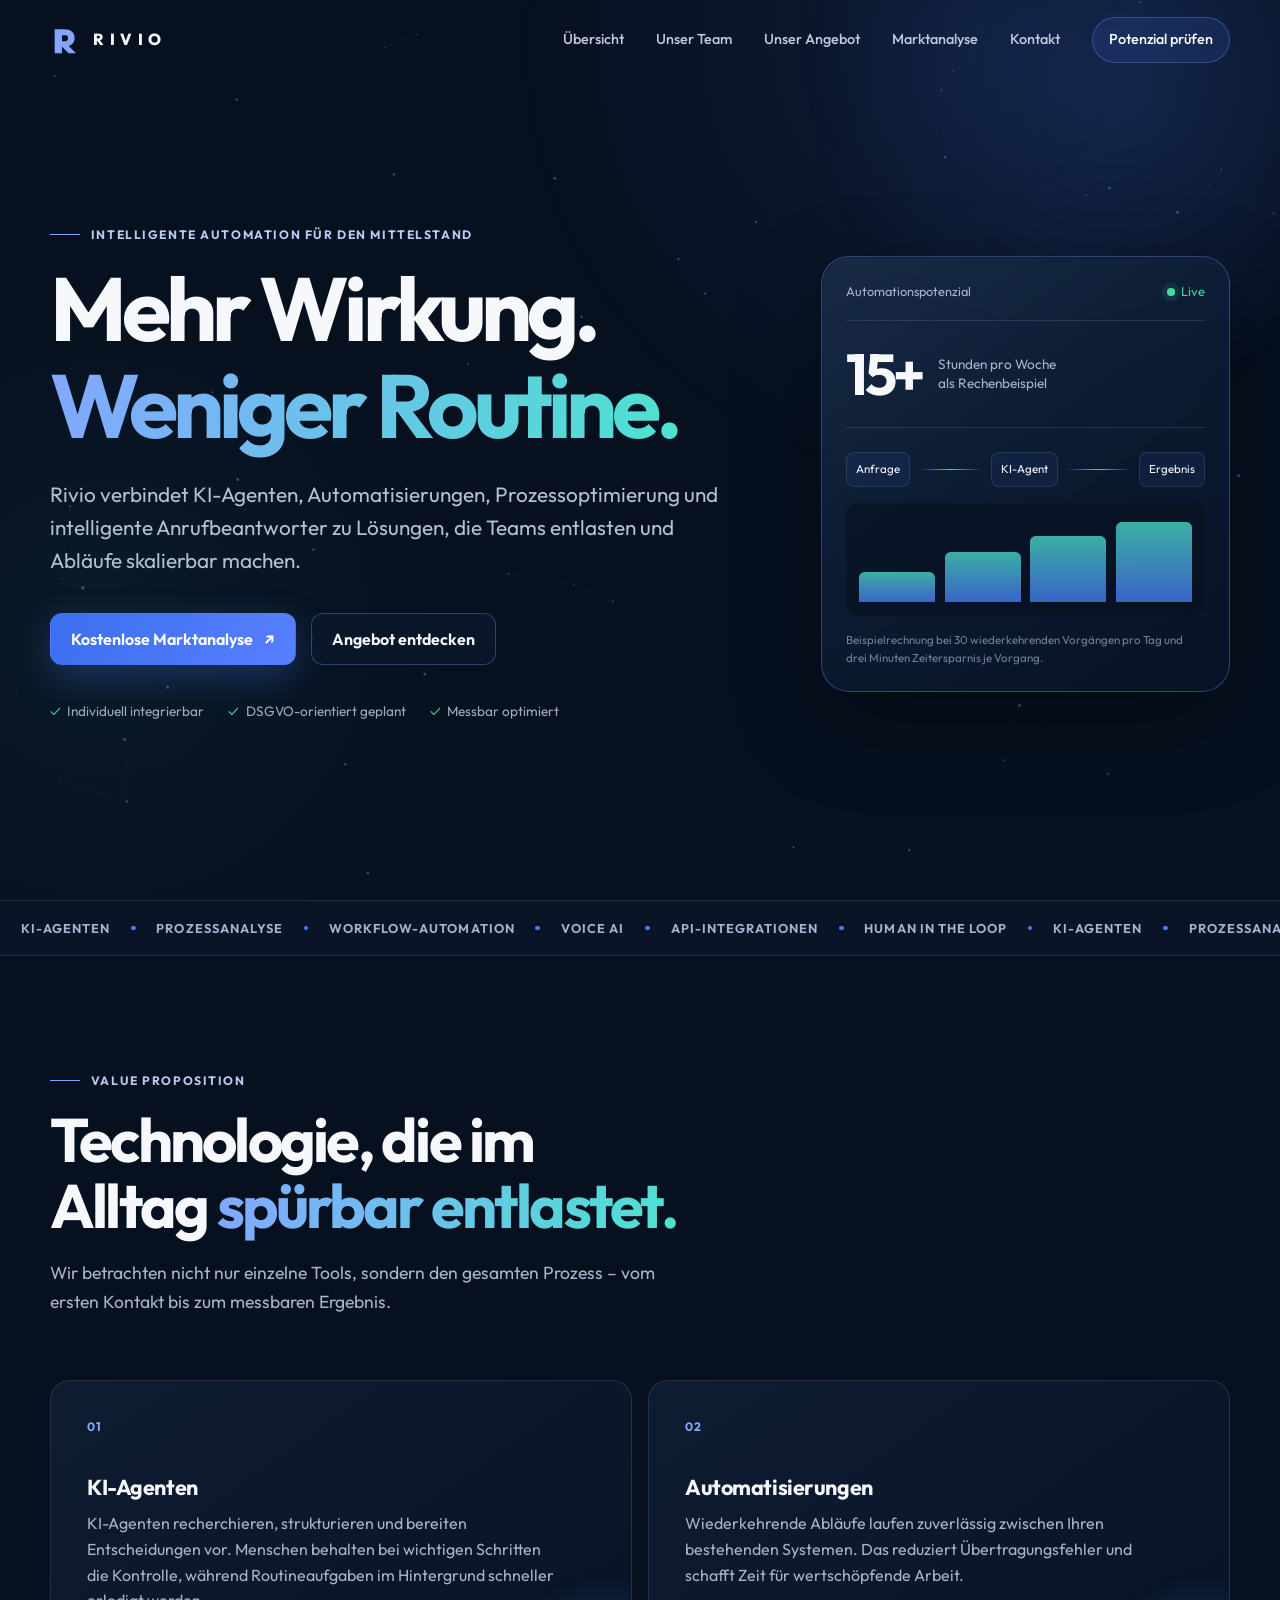
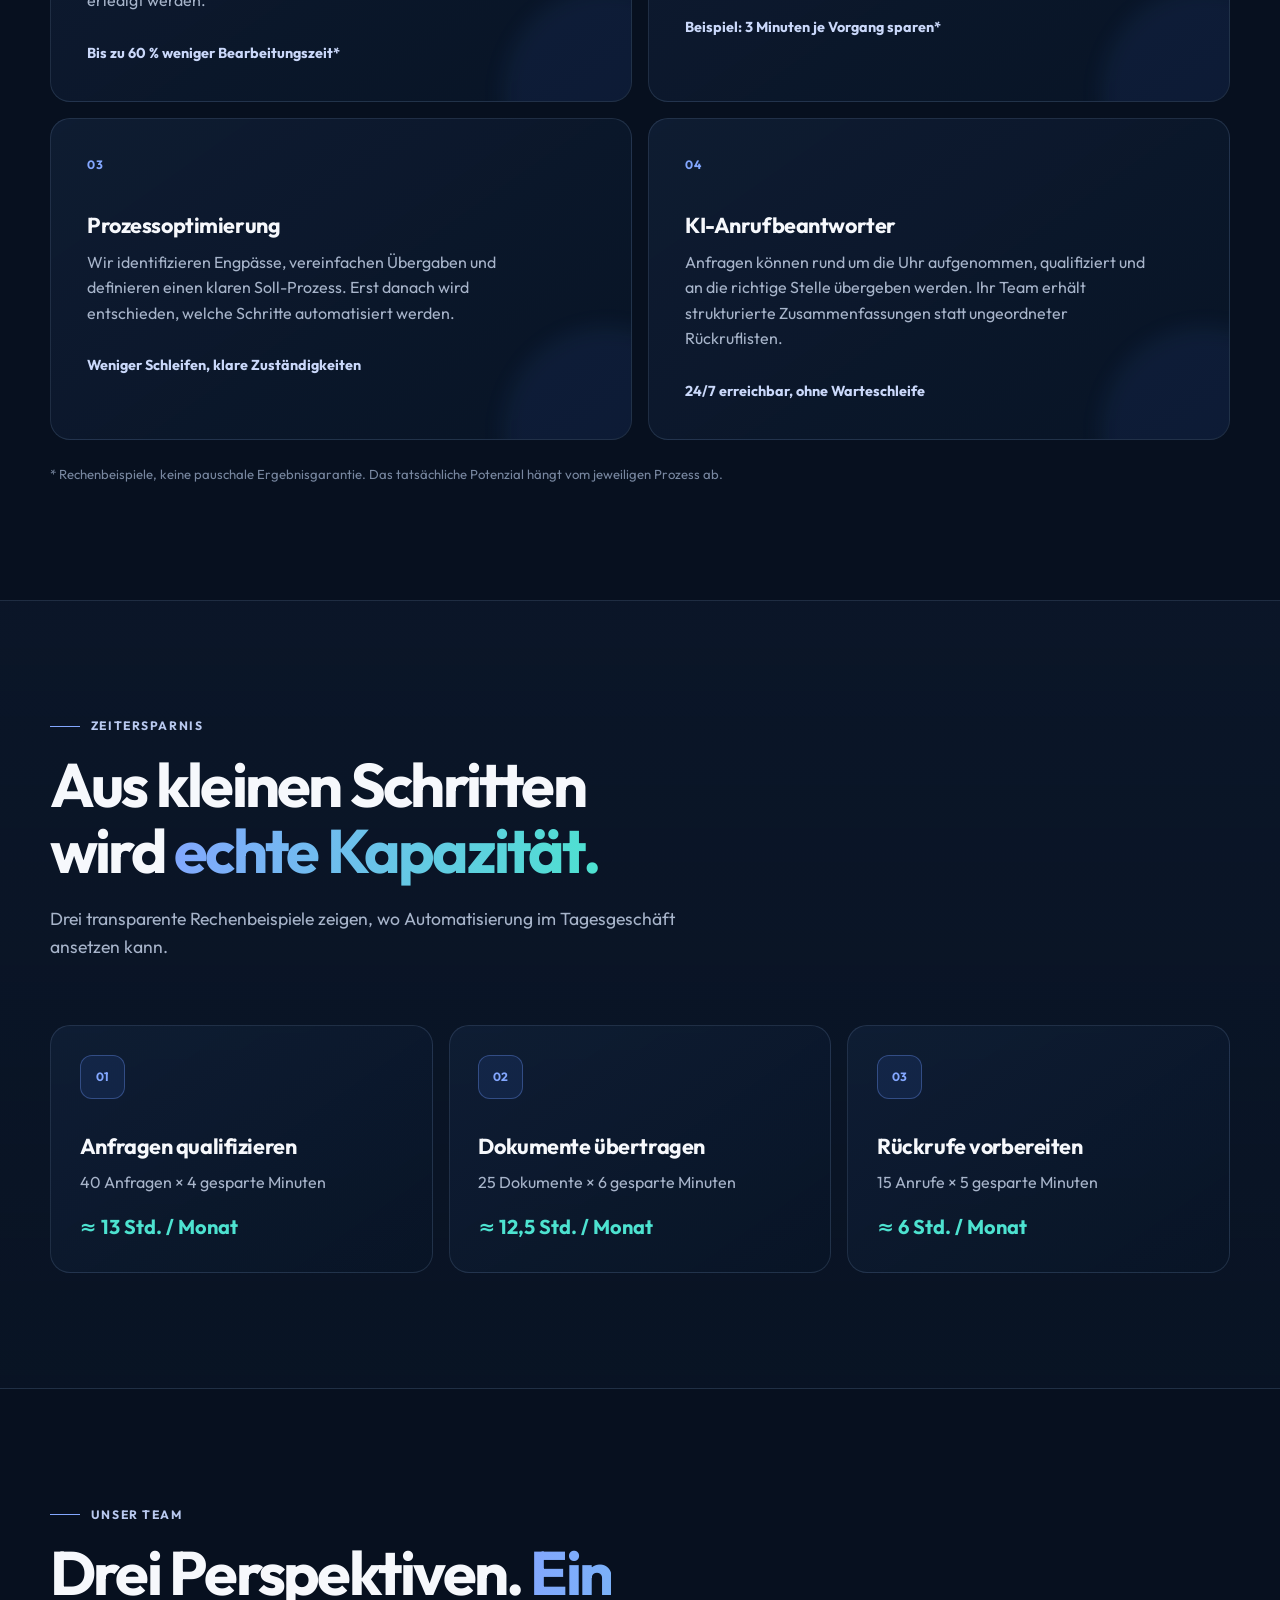
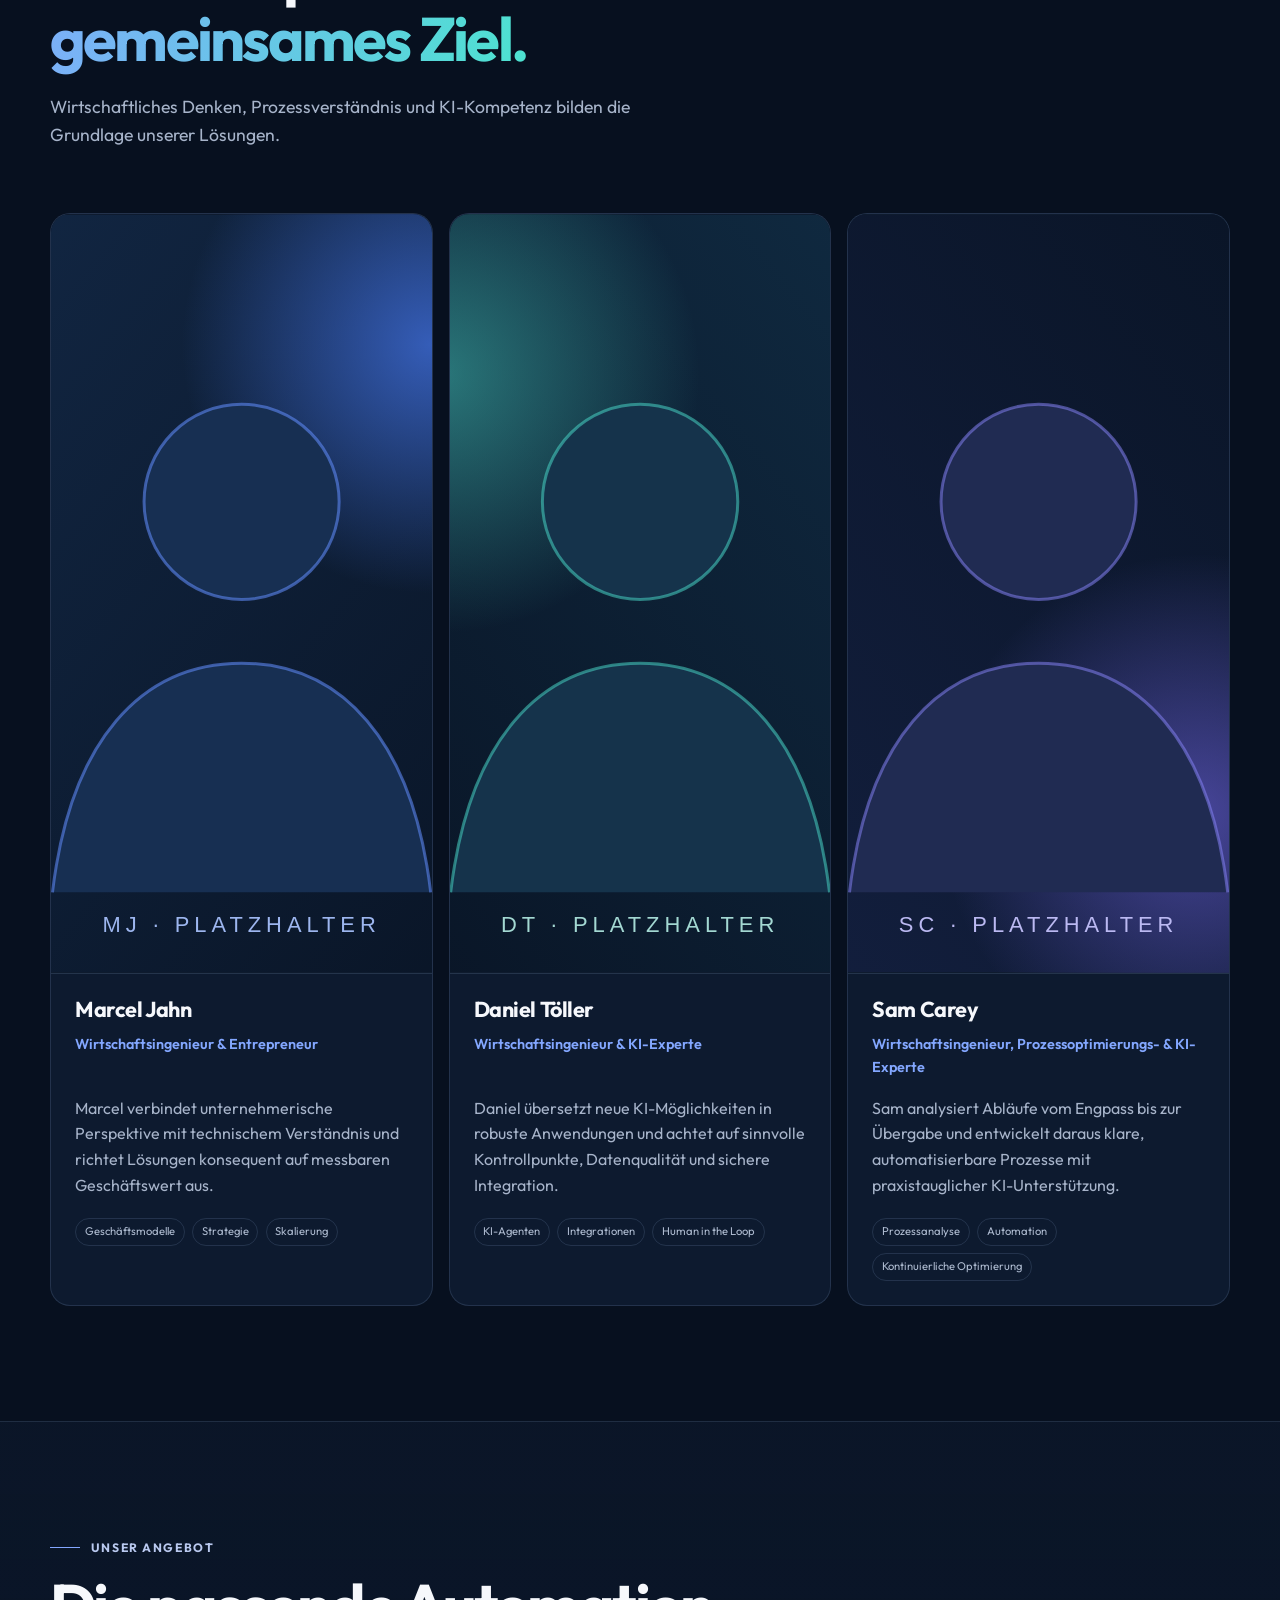
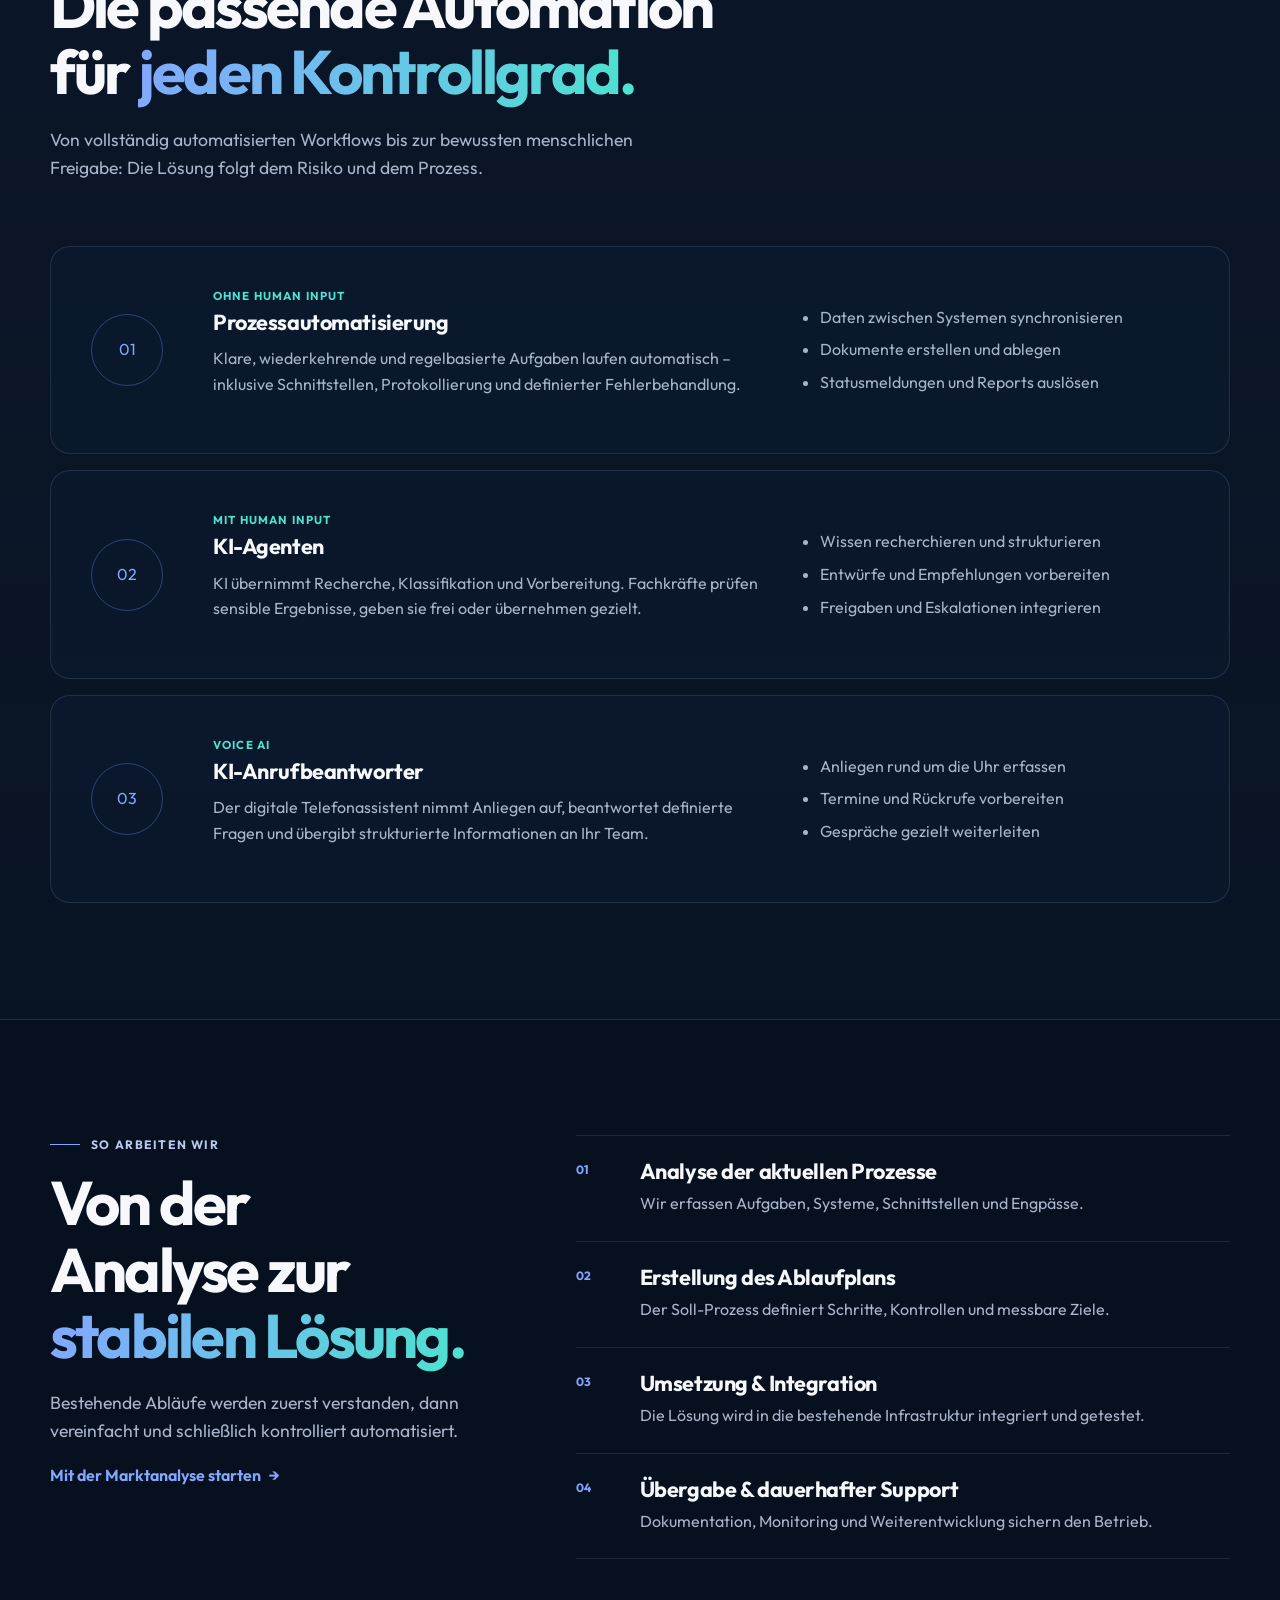
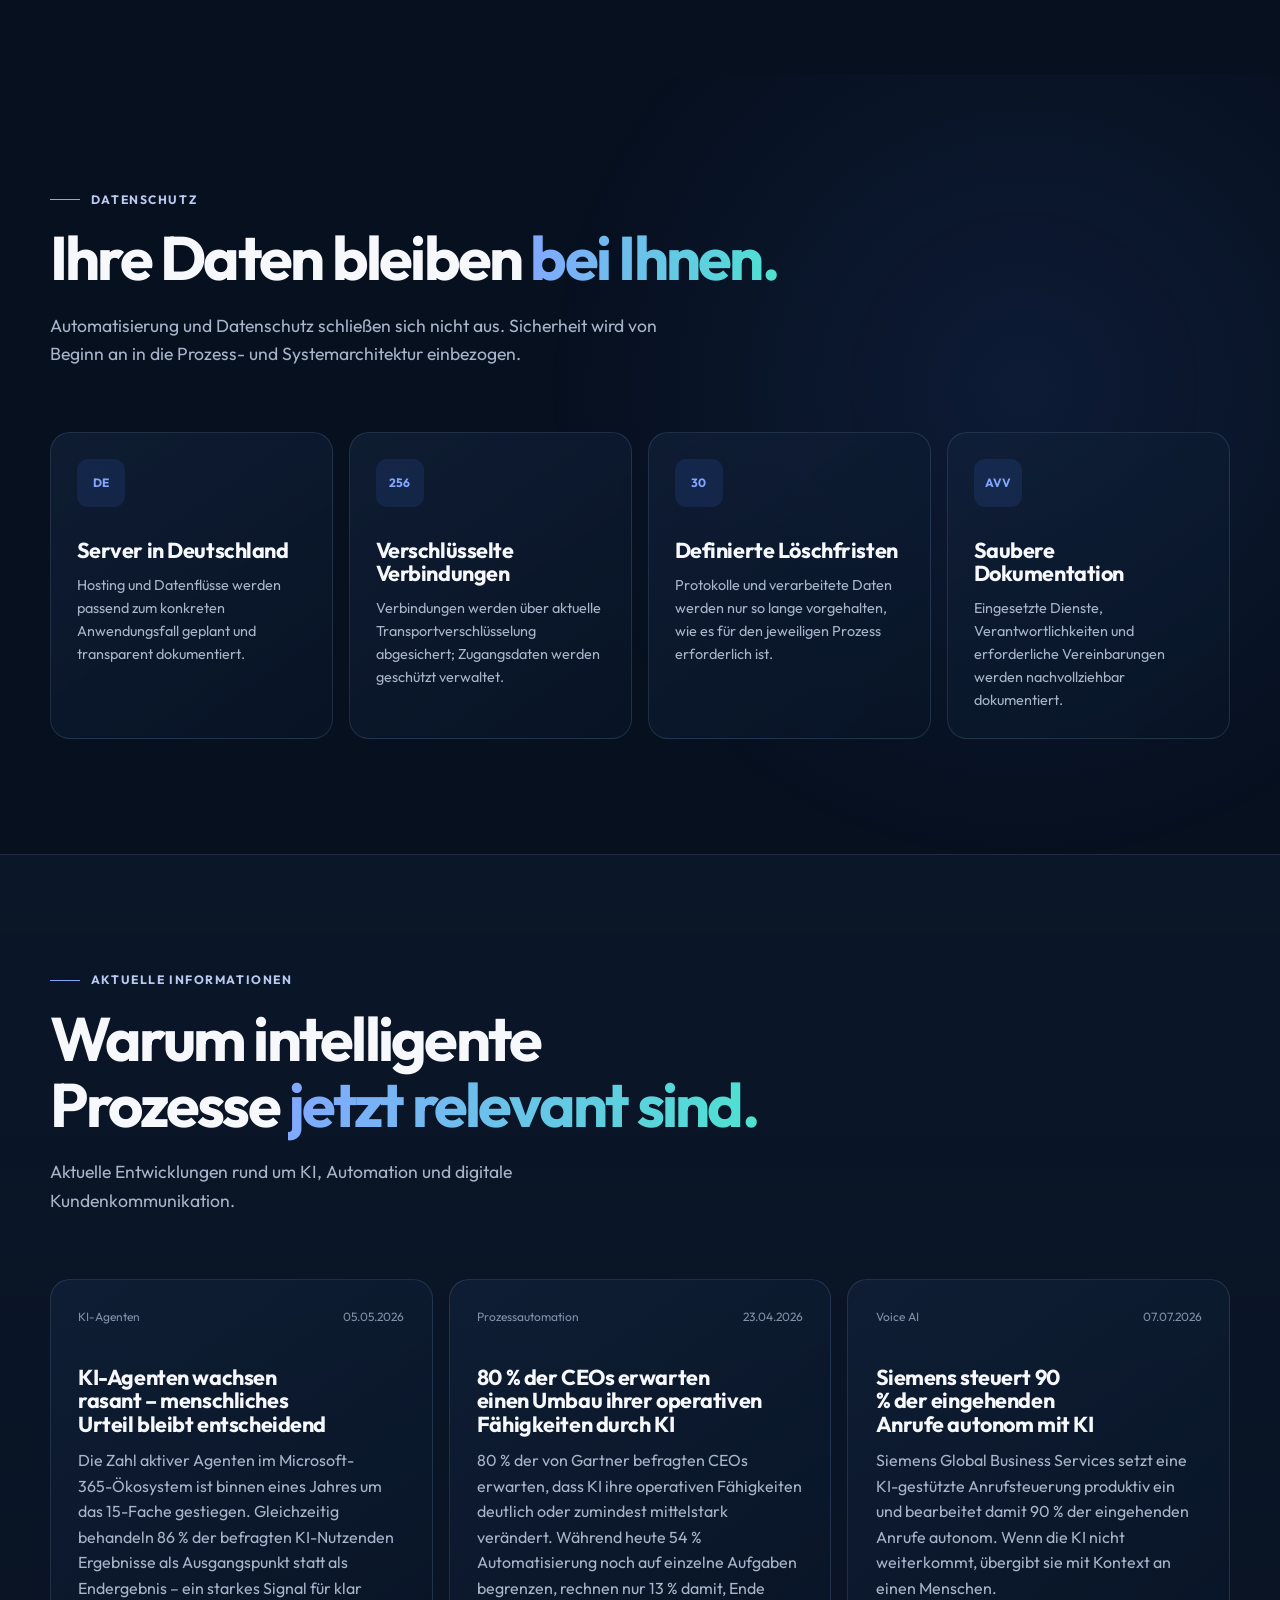
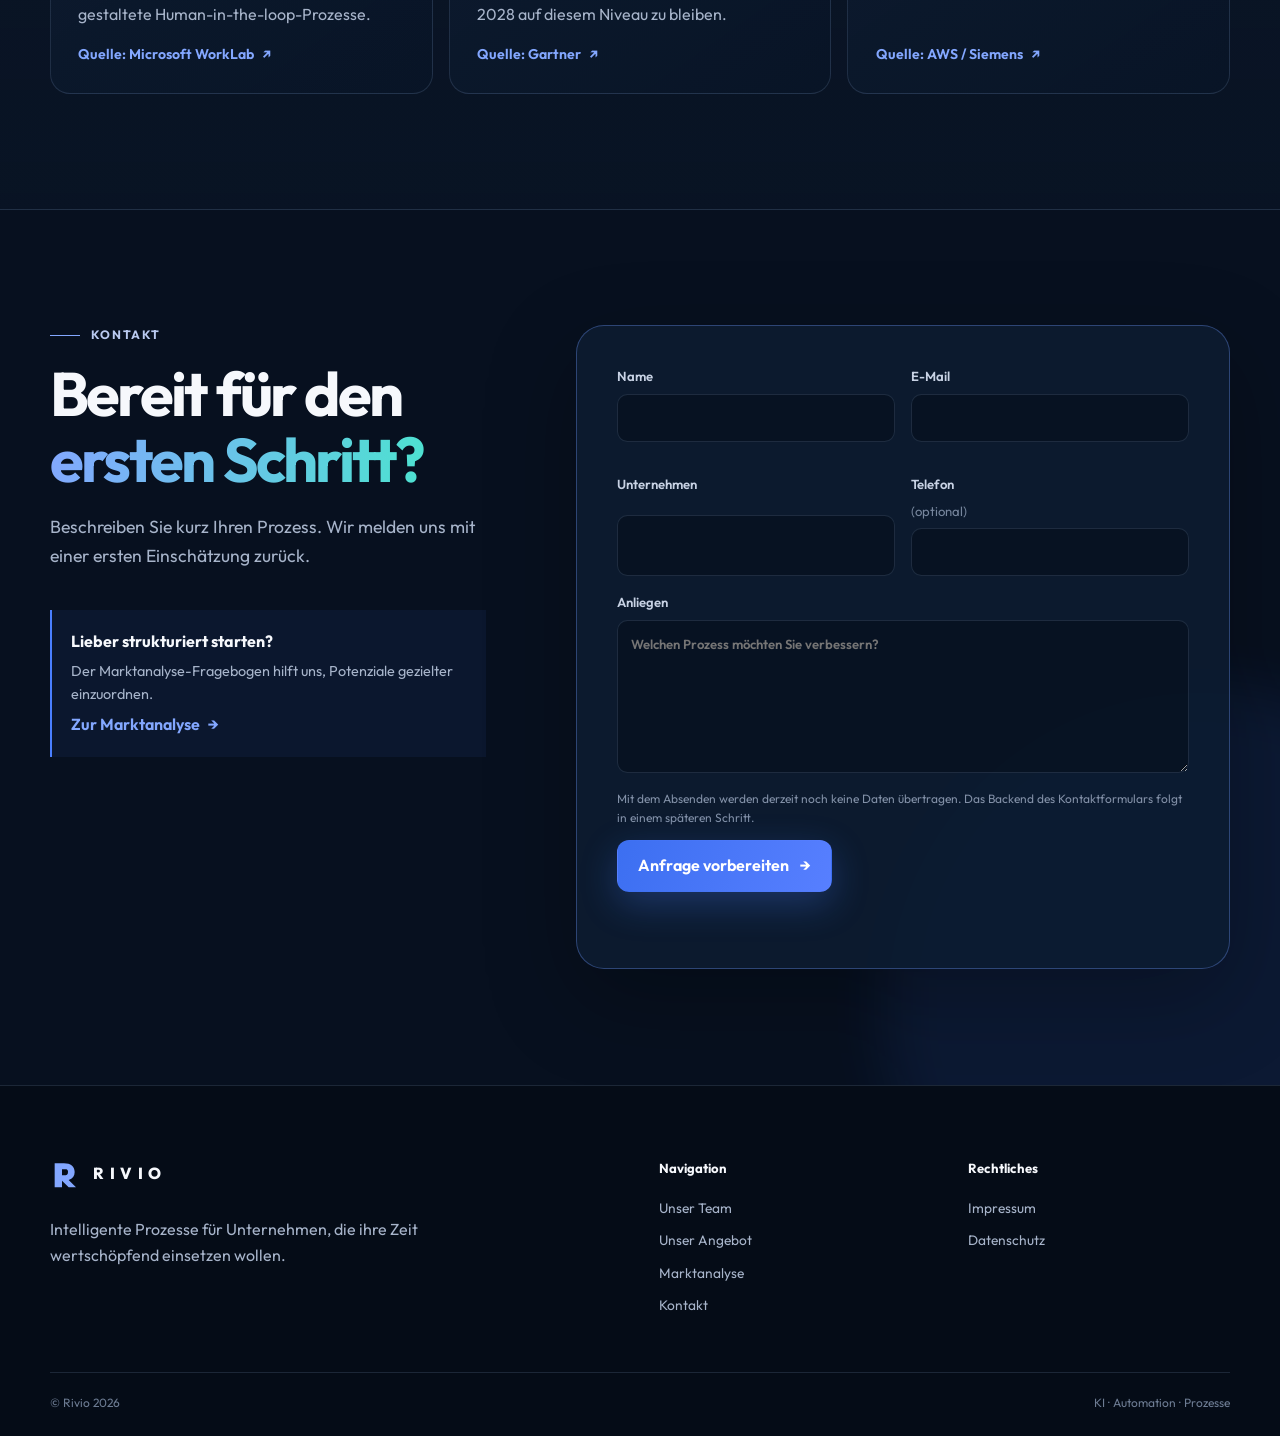
==== index.html @ e7bac832 "Rebuild Rivio company website" ====
<!DOCTYPE html>
<html lang="de">
<head>
  <meta charset="UTF-8" />
  <meta name="viewport" content="width=device-width, initial-scale=1.0" />
  <meta name="description" content="Rivio entwickelt KI-Agenten, Automatisierungen und intelligente Anrufbeantworter für messbar bessere Geschäftsprozesse." />
  <meta name="theme-color" content="#07101f" />
  <meta property="og:title" content="Rivio – Intelligente Automation" />
  <meta property="og:description" content="KI-Agenten, Automatisierungen und Prozessoptimierung für Unternehmen." />
  <meta property="og:image" content="https://rivio-solutions.de/rivio-Logo-neu-1.png" />
  <meta property="og:url" content="https://rivio-solutions.de/" />
  <meta property="og:type" content="website" />
  <title>Rivio – KI-Agenten, Automatisierung und Prozessoptimierung</title>
  <link rel="preconnect" href="https://fonts.googleapis.com" />
  <link rel="preconnect" href="https://fonts.gstatic.com" crossorigin />
  <link href="https://fonts.googleapis.com/css2?family=Outfit:wght@300;400;500;600;700;800&display=swap" rel="stylesheet" />
  <link rel="stylesheet" href="assets/css/main.css" />
  <script src="assets/js/main.js" defer></script>
</head>
<body>
  <a class="skip-link" href="#main-content">Zum Inhalt springen</a>

  <header class="site-header" data-header>
    <div class="nav-shell">
      <a class="brand" href="#overview" aria-label="Rivio Startseite">
        <svg class="brand-mark" viewBox="0 0 48 48" aria-hidden="true">
          <path d="M7 8h14c10 0 16 5 16 13 0 6-3 10-9 12l11 11H28L18 34v10H7V8Zm11 9v9h3c4 0 6-1 6-5s-2-4-6-4h-3Z" />
        </svg>
        <span>RIVIO</span>
      </a>

      <button class="nav-toggle" type="button" aria-expanded="false" aria-controls="primary-navigation" data-nav-toggle>
        <span class="sr-only">Navigation öffnen</span>
        <span></span><span></span><span></span>
      </button>

      <nav class="primary-nav" id="primary-navigation" aria-label="Hauptnavigation" data-nav>
        <a href="#overview">Übersicht</a>
        <a href="#team">Unser Team</a>
        <a href="#angebot">Unser Angebot</a>
        <a href="marktanalyse.html">Marktanalyse</a>
        <a href="#kontakt">Kontakt</a>
        <a class="nav-cta" href="marktanalyse.html">Potenzial prüfen</a>
      </nav>
    </div>
  </header>

  <main id="main-content">
    <section class="hero" id="overview" aria-labelledby="hero-title">
      <canvas class="hero-canvas" data-network-canvas aria-hidden="true"></canvas>
      <div class="hero-glow" aria-hidden="true"></div>
      <div class="container hero-grid">
        <div class="hero-copy">
          <p class="eyebrow"><span></span>Intelligente Automation für den Mittelstand</p>
          <h1 id="hero-title">Mehr Wirkung.<br /><span class="gradient-text">Weniger Routine.</span></h1>
          <p class="hero-lead">Rivio verbindet KI-Agenten, Automatisierungen, Prozessoptimierung und intelligente Anrufbeantworter zu Lösungen, die Teams entlasten und Abläufe skalierbar machen.</p>
          <div class="hero-actions">
            <a class="button button-primary" href="marktanalyse.html">Kostenlose Marktanalyse <span aria-hidden="true">↗</span></a>
            <a class="button button-secondary" href="#angebot">Angebot entdecken</a>
          </div>
          <ul class="trust-list" aria-label="Rivio Vorteile">
            <li>Individuell integrierbar</li>
            <li>DSGVO-orientiert geplant</li>
            <li>Messbar optimiert</li>
          </ul>
        </div>

        <div class="hero-panel" aria-label="Beispiel für Prozessentlastung">
          <div class="panel-topline"><span>Automationspotenzial</span><span class="live-dot">Live</span></div>
          <div class="metric-main"><strong>15+</strong><span>Stunden pro Woche<br />als Rechenbeispiel</span></div>
          <div class="flow-line"><span>Anfrage</span><i></i><span>KI-Agent</span><i></i><span>Ergebnis</span></div>
          <div class="panel-bars" aria-hidden="true">
            <span style="--value: 34%"></span>
            <span style="--value: 58%"></span>
            <span style="--value: 76%"></span>
            <span style="--value: 92%"></span>
          </div>
          <p>Beispielrechnung bei 30 wiederkehrenden Vorgängen pro Tag und drei Minuten Zeitersparnis je Vorgang.</p>
        </div>
      </div>
    </section>

    <div class="marquee" aria-hidden="true">
      <div class="marquee-track">
        <span>KI-Agenten</span><i></i><span>Prozessanalyse</span><i></i><span>Workflow-Automation</span><i></i><span>Voice AI</span><i></i><span>API-Integrationen</span><i></i><span>Human in the Loop</span><i></i>
        <span>KI-Agenten</span><i></i><span>Prozessanalyse</span><i></i><span>Workflow-Automation</span><i></i><span>Voice AI</span><i></i><span>API-Integrationen</span><i></i><span>Human in the Loop</span><i></i>
      </div>
    </div>

    <section class="section" aria-labelledby="value-title">
      <div class="container">
        <div class="section-heading reveal">
          <p class="eyebrow"><span></span>Value Proposition</p>
          <h2 id="value-title">Technologie, die im Alltag <span class="gradient-text">spürbar entlastet.</span></h2>
          <p>Wir betrachten nicht nur einzelne Tools, sondern den gesamten Prozess – vom ersten Kontakt bis zum messbaren Ergebnis.</p>
        </div>

        <div class="value-grid">
          <article class="value-card reveal">
            <span class="card-number">01</span>
            <h3>KI-Agenten</h3>
            <p>KI-Agenten recherchieren, strukturieren und bereiten Entscheidungen vor. Menschen behalten bei wichtigen Schritten die Kontrolle, während Routineaufgaben im Hintergrund schneller erledigt werden.</p>
            <strong>Bis zu 60 % weniger Bearbeitungszeit*</strong>
          </article>
          <article class="value-card reveal">
            <span class="card-number">02</span>
            <h3>Automatisierungen</h3>
            <p>Wiederkehrende Abläufe laufen zuverlässig zwischen Ihren bestehenden Systemen. Das reduziert Übertragungsfehler und schafft Zeit für wertschöpfende Arbeit.</p>
            <strong>Beispiel: 3 Minuten je Vorgang sparen*</strong>
          </article>
          <article class="value-card reveal">
            <span class="card-number">03</span>
            <h3>Prozessoptimierung</h3>
            <p>Wir identifizieren Engpässe, vereinfachen Übergaben und definieren einen klaren Soll-Prozess. Erst danach wird entschieden, welche Schritte automatisiert werden.</p>
            <strong>Weniger Schleifen, klare Zuständigkeiten</strong>
          </article>
          <article class="value-card reveal">
            <span class="card-number">04</span>
            <h3>KI-Anrufbeantworter</h3>
            <p>Anfragen können rund um die Uhr aufgenommen, qualifiziert und an die richtige Stelle übergeben werden. Ihr Team erhält strukturierte Zusammenfassungen statt ungeordneter Rückruflisten.</p>
            <strong>24/7 erreichbar, ohne Warteschleife</strong>
          </article>
        </div>
        <p class="fine-print">* Rechenbeispiele, keine pauschale Ergebnisgarantie. Das tatsächliche Potenzial hängt vom jeweiligen Prozess ab.</p>
      </div>
    </section>

    <section class="section section-muted" aria-labelledby="examples-title">
      <div class="container">
        <div class="section-heading reveal">
          <p class="eyebrow"><span></span>Zeitersparnis</p>
          <h2 id="examples-title">Aus kleinen Schritten wird <span class="gradient-text">echte Kapazität.</span></h2>
          <p>Drei transparente Rechenbeispiele zeigen, wo Automatisierung im Tagesgeschäft ansetzen kann.</p>
        </div>
        <div class="example-grid">
          <article class="example-card reveal">
            <span class="example-icon">01</span>
            <h3>Anfragen qualifizieren</h3>
            <p>40 Anfragen × 4 gesparte Minuten</p>
            <strong>≈ 13 Std. / Monat</strong>
          </article>
          <article class="example-card reveal">
            <span class="example-icon">02</span>
            <h3>Dokumente übertragen</h3>
            <p>25 Dokumente × 6 gesparte Minuten</p>
            <strong>≈ 12,5 Std. / Monat</strong>
          </article>
          <article class="example-card reveal">
            <span class="example-icon">03</span>
            <h3>Rückrufe vorbereiten</h3>
            <p>15 Anrufe × 5 gesparte Minuten</p>
            <strong>≈ 6 Std. / Monat</strong>
          </article>
        </div>
      </div>
    </section>

    <section class="section" id="team" aria-labelledby="team-title">
      <div class="container">
        <div class="section-heading reveal">
          <p class="eyebrow"><span></span>Unser Team</p>
          <h2 id="team-title">Drei Perspektiven. <span class="gradient-text">Ein gemeinsames Ziel.</span></h2>
          <p>Wirtschaftliches Denken, Prozessverständnis und KI-Kompetenz bilden die Grundlage unserer Lösungen.</p>
        </div>
        <div class="team-grid">
          <article class="team-card reveal">
            <img src="assets/images/team/marcel-jahn-placeholder.svg" alt="Platzhalter für das Profilbild von Marcel Jahn" width="640" height="760" />
            <div class="team-content">
              <h3>Marcel Jahn</h3>
              <p class="team-role">Wirtschaftsingenieur &amp; Entrepreneur</p>
              <p>Marcel verbindet unternehmerische Perspektive mit technischem Verständnis und richtet Lösungen konsequent auf messbaren Geschäftswert aus.</p>
              <ul><li>Geschäftsmodelle</li><li>Strategie</li><li>Skalierung</li></ul>
            </div>
          </article>
          <article class="team-card reveal">
            <img src="assets/images/team/daniel-toeller-placeholder.svg" alt="Platzhalter für das Profilbild von Daniel Töller" width="640" height="760" />
            <div class="team-content">
              <h3>Daniel Töller</h3>
              <p class="team-role">Wirtschaftsingenieur &amp; KI-Experte</p>
              <p>Daniel übersetzt neue KI-Möglichkeiten in robuste Anwendungen und achtet auf sinnvolle Kontrollpunkte, Datenqualität und sichere Integration.</p>
              <ul><li>KI-Agenten</li><li>Integrationen</li><li>Human in the Loop</li></ul>
            </div>
          </article>
          <article class="team-card reveal">
            <img src="assets/images/team/sam-carey-placeholder.svg" alt="Platzhalter für das Profilbild von Sam Carey" width="640" height="760" />
            <div class="team-content">
              <h3>Sam Carey</h3>
              <p class="team-role">Wirtschaftsingenieur, Prozessoptimierungs- &amp; KI-Experte</p>
              <p>Sam analysiert Abläufe vom Engpass bis zur Übergabe und entwickelt daraus klare, automatisierbare Prozesse mit praxistauglicher KI-Unterstützung.</p>
              <ul><li>Prozessanalyse</li><li>Automation</li><li>Kontinuierliche Optimierung</li></ul>
            </div>
          </article>
        </div>
      </div>
    </section>

    <section class="section section-muted" id="angebot" aria-labelledby="offer-title">
      <div class="container">
        <div class="section-heading reveal">
          <p class="eyebrow"><span></span>Unser Angebot</p>
          <h2 id="offer-title">Die passende Automation für <span class="gradient-text">jeden Kontrollgrad.</span></h2>
          <p>Von vollständig automatisierten Workflows bis zur bewussten menschlichen Freigabe: Die Lösung folgt dem Risiko und dem Prozess.</p>
        </div>

        <div class="offer-stack">
          <article class="offer-card reveal">
            <div class="offer-index">01</div>
            <div>
              <p class="offer-label">Ohne Human Input</p>
              <h3>Prozessautomatisierung</h3>
              <p>Klare, wiederkehrende und regelbasierte Aufgaben laufen automatisch – inklusive Schnittstellen, Protokollierung und definierter Fehlerbehandlung.</p>
            </div>
            <ul>
              <li>Daten zwischen Systemen synchronisieren</li>
              <li>Dokumente erstellen und ablegen</li>
              <li>Statusmeldungen und Reports auslösen</li>
            </ul>
          </article>
          <article class="offer-card reveal">
            <div class="offer-index">02</div>
            <div>
              <p class="offer-label">Mit Human Input</p>
              <h3>KI-Agenten</h3>
              <p>KI übernimmt Recherche, Klassifikation und Vorbereitung. Fachkräfte prüfen sensible Ergebnisse, geben sie frei oder übernehmen gezielt.</p>
            </div>
            <ul>
              <li>Wissen recherchieren und strukturieren</li>
              <li>Entwürfe und Empfehlungen vorbereiten</li>
              <li>Freigaben und Eskalationen integrieren</li>
            </ul>
          </article>
          <article class="offer-card reveal">
            <div class="offer-index">03</div>
            <div>
              <p class="offer-label">Voice AI</p>
              <h3>KI-Anrufbeantworter</h3>
              <p>Der digitale Telefonassistent nimmt Anliegen auf, beantwortet definierte Fragen und übergibt strukturierte Informationen an Ihr Team.</p>
            </div>
            <ul>
              <li>Anliegen rund um die Uhr erfassen</li>
              <li>Termine und Rückrufe vorbereiten</li>
              <li>Gespräche gezielt weiterleiten</li>
            </ul>
          </article>
        </div>
      </div>
    </section>

    <section class="section" id="prozess" aria-labelledby="process-title">
      <div class="container process-layout">
        <div class="section-heading reveal">
          <p class="eyebrow"><span></span>So arbeiten wir</p>
          <h2 id="process-title">Von der Analyse zur <span class="gradient-text">stabilen Lösung.</span></h2>
          <p>Bestehende Abläufe werden zuerst verstanden, dann vereinfacht und schließlich kontrolliert automatisiert.</p>
          <a class="text-link" href="marktanalyse.html">Mit der Marktanalyse starten <span aria-hidden="true">→</span></a>
        </div>
        <ol class="process-list">
          <li class="reveal"><span>01</span><div><h3>Analyse der aktuellen Prozesse</h3><p>Wir erfassen Aufgaben, Systeme, Schnittstellen und Engpässe.</p></div></li>
          <li class="reveal"><span>02</span><div><h3>Erstellung des Ablaufplans</h3><p>Der Soll-Prozess definiert Schritte, Kontrollen und messbare Ziele.</p></div></li>
          <li class="reveal"><span>03</span><div><h3>Umsetzung &amp; Integration</h3><p>Die Lösung wird in die bestehende Infrastruktur integriert und getestet.</p></div></li>
          <li class="reveal"><span>04</span><div><h3>Übergabe &amp; dauerhafter Support</h3><p>Dokumentation, Monitoring und Weiterentwicklung sichern den Betrieb.</p></div></li>
        </ol>
      </div>
    </section>

    <section class="section section-security" aria-labelledby="security-title">
      <div class="container">
        <div class="section-heading reveal">
          <p class="eyebrow"><span></span>Datenschutz</p>
          <h2 id="security-title">Ihre Daten bleiben <span class="gradient-text">bei Ihnen.</span></h2>
          <p>Automatisierung und Datenschutz schließen sich nicht aus. Sicherheit wird von Beginn an in die Prozess- und Systemarchitektur einbezogen.</p>
        </div>
        <div class="security-grid">
          <article class="security-card reveal"><span>DE</span><h3>Server in Deutschland</h3><p>Hosting und Datenflüsse werden passend zum konkreten Anwendungsfall geplant und transparent dokumentiert.</p></article>
          <article class="security-card reveal"><span>256</span><h3>Verschlüsselte Verbindungen</h3><p>Verbindungen werden über aktuelle Transportverschlüsselung abgesichert; Zugangsdaten werden geschützt verwaltet.</p></article>
          <article class="security-card reveal"><span>30</span><h3>Definierte Löschfristen</h3><p>Protokolle und verarbeitete Daten werden nur so lange vorgehalten, wie es für den jeweiligen Prozess erforderlich ist.</p></article>
          <article class="security-card reveal"><span>AVV</span><h3>Saubere Dokumentation</h3><p>Eingesetzte Dienste, Verantwortlichkeiten und erforderliche Vereinbarungen werden nachvollziehbar dokumentiert.</p></article>
        </div>
      </div>
    </section>

    <section class="section section-muted" id="news" aria-labelledby="news-title">
      <div class="container">
        <div class="section-heading reveal">
          <p class="eyebrow"><span></span>Aktuelle Informationen</p>
          <h2 id="news-title">Warum intelligente Prozesse <span class="gradient-text">jetzt relevant sind.</span></h2>
          <p>Aktuelle Entwicklungen rund um KI, Automation und digitale Kundenkommunikation.</p>
        </div>
        <div class="news-grid" data-news-grid>
          <article class="news-card reveal">
            <div class="news-meta"><span>KI-Agenten</span><time datetime="2026-05-05">05.05.2026</time></div>
            <h3>KI-Agenten wachsen rasant – menschliches Urteil bleibt entscheidend</h3>
            <p>Die Zahl aktiver Agenten im Microsoft-365-Ökosystem ist binnen eines Jahres um das 15-Fache gestiegen. Gleichzeitig behandeln 86 % der befragten KI-Nutzenden Ergebnisse als Ausgangspunkt statt als Endergebnis – ein starkes Signal für klar gestaltete Human-in-the-loop-Prozesse.</p>
            <a class="text-link" href="https://www.microsoft.com/en-us/worklab/work-trend-index/agents-human-agency-and-the-opportunity-for-every-organization" target="_blank" rel="noopener noreferrer">Quelle: Microsoft WorkLab <span aria-hidden="true">↗</span></a>
          </article>
          <article class="news-card reveal">
            <div class="news-meta"><span>Prozessautomation</span><time datetime="2026-04-23">23.04.2026</time></div>
            <h3>80 % der CEOs erwarten einen Umbau ihrer operativen Fähigkeiten durch KI</h3>
            <p>80 % der von Gartner befragten CEOs erwarten, dass KI ihre operativen Fähigkeiten deutlich oder zumindest mittelstark verändert. Während heute 54 % Automatisierung noch auf einzelne Aufgaben begrenzen, rechnen nur 13 % damit, Ende 2028 auf diesem Niveau zu bleiben.</p>
            <a class="text-link" href="https://www.gartner.com/en/newsroom/press-releases/2026-04-23-gartner-survey-reveals-80-percent-of-ceos-say-artificial-intelligence-will-force-operational-capability-overhauls" target="_blank" rel="noopener noreferrer">Quelle: Gartner <span aria-hidden="true">↗</span></a>
          </article>
          <article class="news-card reveal">
            <div class="news-meta"><span>Voice AI</span><time datetime="2026-07-07">07.07.2026</time></div>
            <h3>Siemens steuert 90 % der eingehenden Anrufe autonom mit KI</h3>
            <p>Siemens Global Business Services setzt eine KI-gestützte Anrufsteuerung produktiv ein und bearbeitet damit 90 % der eingehenden Anrufe autonom. Wenn die KI nicht weiterkommt, übergibt sie mit Kontext an einen Menschen.</p>
            <a class="text-link" href="https://aws.amazon.com/blogs/contact-center/how-siemens-handles-90-of-calls-autonomously-with-amazon-connect-customer-ai-agents/" target="_blank" rel="noopener noreferrer">Quelle: AWS / Siemens <span aria-hidden="true">↗</span></a>
          </article>
        </div>
      </div>
    </section>

    <section class="section contact-section" id="kontakt" aria-labelledby="contact-title">
      <div class="container contact-layout">
        <div class="section-heading reveal">
          <p class="eyebrow"><span></span>Kontakt</p>
          <h2 id="contact-title">Bereit für den <span class="gradient-text">ersten Schritt?</span></h2>
          <p>Beschreiben Sie kurz Ihren Prozess. Wir melden uns mit einer ersten Einschätzung zurück.</p>
          <div class="contact-note">
            <strong>Lieber strukturiert starten?</strong>
            <p>Der Marktanalyse-Fragebogen hilft uns, Potenziale gezielter einzuordnen.</p>
            <a class="text-link" href="marktanalyse.html">Zur Marktanalyse <span aria-hidden="true">→</span></a>
          </div>
        </div>

        <!-- TODO: Backend Kontaktformular anbinden. Keine Zugangsdaten im Frontend hinterlegen. -->
        <form class="contact-form reveal" data-contact-form>
          <div class="field-grid">
            <label>Name<input type="text" name="name" autocomplete="name" required /></label>
            <label>E-Mail<input type="email" name="email" autocomplete="email" required /></label>
            <label>Unternehmen<input type="text" name="company" autocomplete="organization" /></label>
            <label>Telefon <span>(optional)</span><input type="tel" name="phone" autocomplete="tel" /></label>
          </div>
          <label>Anliegen<textarea name="message" rows="6" required placeholder="Welchen Prozess möchten Sie verbessern?"></textarea></label>
          <p class="form-privacy">Mit dem Absenden werden derzeit noch keine Daten übertragen. Das Backend des Kontaktformulars folgt in einem späteren Schritt.</p>
          <button class="button button-primary" type="submit">Anfrage vorbereiten <span aria-hidden="true">→</span></button>
          <p class="form-status" role="status" data-form-status></p>
        </form>
      </div>
    </section>
  </main>

  <footer class="site-footer">
    <div class="container footer-grid">
      <div>
        <a class="brand" href="#overview" aria-label="Zurück zum Seitenanfang">
          <svg class="brand-mark" viewBox="0 0 48 48" aria-hidden="true"><path d="M7 8h14c10 0 16 5 16 13 0 6-3 10-9 12l11 11H28L18 34v10H7V8Zm11 9v9h3c4 0 6-1 6-5s-2-4-6-4h-3Z" /></svg>
          <span>RIVIO</span>
        </a>
        <p>Intelligente Prozesse für Unternehmen, die ihre Zeit wertschöpfend einsetzen wollen.</p>
      </div>
      <nav aria-label="Footer Navigation">
        <strong>Navigation</strong>
        <a href="#team">Unser Team</a>
        <a href="#angebot">Unser Angebot</a>
        <a href="marktanalyse.html">Marktanalyse</a>
        <a href="#kontakt">Kontakt</a>
      </nav>
      <nav aria-label="Rechtliche Hinweise">
        <strong>Rechtliches</strong>
        <a href="impressum.html">Impressum</a>
        <a href="datenschutz.html">Datenschutz</a>
      </nav>
    </div>
    <div class="container footer-bottom"><span>© Rivio <span data-current-year>2026</span></span><span>KI · Automation · Prozesse</span></div>
  </footer>
</body>
</html>
---- assets/css/main.css ----
:root {
  --bg: #07101f;
  --bg-soft: #0b1629;
  --surface: rgba(17, 31, 54, 0.72);
  --surface-solid: #101d32;
  --line: rgba(148, 177, 224, 0.16);
  --line-strong: rgba(111, 153, 255, 0.34);
  --text: #f6f8fc;
  --muted: #a7b4ca;
  --primary: #4a7fff;
  --primary-light: #83a7ff;
  --cyan: #4de2d0;
  --success: #42d79e;
  --shadow: 0 30px 90px rgba(0, 0, 0, 0.28);
  --radius-sm: 0.75rem;
  --radius-md: 1.25rem;
  --radius-lg: 1.75rem;
  --container: 1180px;
}

*, *::before, *::after { box-sizing: border-box; }
html { scroll-behavior: smooth; scroll-padding-top: 6.5rem; }
body {
  margin: 0;
  color: var(--text);
  background: var(--bg);
  font-family: "Outfit", system-ui, -apple-system, BlinkMacSystemFont, "Segoe UI", sans-serif;
  font-size: 1rem;
  line-height: 1.6;
  overflow-x: hidden;
}
body::before {
  content: "";
  position: fixed;
  inset: 0;
  z-index: -2;
  pointer-events: none;
  background:
    radial-gradient(circle at 75% 5%, rgba(74, 127, 255, 0.1), transparent 28rem),
    radial-gradient(circle at 8% 70%, rgba(77, 226, 208, 0.05), transparent 24rem);
}
img, svg { display: block; max-width: 100%; }
a { color: inherit; text-decoration: none; }
button, input, textarea { font: inherit; }
button, a { -webkit-tap-highlight-color: transparent; }
h1, h2, h3, p { margin-top: 0; }
h1, h2, h3 { line-height: 1.08; text-wrap: balance; }
h1 { margin-bottom: 1.5rem; font-size: clamp(3rem, 7vw, 6.4rem); letter-spacing: -0.055em; }
h2 { margin-bottom: 1.25rem; font-size: clamp(2.25rem, 4.8vw, 4.4rem); letter-spacing: -0.045em; }
h3 { margin-bottom: 0.75rem; font-size: 1.35rem; letter-spacing: -0.02em; }

.container { width: min(calc(100% - 3rem), var(--container)); margin-inline: auto; }
.narrow { max-width: 850px; }
.section { position: relative; padding: clamp(5rem, 9vw, 8.5rem) 0; }
.section-muted {
  border-block: 1px solid var(--line);
  background: linear-gradient(180deg, rgba(17, 31, 54, 0.4), rgba(10, 21, 38, 0.76));
}
.section-heading { max-width: 760px; margin-bottom: clamp(2.5rem, 5vw, 4.5rem); }
.section-heading > p:not(.eyebrow) { max-width: 650px; color: var(--muted); font-size: 1.1rem; }
.gradient-text {
  color: transparent;
  background: linear-gradient(100deg, var(--primary-light), var(--cyan));
  -webkit-background-clip: text;
  background-clip: text;
}
.eyebrow {
  display: flex;
  align-items: center;
  gap: 0.65rem;
  margin-bottom: 1rem;
  color: #b9c9ef;
  font-size: 0.76rem;
  font-weight: 700;
  letter-spacing: 0.13em;
  text-transform: uppercase;
}
.eyebrow > span { width: 1.9rem; height: 1px; background: var(--primary-light); }
.fine-print { margin: 1.5rem 0 0; color: #7887a0; font-size: 0.82rem; }
.sr-only {
  position: absolute;
  width: 1px;
  height: 1px;
  padding: 0;
  margin: -1px;
  overflow: hidden;
  clip: rect(0, 0, 0, 0);
  white-space: nowrap;
  border: 0;
}
.skip-link {
  position: fixed;
  top: 0.75rem;
  left: 0.75rem;
  z-index: 200;
  padding: 0.7rem 1rem;
  color: #06101e;
  background: white;
  border-radius: 0.5rem;
  transform: translateY(-150%);
}
.skip-link:focus { transform: none; }

.site-header {
  position: fixed;
  inset: 0 0 auto;
  z-index: 100;
  border-bottom: 1px solid transparent;
  transition: background 180ms ease, border-color 180ms ease, backdrop-filter 180ms ease;
}
.site-header.is-scrolled {
  border-color: var(--line);
  background: rgba(7, 16, 31, 0.84);
  backdrop-filter: blur(18px);
}
.nav-shell {
  display: flex;
  align-items: center;
  justify-content: space-between;
  width: min(calc(100% - 3rem), var(--container));
  min-height: 5rem;
  margin-inline: auto;
}
.brand { display: inline-flex; align-items: center; gap: 0.7rem; font-weight: 800; letter-spacing: 0.34em; }
.brand-mark { width: 2rem; color: var(--primary-light); fill: currentColor; }
.primary-nav { display: flex; align-items: center; gap: clamp(1rem, 2.5vw, 2rem); }
.primary-nav a {
  color: #c1cbe0;
  font-size: 0.9rem;
  font-weight: 500;
  transition: color 160ms ease;
}
.primary-nav a:hover, .primary-nav a:focus-visible, .primary-nav a[aria-current="page"] { color: white; }
.primary-nav .nav-cta { padding: 0.65rem 1rem; color: white; border: 1px solid var(--line-strong); border-radius: 999px; background: rgba(74, 127, 255, 0.12); }
.nav-toggle { display: none; width: 2.8rem; height: 2.8rem; padding: 0.65rem; border: 1px solid var(--line); border-radius: 0.65rem; color: white; background: var(--surface-solid); }
.nav-toggle > span:not(.sr-only) { display: block; width: 100%; height: 2px; margin: 4px 0; background: currentColor; transition: transform 160ms ease, opacity 160ms ease; }

.hero {
  position: relative;
  display: grid;
  align-items: center;
  min-height: min(920px, 100svh);
  padding: 9rem 0 6rem;
  overflow: hidden;
}
.hero-canvas { position: absolute; inset: 0; width: 100%; height: 100%; opacity: 0.7; }
.hero-glow, .subpage-glow {
  position: absolute;
  width: 40rem;
  height: 40rem;
  border-radius: 50%;
  pointer-events: none;
  filter: blur(15px);
  background: radial-gradient(circle, rgba(74, 127, 255, 0.15), transparent 68%);
}
.hero-glow { top: -15rem; right: -10rem; }
.hero-grid { position: relative; display: grid; grid-template-columns: minmax(0, 1.25fr) minmax(320px, 0.75fr); align-items: center; gap: clamp(3rem, 7vw, 7rem); }
.hero-copy { max-width: 820px; }
.hero-lead { max-width: 690px; color: #b4c0d5; font-size: clamp(1.1rem, 2vw, 1.3rem); }
.hero-actions { display: flex; flex-wrap: wrap; gap: 0.9rem; margin: 2.25rem 0; }
.button {
  display: inline-flex;
  align-items: center;
  justify-content: center;
  gap: 0.7rem;
  min-height: 3.25rem;
  padding: 0.82rem 1.25rem;
  border: 1px solid transparent;
  border-radius: 0.75rem;
  cursor: pointer;
  font-weight: 650;
  line-height: 1.1;
  transition: transform 160ms ease, border-color 160ms ease, background 160ms ease, box-shadow 160ms ease;
}
.button:hover { transform: translateY(-2px); }
.button:focus-visible, a:focus-visible, input:focus-visible, textarea:focus-visible, button:focus-visible { outline: 3px solid rgba(131, 167, 255, 0.65); outline-offset: 3px; }
.button-primary { color: white; background: linear-gradient(110deg, #3c6ff1, #577fff); box-shadow: 0 12px 36px rgba(74, 127, 255, 0.28); }
.button-secondary { border-color: var(--line-strong); background: rgba(12, 26, 48, 0.6); }
.trust-list { display: flex; flex-wrap: wrap; gap: 0.7rem 1.5rem; padding: 0; margin: 0; color: #9dabbe; font-size: 0.85rem; list-style: none; }
.trust-list li::before { content: "✓"; margin-right: 0.4rem; color: var(--success); }
.hero-panel {
  position: relative;
  padding: 1.5rem;
  border: 1px solid var(--line-strong);
  border-radius: var(--radius-lg);
  background: linear-gradient(145deg, rgba(18, 37, 67, 0.85), rgba(8, 20, 38, 0.9));
  box-shadow: var(--shadow);
  backdrop-filter: blur(15px);
}
.hero-panel::before { content: ""; position: absolute; inset: 1px; z-index: -1; border-radius: inherit; background: linear-gradient(145deg, rgba(255,255,255,0.04), transparent 45%); }
.panel-topline { display: flex; justify-content: space-between; padding-bottom: 1.2rem; color: var(--muted); font-size: 0.8rem; }
.live-dot { color: var(--success); }
.live-dot::before { content: ""; display: inline-block; width: 0.45rem; height: 0.45rem; margin-right: 0.4rem; border-radius: 50%; background: currentColor; box-shadow: 0 0 0 5px rgba(66, 215, 158, 0.1); }
.metric-main { display: flex; align-items: center; gap: 1rem; padding: 1.5rem 0; border-block: 1px solid var(--line); }
.metric-main strong { font-size: 3.6rem; line-height: 1; letter-spacing: -0.06em; }
.metric-main span { color: var(--muted); font-size: 0.85rem; line-height: 1.4; }
.flow-line { display: flex; align-items: center; justify-content: space-between; gap: 0.5rem; padding: 1.5rem 0 1rem; font-size: 0.72rem; }
.flow-line span { padding: 0.45rem 0.55rem; border: 1px solid var(--line); border-radius: 0.5rem; background: rgba(74, 127, 255, 0.08); }
.flow-line i { flex: 1; height: 1px; background: linear-gradient(90deg, transparent, var(--primary-light), transparent); }
.panel-bars { display: flex; align-items: flex-end; gap: 0.6rem; height: 7rem; padding: 0.8rem; border-radius: 0.75rem; background: rgba(4, 11, 23, 0.38); }
.panel-bars span { width: 25%; height: var(--value); border-radius: 0.35rem 0.35rem 0 0; background: linear-gradient(180deg, var(--cyan), var(--primary)); opacity: 0.75; }
.hero-panel > p { margin: 1rem 0 0; color: #71819a; font-size: 0.72rem; }

.marquee { overflow: hidden; border-block: 1px solid var(--line); background: rgba(11, 22, 41, 0.74); }
.marquee-track { display: flex; align-items: center; width: max-content; padding: 1.05rem 0; animation: marquee 32s linear infinite; }
.marquee span { margin: 0 1.3rem; color: #a4b4cf; font-size: 0.8rem; font-weight: 650; letter-spacing: 0.08em; text-transform: uppercase; }
.marquee i { width: 0.3rem; height: 0.3rem; border-radius: 50%; background: var(--primary); }
@keyframes marquee { to { transform: translateX(-50%); } }

.value-grid { display: grid; grid-template-columns: repeat(2, 1fr); gap: 1rem; }
.value-card, .example-card, .security-card, .news-card {
  position: relative;
  border: 1px solid var(--line);
  border-radius: var(--radius-md);
  background: linear-gradient(145deg, rgba(18, 34, 59, 0.68), rgba(9, 21, 39, 0.75));
}
.value-card { min-height: 300px; padding: clamp(1.5rem, 3vw, 2.25rem); overflow: hidden; }
.value-card::after { content: ""; position: absolute; right: -5rem; bottom: -6rem; width: 13rem; height: 13rem; border-radius: 50%; background: rgba(74, 127, 255, 0.08); filter: blur(10px); }
.value-card p { max-width: 92%; color: var(--muted); }
.value-card strong { display: block; margin-top: 1.75rem; color: #cad8fa; font-size: 0.9rem; }
.card-number { display: block; margin-bottom: 2.5rem; color: var(--primary-light); font-size: 0.76rem; font-weight: 700; letter-spacing: 0.1em; }
.example-grid { display: grid; grid-template-columns: repeat(3, 1fr); gap: 1rem; }
.example-card { padding: 1.8rem; }
.example-card p { color: var(--muted); }
.example-card strong { color: var(--cyan); font-size: 1.25rem; }
.example-icon { display: grid; place-items: center; width: 2.8rem; height: 2.8rem; margin-bottom: 2.2rem; border: 1px solid var(--line-strong); border-radius: 0.75rem; color: var(--primary-light); background: rgba(74, 127, 255, 0.1); font-size: 0.75rem; font-weight: 700; }

.team-grid { display: grid; grid-template-columns: repeat(3, 1fr); gap: 1rem; }
.team-card { overflow: hidden; border: 1px solid var(--line); border-radius: var(--radius-md); background: var(--surface); }
.team-card img { width: 100%; aspect-ratio: 4 / 4.2; object-fit: cover; border-bottom: 1px solid var(--line); background: #0e1b2e; }
.team-content { padding: 1.5rem; }
.team-role { min-height: 3rem; color: var(--primary-light); font-size: 0.9rem; font-weight: 600; }
.team-content > p:last-of-type { color: var(--muted); }
.team-content ul { display: flex; flex-wrap: wrap; gap: 0.45rem; padding: 0; margin: 1.25rem 0 0; list-style: none; }
.team-content li { padding: 0.25rem 0.55rem; border: 1px solid var(--line); border-radius: 999px; color: #aebbd0; font-size: 0.7rem; }

.offer-stack { display: grid; gap: 1rem; }
.offer-card { display: grid; grid-template-columns: 90px 1fr minmax(250px, 0.7fr); gap: 2rem; align-items: center; padding: clamp(1.5rem, 3.5vw, 2.5rem); border: 1px solid var(--line); border-radius: var(--radius-md); background: rgba(12, 26, 47, 0.7); }
.offer-index { display: grid; place-items: center; width: 4.5rem; height: 4.5rem; border: 1px solid var(--line-strong); border-radius: 50%; color: var(--primary-light); }
.offer-label { margin-bottom: 0.35rem; color: var(--cyan); font-size: 0.72rem; font-weight: 700; letter-spacing: 0.1em; text-transform: uppercase; }
.offer-card p:last-child, .offer-card li { color: var(--muted); }
.offer-card ul { margin: 0; padding-left: 1.25rem; }
.offer-card li + li { margin-top: 0.45rem; }

.process-layout { display: grid; grid-template-columns: 0.8fr 1.2fr; gap: clamp(3rem, 7vw, 7rem); }
.text-link { display: inline-flex; align-items: center; gap: 0.5rem; color: var(--primary-light); font-weight: 650; }
.text-link:hover { color: white; }
.process-list { padding: 0; margin: 0; list-style: none; }
.process-list li { display: grid; grid-template-columns: 3rem 1fr; gap: 1rem; padding: 1.5rem 0; border-top: 1px solid var(--line); }
.process-list li:last-child { border-bottom: 1px solid var(--line); }
.process-list > li > span { color: var(--primary-light); font-size: 0.75rem; font-weight: 700; }
.process-list h3 { margin-bottom: 0.5rem; }
.process-list p { margin: 0; color: var(--muted); }

.section-security { background: radial-gradient(circle at 80% 40%, rgba(74, 127, 255, 0.1), transparent 30rem); }
.security-grid { display: grid; grid-template-columns: repeat(4, 1fr); gap: 1rem; }
.security-card { padding: 1.6rem; }
.security-card > span { display: grid; place-items: center; width: 3rem; height: 3rem; margin-bottom: 2rem; border-radius: 0.7rem; color: var(--primary-light); background: rgba(74, 127, 255, 0.12); font-size: 0.75rem; font-weight: 700; }
.security-card p { margin-bottom: 0; color: var(--muted); font-size: 0.9rem; }

.news-grid { display: grid; grid-template-columns: repeat(3, 1fr); gap: 1rem; }
.news-card { display: flex; flex-direction: column; min-height: 340px; padding: 1.7rem; transition: transform 180ms ease, border-color 180ms ease; }
.news-card:hover { transform: translateY(-4px); border-color: var(--line-strong); }
.news-meta { display: flex; justify-content: space-between; gap: 1rem; margin-bottom: 2.5rem; color: #8290a7; font-size: 0.75rem; }
.news-card p { color: var(--muted); }
.news-card .text-link { margin-top: auto; font-size: 0.88rem; }

.contact-section { overflow: hidden; }
.contact-section::before { content: ""; position: absolute; right: -15rem; bottom: -15rem; width: 40rem; height: 40rem; border-radius: 50%; background: rgba(74, 127, 255, 0.09); filter: blur(30px); }
.contact-layout { position: relative; display: grid; grid-template-columns: 0.8fr 1.2fr; gap: clamp(3rem, 7vw, 7rem); }
.contact-note { margin-top: 2.5rem; padding: 1.2rem; border-left: 2px solid var(--primary); background: rgba(74, 127, 255, 0.07); }
.contact-note p { margin: 0.35rem 0; color: var(--muted); font-size: 0.9rem; }
.contact-form { padding: clamp(1.5rem, 4vw, 2.5rem); border: 1px solid var(--line-strong); border-radius: var(--radius-lg); background: rgba(13, 28, 50, 0.86); box-shadow: var(--shadow); }
.field-grid { display: grid; grid-template-columns: repeat(2, 1fr); gap: 1rem; }
.contact-form label { display: grid; gap: 0.4rem; margin-bottom: 1rem; color: #c8d2e4; font-size: 0.82rem; font-weight: 600; }
.contact-form label span { color: #77869d; font-weight: 400; }
.contact-form input, .contact-form textarea { width: 100%; border: 1px solid var(--line); border-radius: 0.65rem; color: white; background: rgba(4, 12, 24, 0.52); outline: none; }
.contact-form input { min-height: 3rem; padding: 0.7rem 0.8rem; }
.contact-form textarea { resize: vertical; min-height: 9rem; padding: 0.8rem; }
.contact-form input:focus, .contact-form textarea:focus { border-color: var(--primary-light); }
.form-privacy { color: #8290a7; font-size: 0.75rem; }
.form-status { min-height: 1.5rem; margin: 0.8rem 0 0; color: var(--cyan); font-size: 0.86rem; }

.site-footer { padding: 4.5rem 0 1.5rem; border-top: 1px solid var(--line); background: #050c17; }
.footer-grid { display: grid; grid-template-columns: 1.5fr 0.7fr 0.7fr; gap: 3rem; }
.footer-grid > div > p { max-width: 420px; margin: 1.25rem 0 0; color: var(--muted); }
.footer-grid nav { display: grid; align-content: start; gap: 0.65rem; }
.footer-grid nav strong { margin-bottom: 0.5rem; font-size: 0.82rem; }
.footer-grid nav a { color: var(--muted); font-size: 0.86rem; }
.footer-grid nav a:hover { color: white; }
.footer-bottom { display: flex; justify-content: space-between; margin-top: 3.5rem; padding-top: 1.25rem; border-top: 1px solid var(--line); color: #6d7c93; font-size: 0.75rem; }

.subpage-hero { position: relative; padding: 11rem 0 5.5rem; overflow: hidden; border-bottom: 1px solid var(--line); }
.subpage-glow { top: -15rem; left: 25%; }
.subpage-hero h1 { font-size: clamp(3.1rem, 7vw, 5.8rem); }
.subpage-hero .narrow > p:not(.eyebrow) { max-width: 690px; color: var(--muted); font-size: 1.15rem; }
.tally-section { padding-top: 5rem; }
.tally-intro { max-width: 760px; margin-bottom: 2rem; }
.tally-intro > p:not(.eyebrow) { color: var(--muted); }
.tally-frame { min-height: 760px; padding: clamp(0.5rem, 2vw, 1.5rem); border: 1px solid var(--line-strong); border-radius: var(--radius-lg); background: #fff; box-shadow: var(--shadow); overflow: hidden; }
.tally-frame iframe { display: block; min-height: 760px; border: 0; }
.tally-fallback { margin: 1.25rem 0 0; color: var(--muted); text-align: center; }
.analysis-next { padding-top: 3rem; }

.reveal { opacity: 0; transform: translateY(18px); transition: opacity 600ms ease, transform 600ms ease; }
.reveal.is-visible { opacity: 1; transform: none; }

@media (max-width: 980px) {
  .nav-toggle { display: block; }
  .primary-nav {
    position: absolute;
    top: calc(100% + 0.5rem);
    right: 1.5rem;
    left: 1.5rem;
    display: grid;
    gap: 0;
    padding: 0.75rem;
    border: 1px solid var(--line-strong);
    border-radius: 1rem;
    background: rgba(7, 16, 31, 0.97);
    box-shadow: var(--shadow);
    visibility: hidden;
    opacity: 0;
    transform: translateY(-0.5rem);
    transition: opacity 160ms ease, transform 160ms ease, visibility 160ms ease;
  }
  .primary-nav.is-open { visibility: visible; opacity: 1; transform: none; }
  .primary-nav a { padding: 0.8rem; border-radius: 0.5rem; }
  .primary-nav a:hover { background: rgba(74, 127, 255, 0.1); }
  .primary-nav .nav-cta { margin-top: 0.35rem; text-align: center; }
  .nav-toggle[aria-expanded="true"] > span:nth-child(2) { transform: translateY(6px) rotate(45deg); }
  .nav-toggle[aria-expanded="true"] > span:nth-child(3) { opacity: 0; }
  .nav-toggle[aria-expanded="true"] > span:nth-child(4) { transform: translateY(-6px) rotate(-45deg); }
  .hero { min-height: auto; }
  .hero-grid, .process-layout, .contact-layout { grid-template-columns: 1fr; }
  .hero-panel { max-width: 620px; }
  .team-grid, .news-grid { grid-template-columns: repeat(2, 1fr); }
  .team-card:last-child, .news-card:last-child { grid-column: 1 / -1; max-width: calc(50% - 0.5rem); }
  .offer-card { grid-template-columns: 70px 1fr; }
  .offer-card > ul { grid-column: 2; }
  .security-grid { grid-template-columns: repeat(2, 1fr); }
}

@media (max-width: 700px) {
  html { scroll-padding-top: 5rem; }
  .container, .nav-shell { width: min(calc(100% - 2rem), var(--container)); }
  .nav-shell { min-height: 4.5rem; }
  .primary-nav { right: 1rem; left: 1rem; }
  .brand { font-size: 0.9rem; }
  .hero { padding: 8rem 0 4.5rem; }
  .hero-actions { align-items: stretch; flex-direction: column; }
  .hero-actions .button { width: 100%; }
  .trust-list { align-items: flex-start; flex-direction: column; }
  .value-grid, .example-grid, .team-grid, .news-grid, .security-grid, .field-grid { grid-template-columns: 1fr; }
  .team-card:last-child, .news-card:last-child { grid-column: auto; max-width: none; }
  .offer-card { grid-template-columns: 1fr; gap: 1.25rem; }
  .offer-card > ul { grid-column: auto; }
  .offer-index { width: 3.5rem; height: 3.5rem; }
  .footer-grid { grid-template-columns: 1fr 1fr; }
  .footer-grid > div:first-child { grid-column: 1 / -1; }
  .subpage-hero { padding-top: 9rem; }
  .tally-frame, .tally-frame iframe { min-height: 680px; }
}

@media (max-width: 430px) {
  .section { padding-block: 4.5rem; }
  h1 { font-size: 2.75rem; }
  h2 { font-size: 2.25rem; }
  .hero-panel { padding: 1rem; }
  .metric-main strong { font-size: 2.8rem; }
  .flow-line span { padding: 0.4rem; font-size: 0.62rem; }
  .footer-grid { grid-template-columns: 1fr; }
  .footer-grid > div:first-child { grid-column: auto; }
  .footer-bottom { align-items: flex-start; flex-direction: column; gap: 0.4rem; }
}

@media (prefers-reduced-motion: reduce) {
  html { scroll-behavior: auto; }
  *, *::before, *::after { scroll-behavior: auto !important; animation-duration: 0.01ms !important; animation-iteration-count: 1 !important; transition-duration: 0.01ms !important; }
  .reveal { opacity: 1; transform: none; }
  .hero-canvas { display: none; }
}
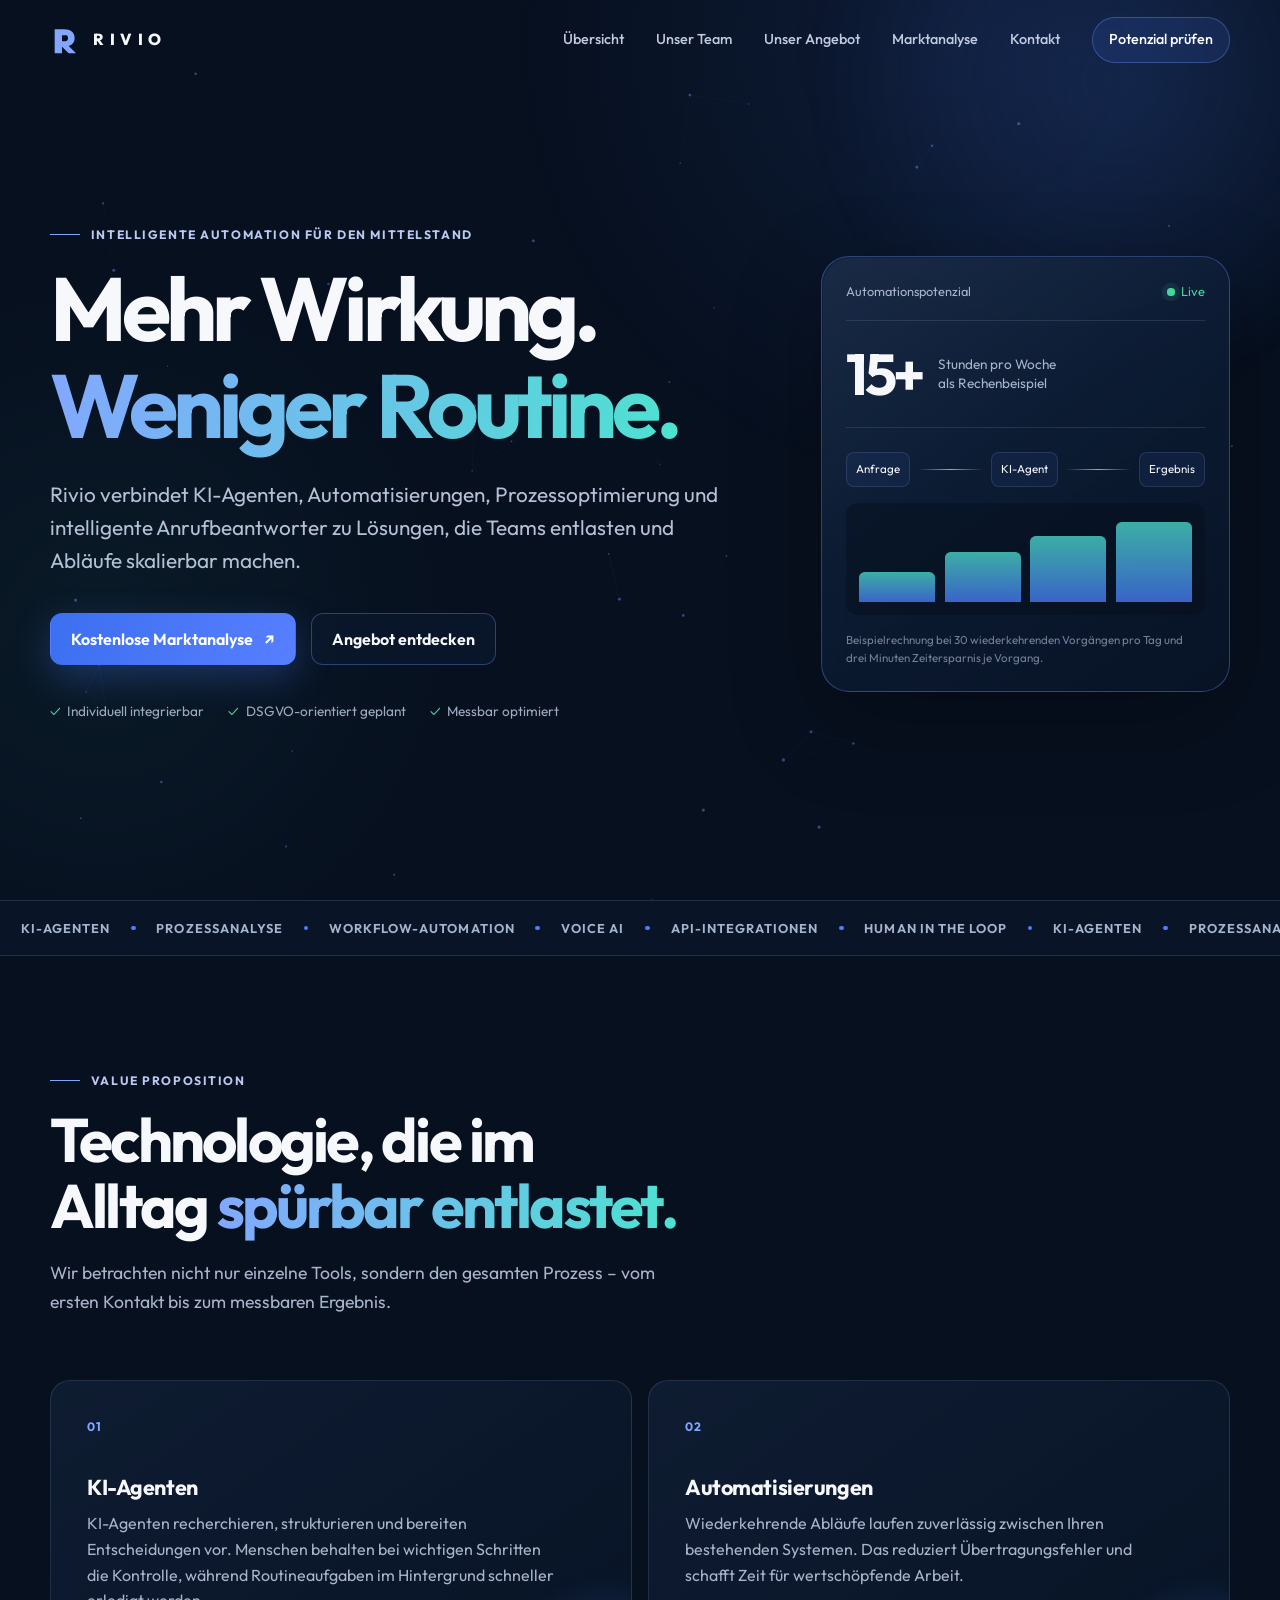
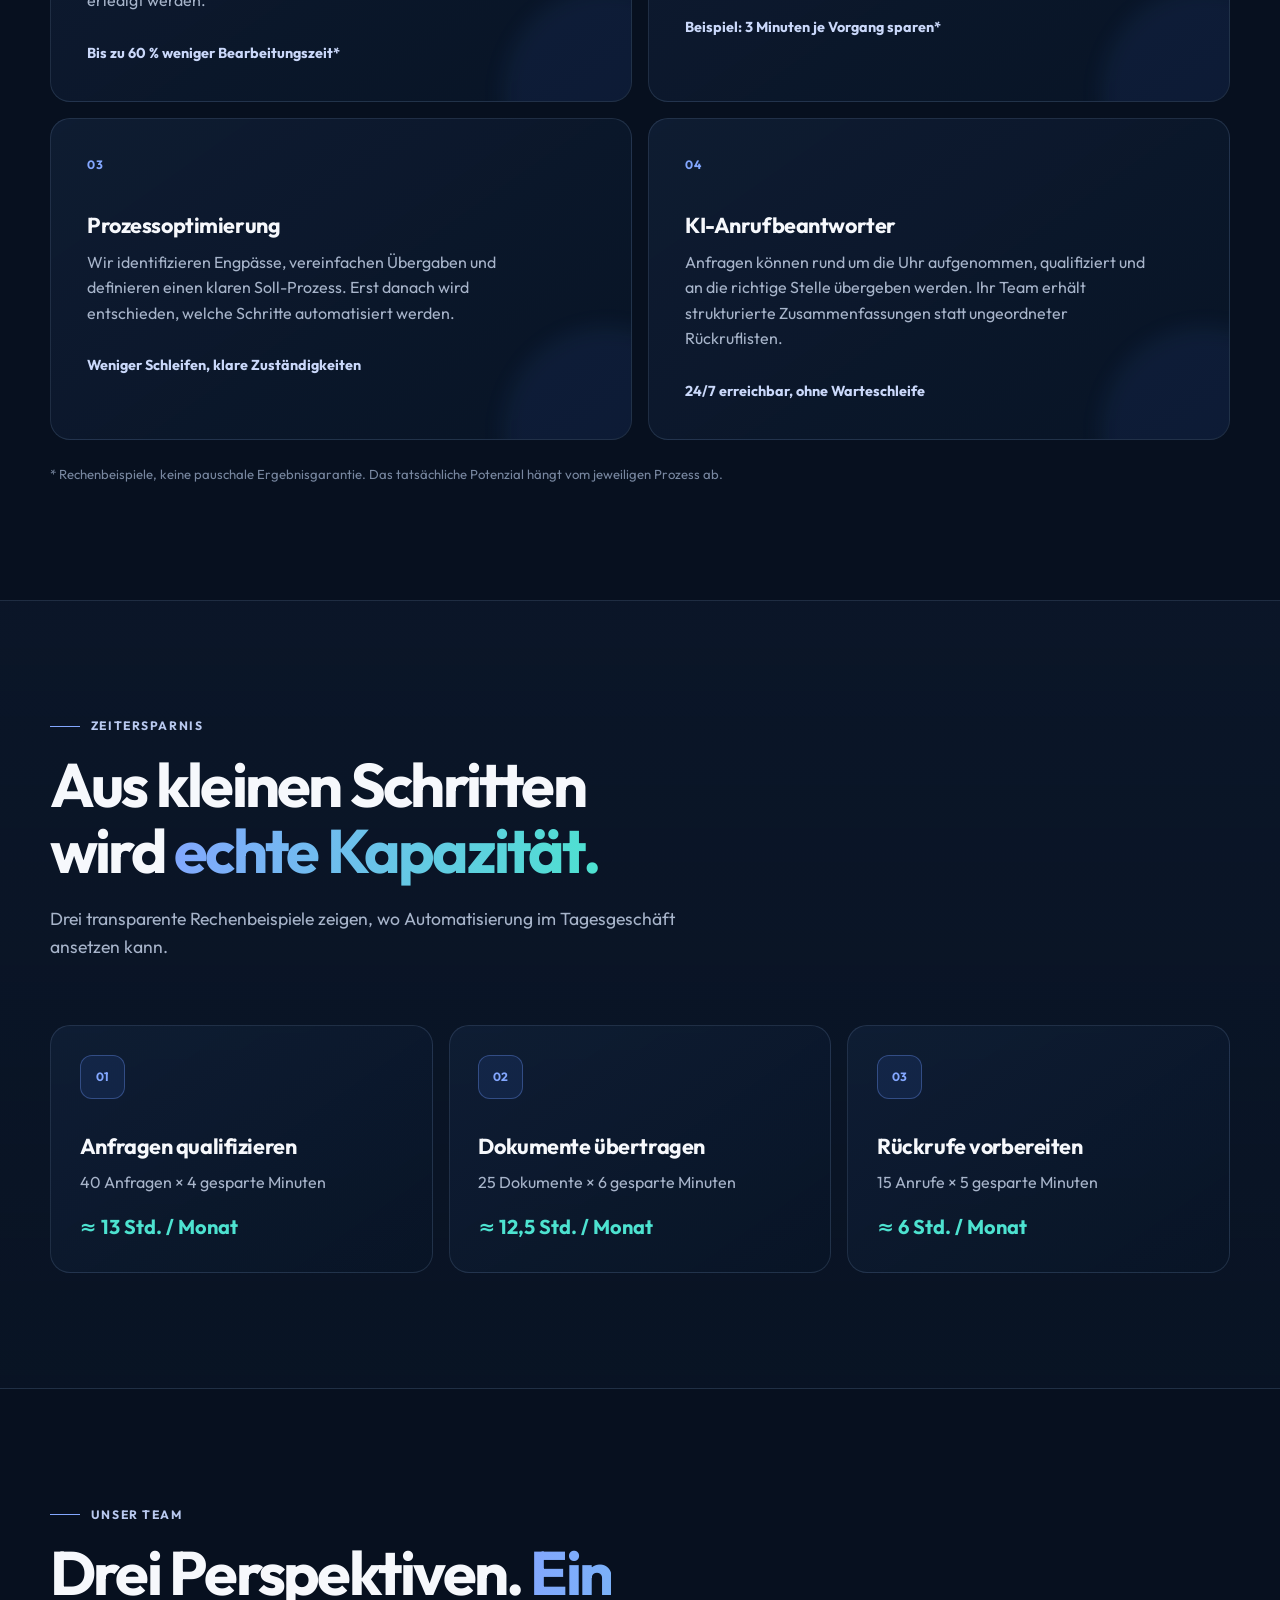
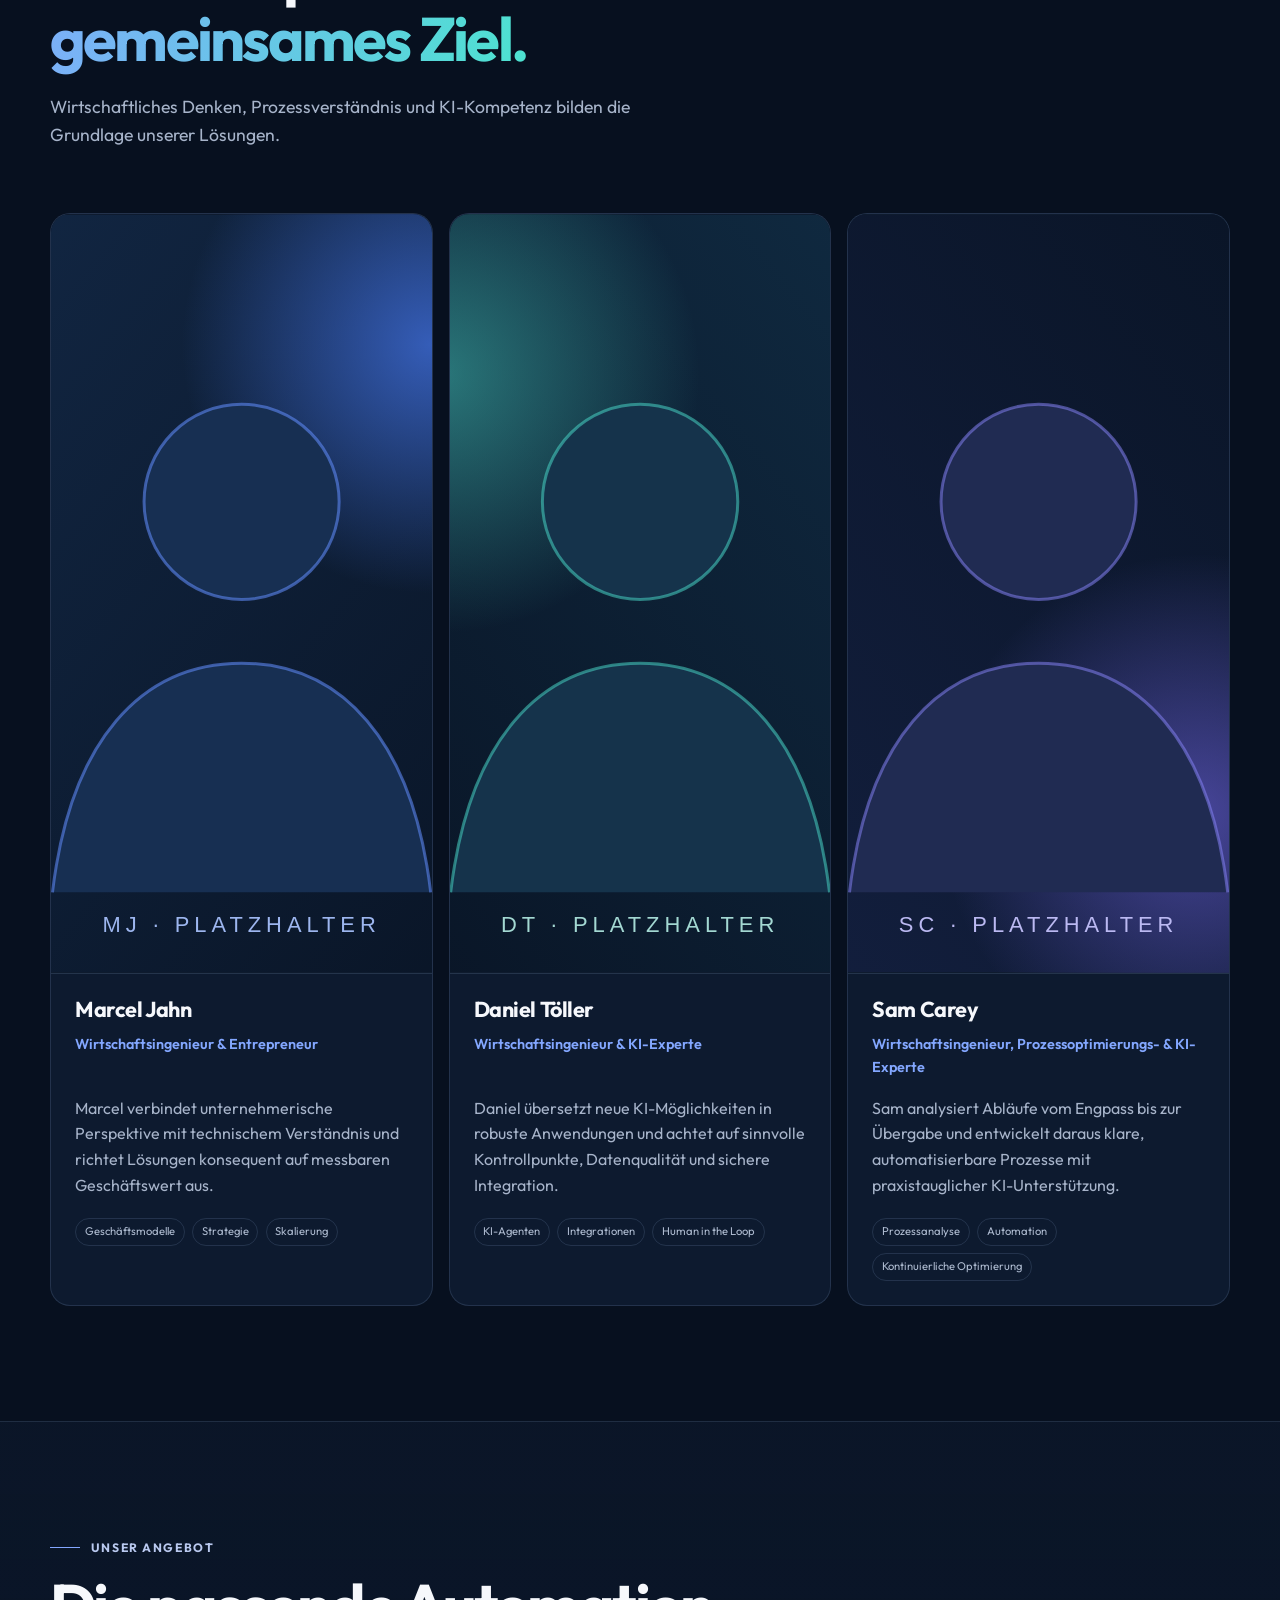
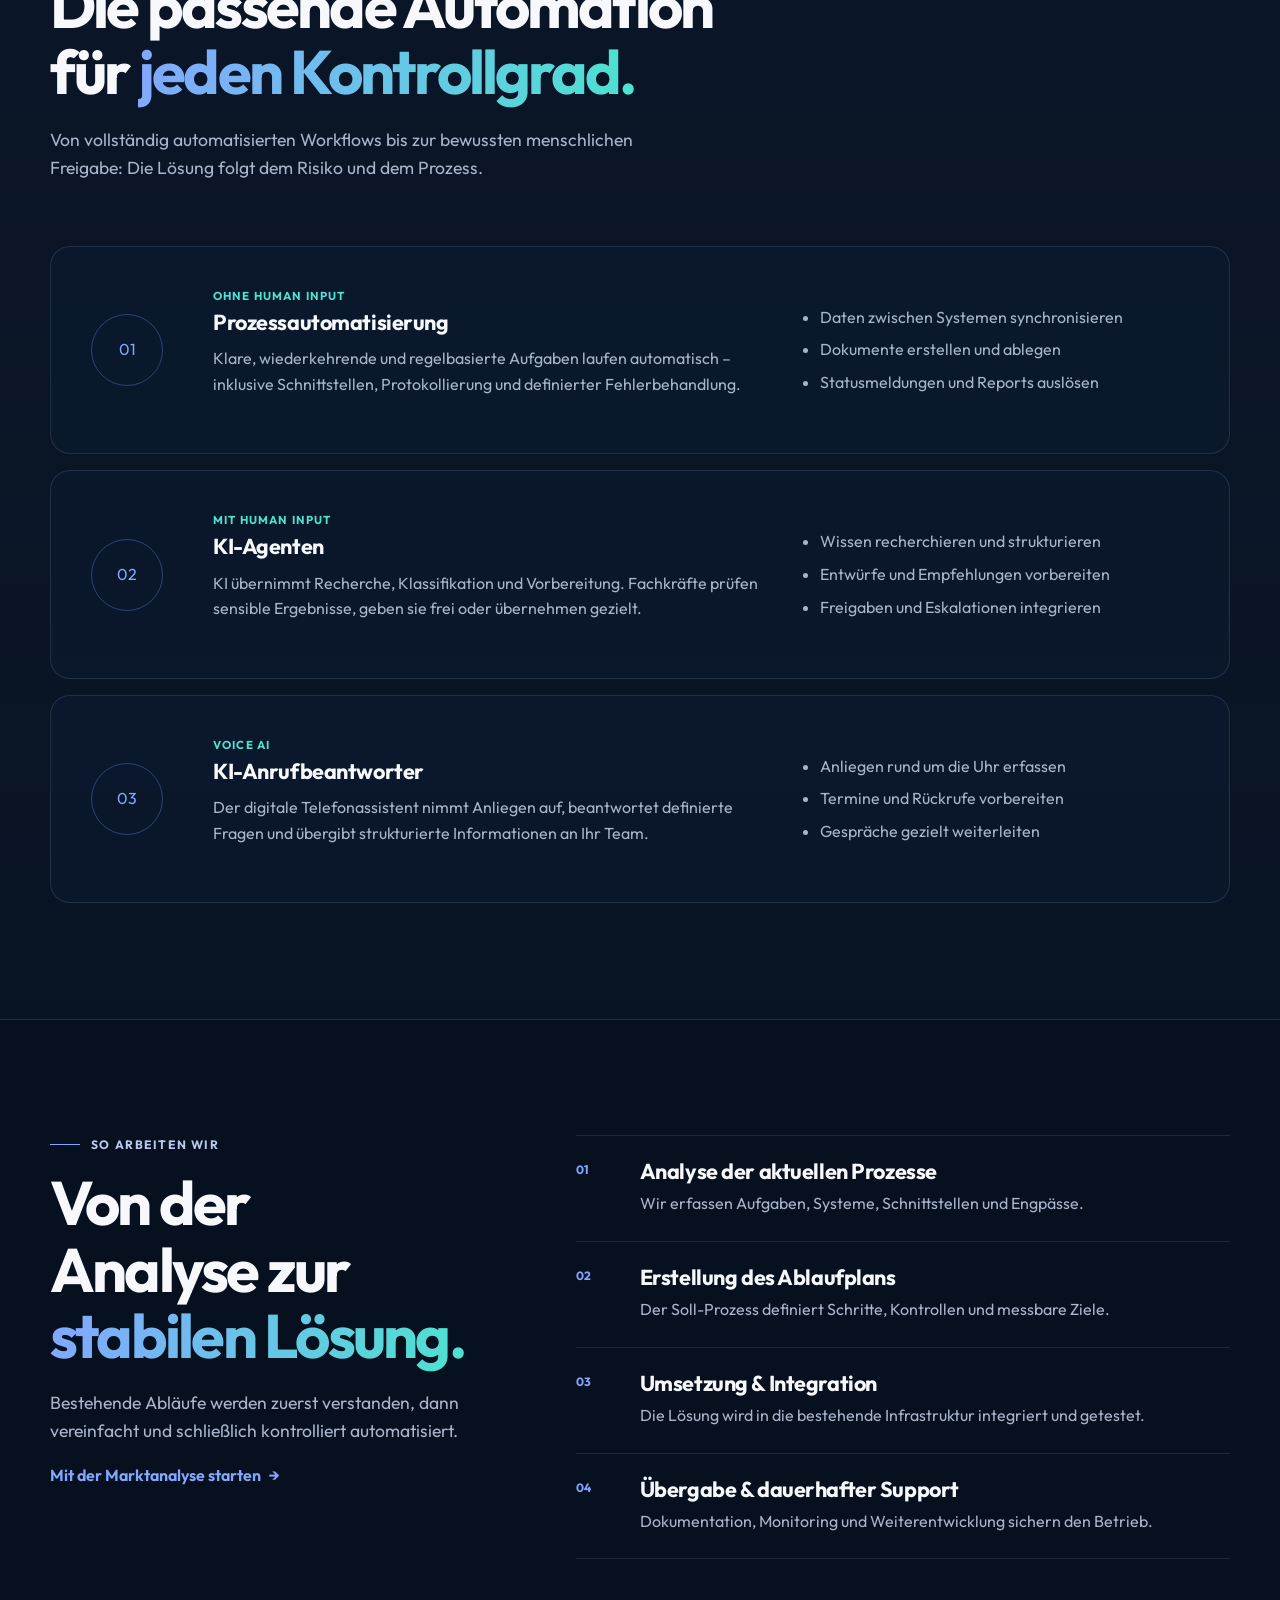
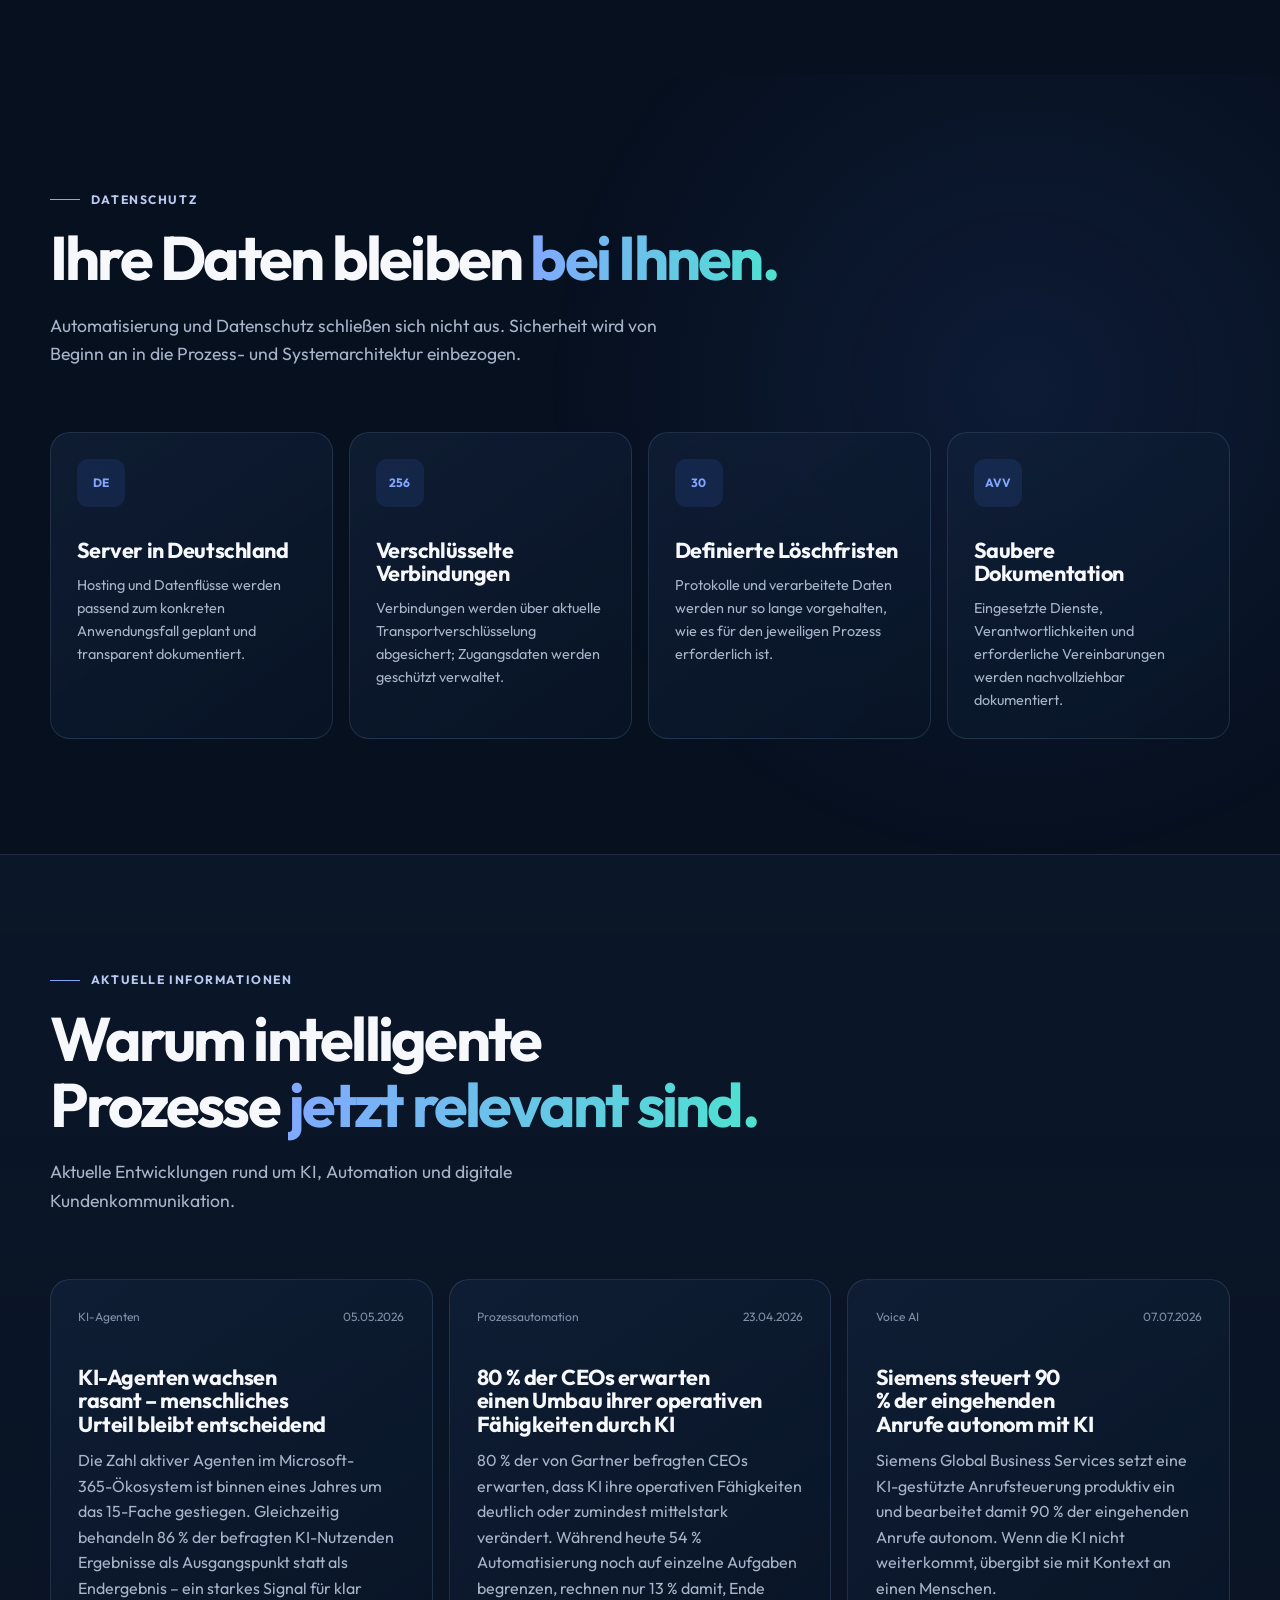
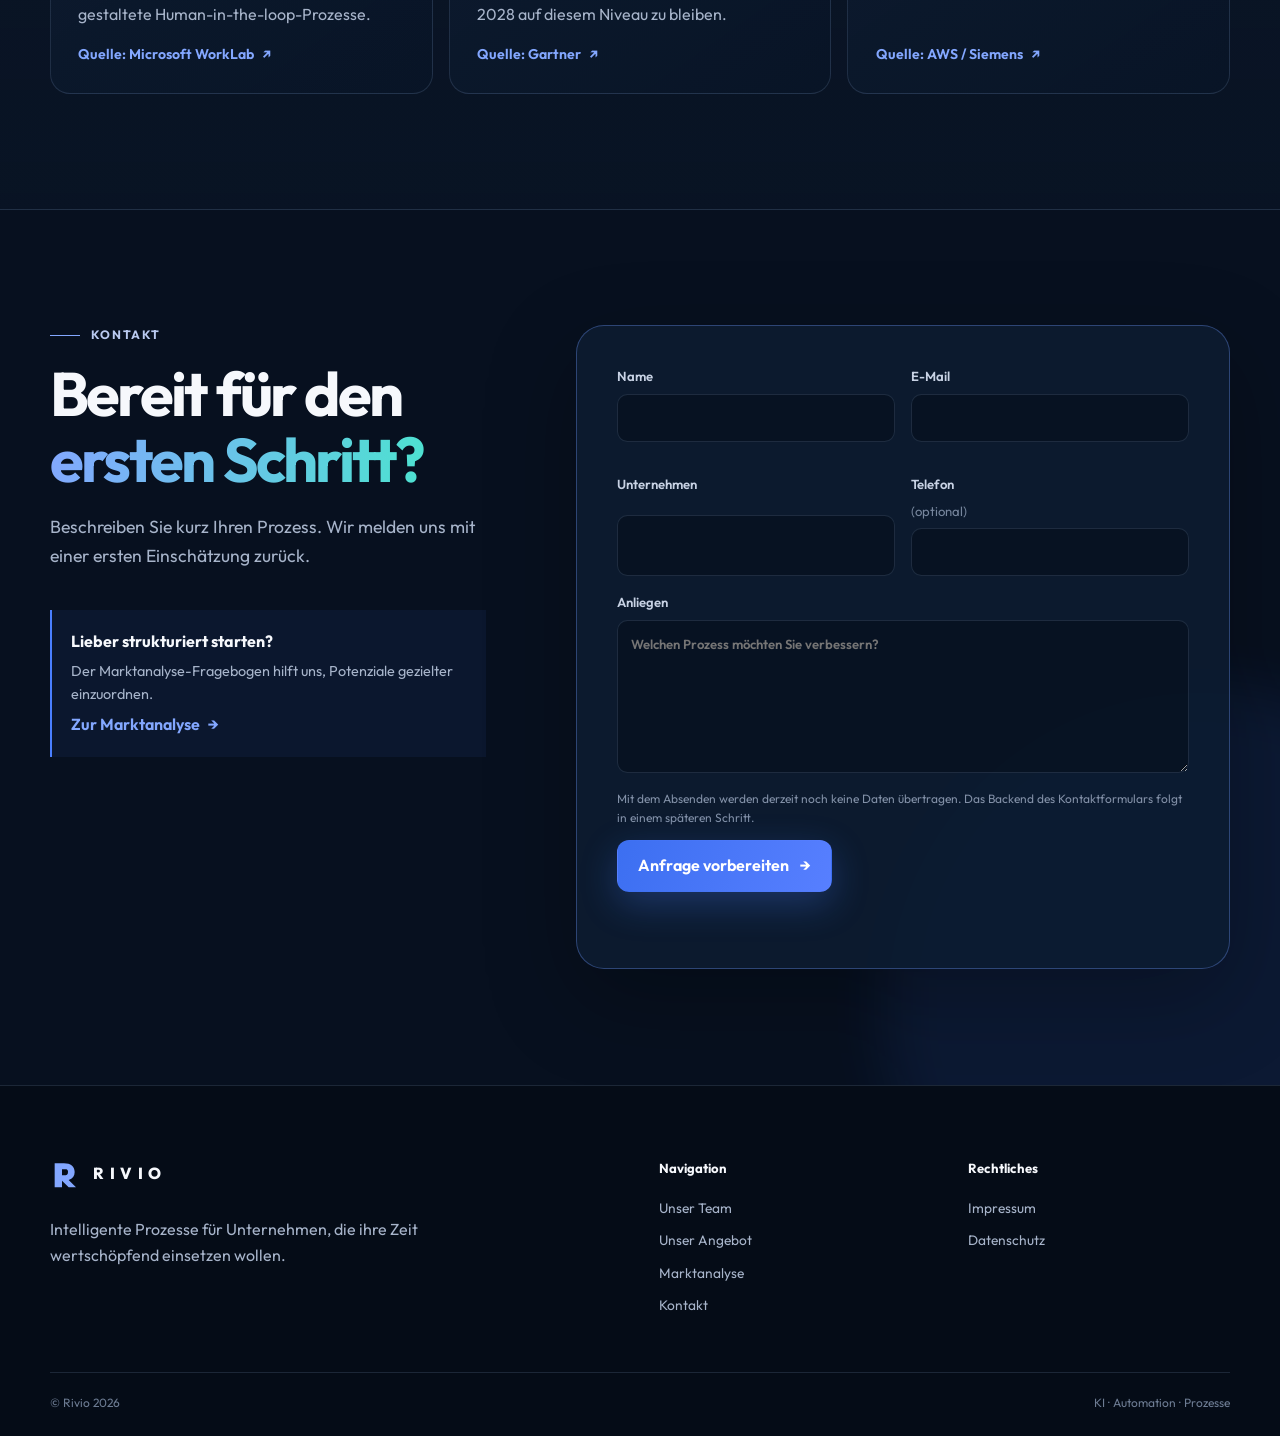
==== commit 5b818c6f: "Blend Tally form into market analysis page" ====
--- a/index.html
+++ b/index.html
@@ -14,7 +14,7 @@
   <link rel="preconnect" href="https://fonts.googleapis.com" />
   <link rel="preconnect" href="https://fonts.gstatic.com" crossorigin />
   <link href="https://fonts.googleapis.com/css2?family=Outfit:wght@300;400;500;600;700;800&display=swap" rel="stylesheet" />
-  <link rel="stylesheet" href="assets/css/main.css" />
+  <link rel="stylesheet" href="assets/css/main.css?v=20260811-3" />
   <script src="assets/js/main.js" defer></script>
 </head>
 <body>
--- a/assets/css/main.css
+++ b/assets/css/main.css
@@ -297,8 +297,8 @@
 .tally-section { padding-top: 5rem; }
 .tally-intro { max-width: 760px; margin-bottom: 2rem; }
 .tally-intro > p:not(.eyebrow) { color: var(--muted); }
-.tally-frame { min-height: 760px; padding: clamp(0.5rem, 2vw, 1.5rem); border: 1px solid var(--line-strong); border-radius: var(--radius-lg); background: #fff; box-shadow: var(--shadow); overflow: hidden; }
-.tally-frame iframe { display: block; min-height: 760px; border: 0; }
+.tally-frame { background: transparent; }
+.tally-frame iframe { display: block; width: 100%; margin-bottom: -2px; border: 0; background: #09102b; color-scheme: dark; clip-path: inset(0 0 2px); }
 .tally-fallback { margin: 1.25rem 0 0; color: var(--muted); text-align: center; }
 .analysis-next { padding-top: 3rem; }
 
@@ -359,7 +359,7 @@
   .footer-grid { grid-template-columns: 1fr 1fr; }
   .footer-grid > div:first-child { grid-column: 1 / -1; }
   .subpage-hero { padding-top: 9rem; }
-  .tally-frame, .tally-frame iframe { min-height: 680px; }
+  .tally-frame iframe { min-height: 570px; }
 }
 
 @media (max-width: 430px) {
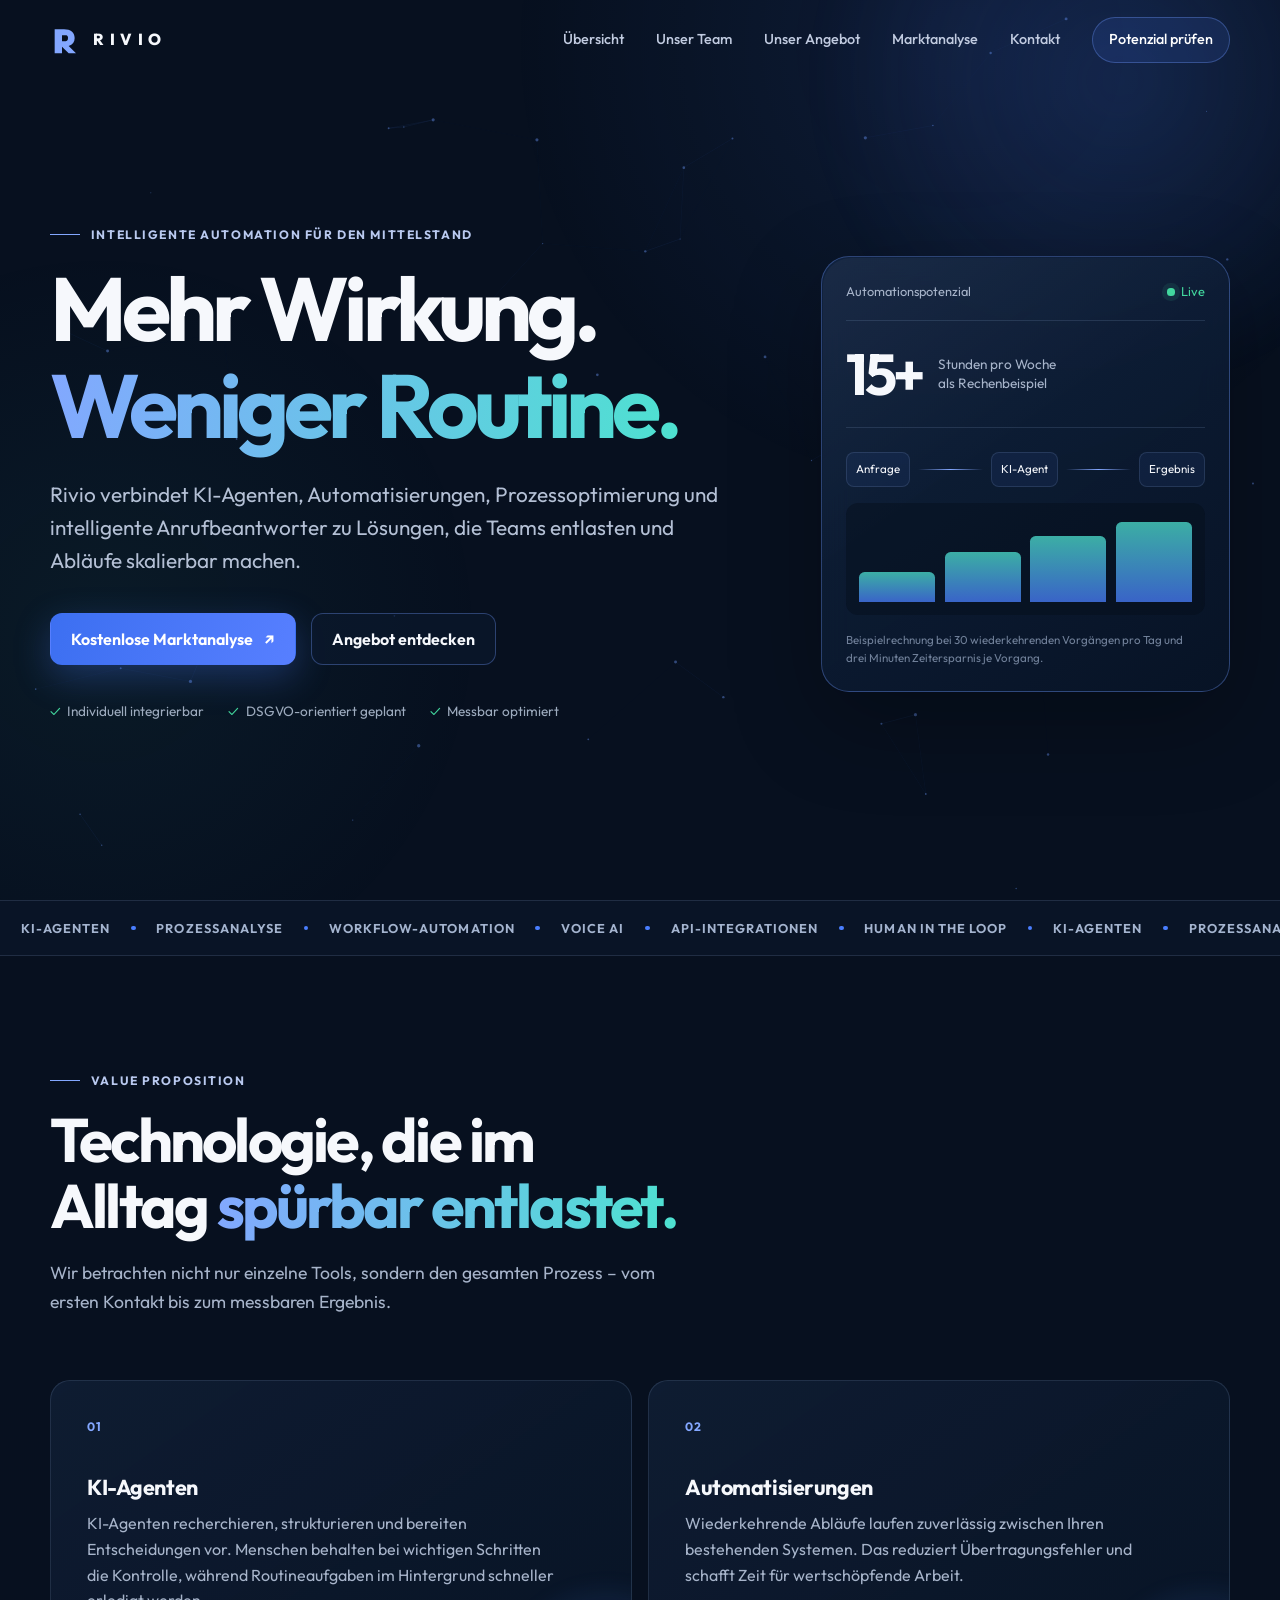
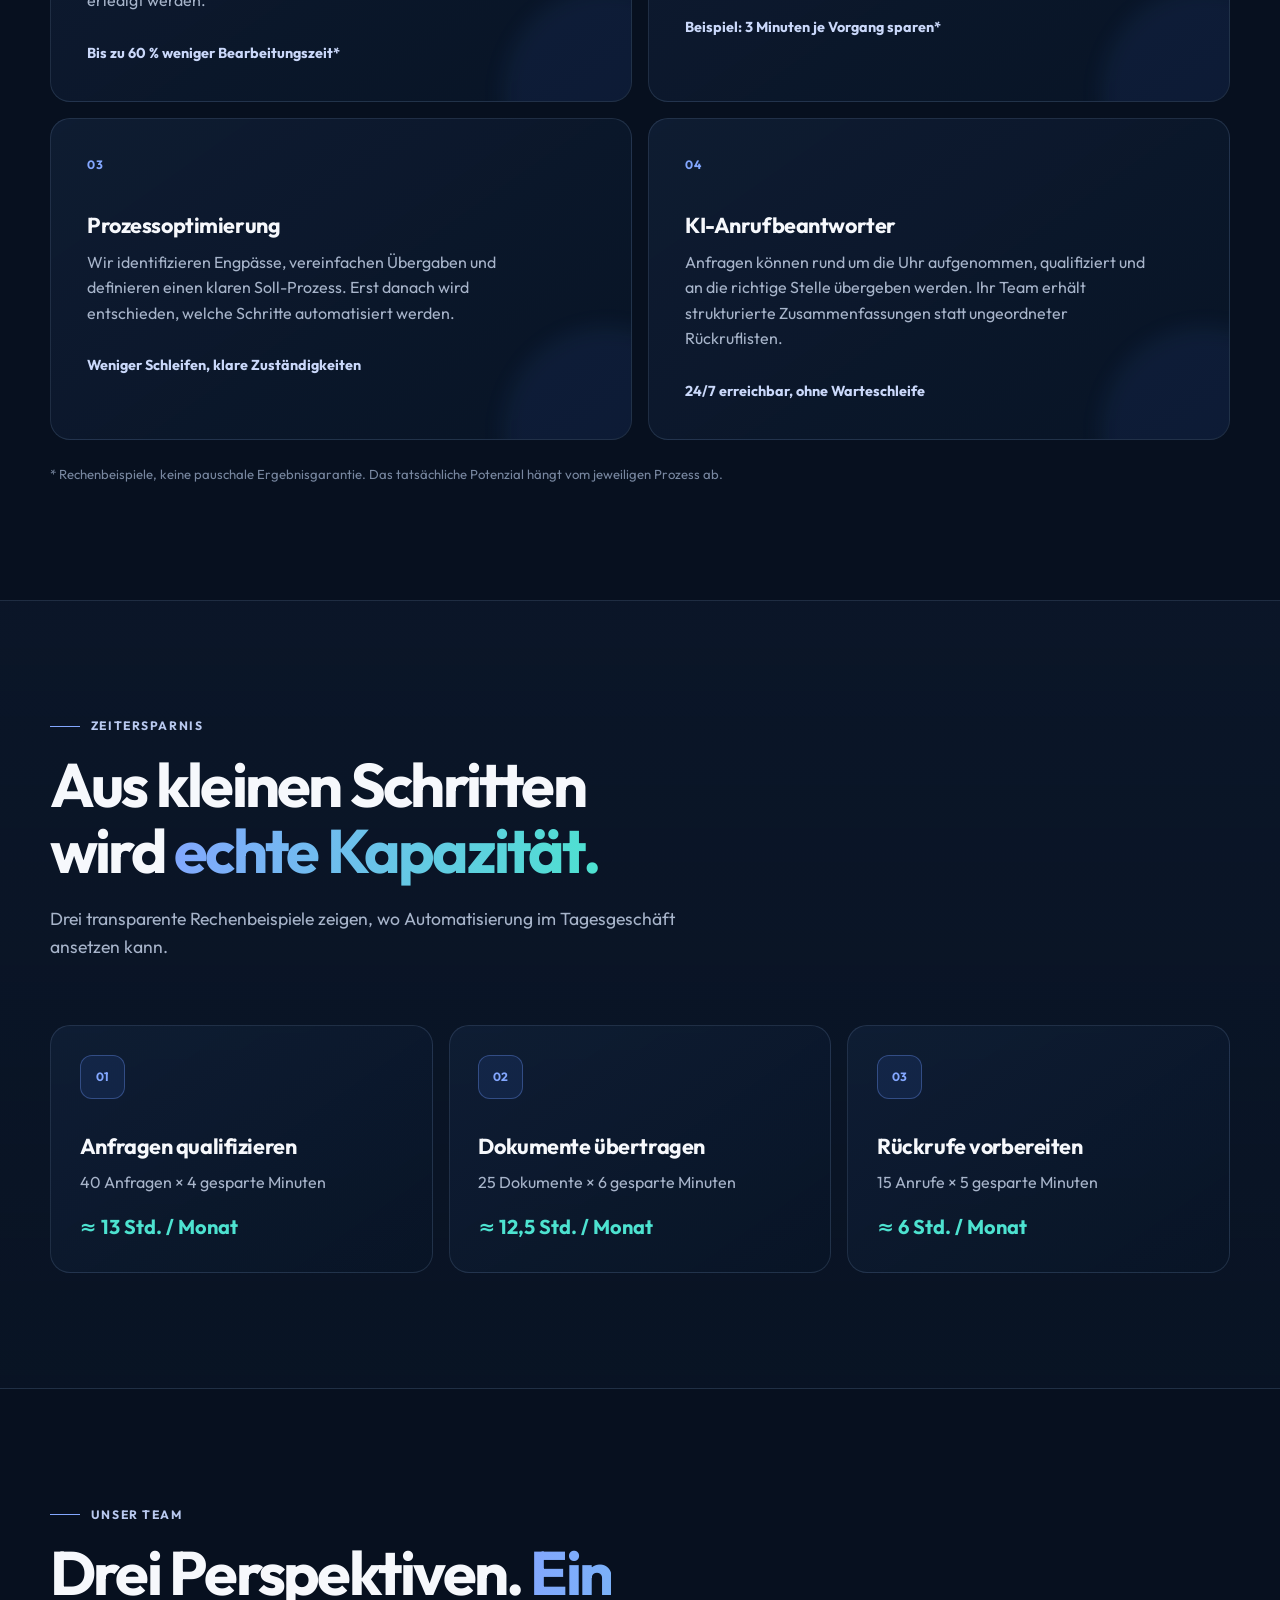
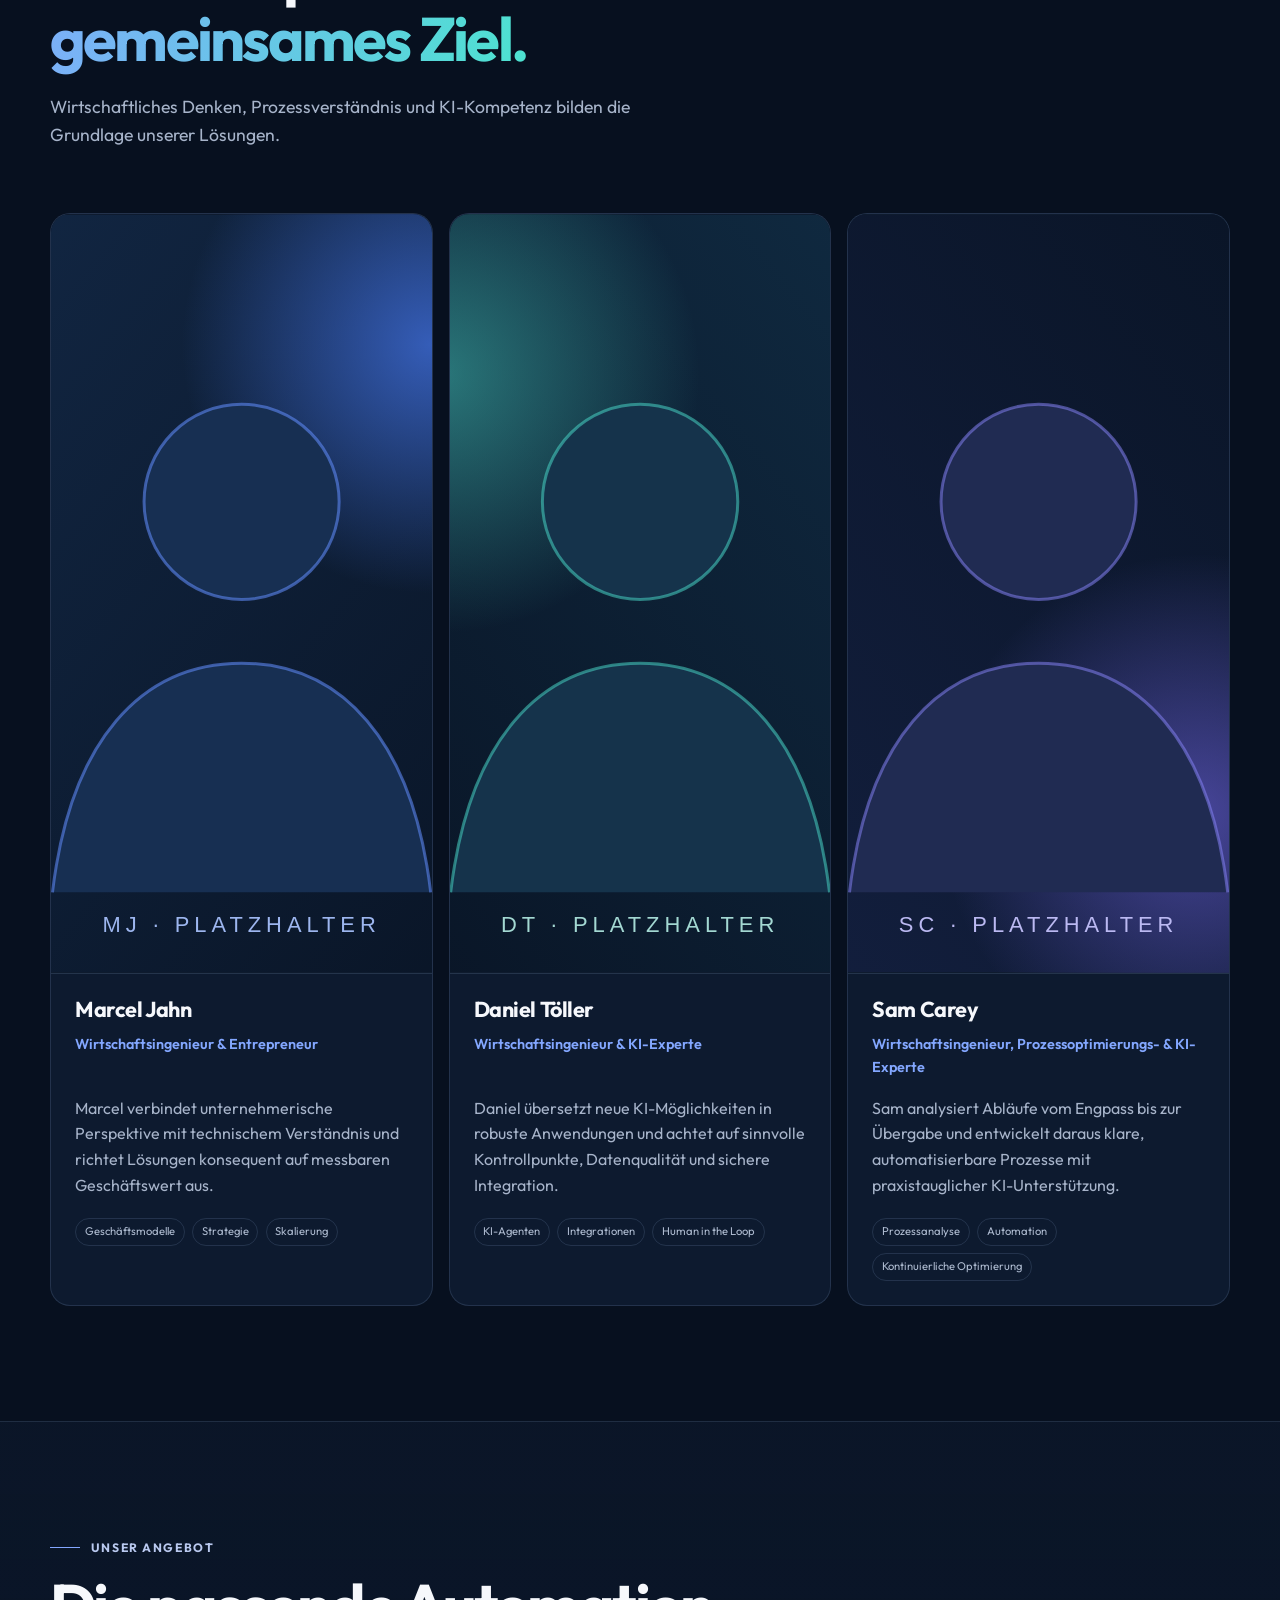
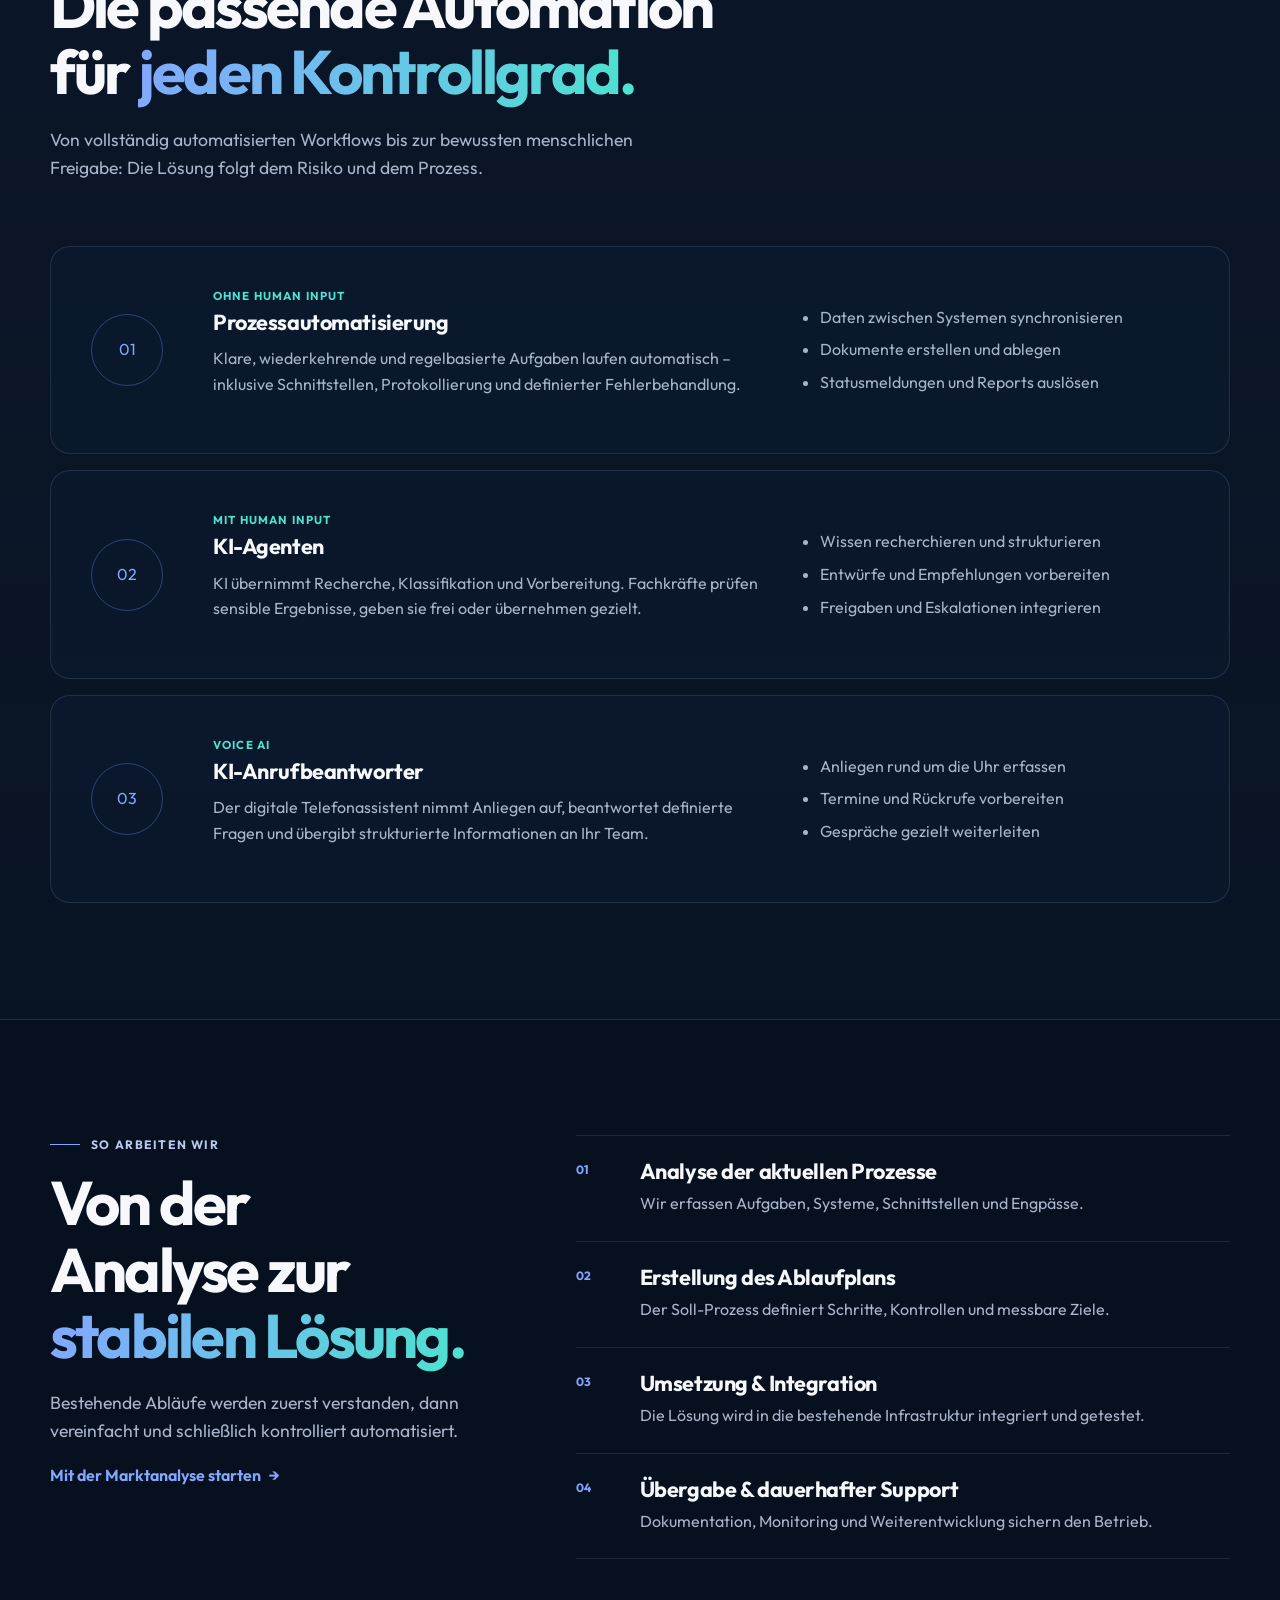
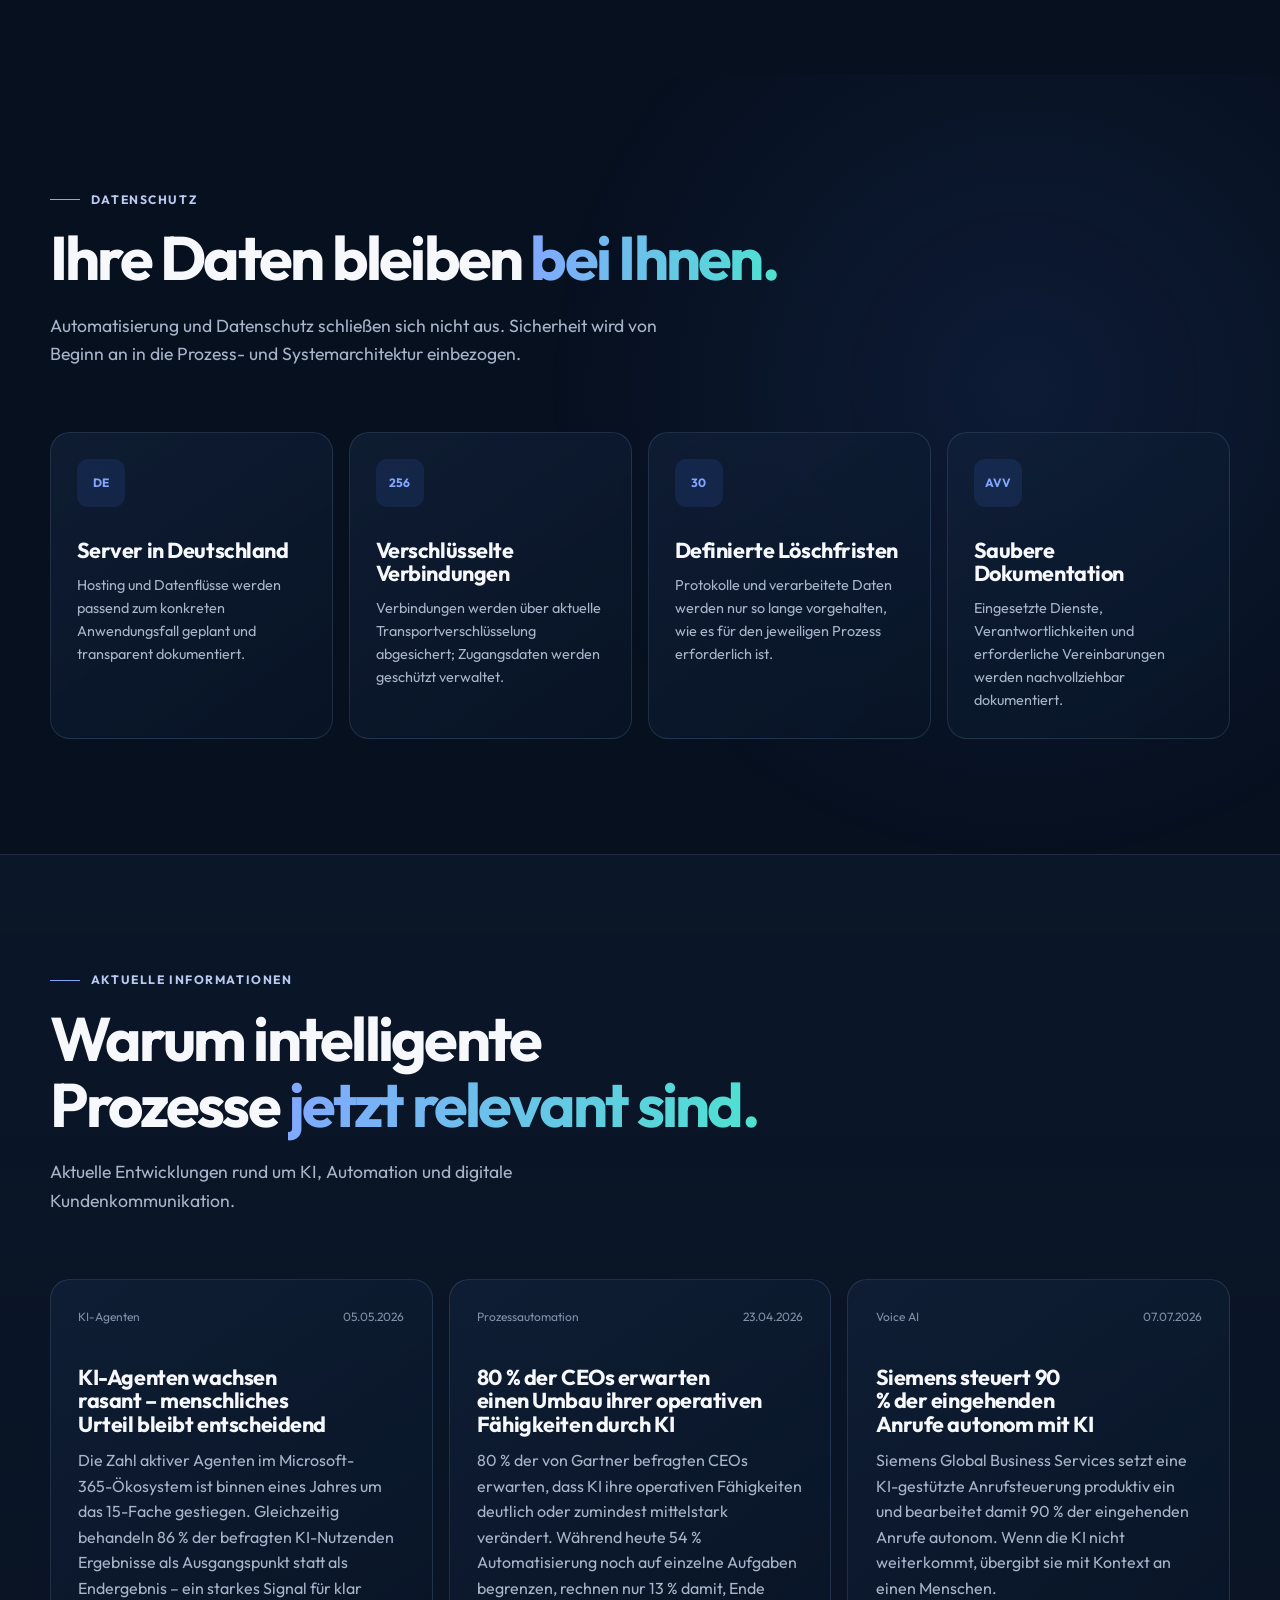
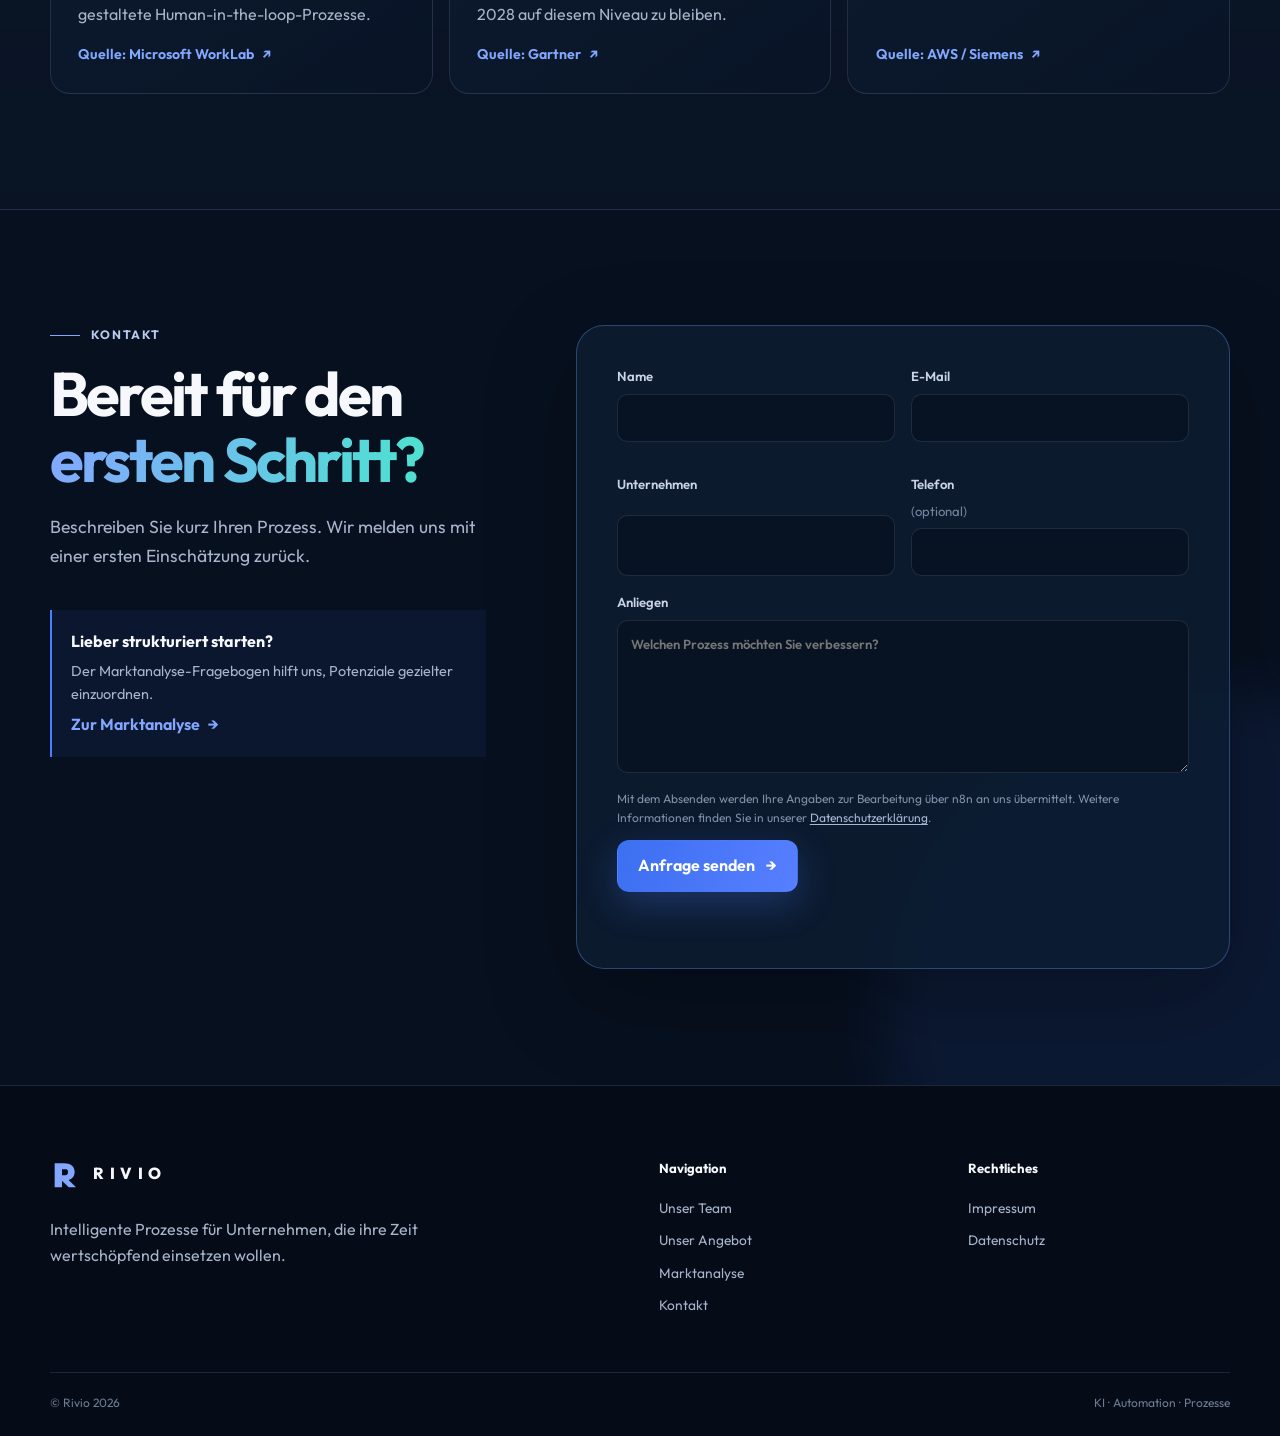
==== commit 055d3894: "Connect contact form to n8n" ====
--- a/index.html
+++ b/index.html
@@ -14,8 +14,8 @@
   <link rel="preconnect" href="https://fonts.googleapis.com" />
   <link rel="preconnect" href="https://fonts.gstatic.com" crossorigin />
   <link href="https://fonts.googleapis.com/css2?family=Outfit:wght@300;400;500;600;700;800&display=swap" rel="stylesheet" />
-  <link rel="stylesheet" href="assets/css/main.css?v=20260811-3" />
-  <script src="assets/js/main.js" defer></script>
+  <link rel="stylesheet" href="assets/css/main.css?v=20260814-1" />
+  <script src="assets/js/main.js?v=20260814-1" defer></script>
 </head>
 <body>
   <a class="skip-link" href="#main-content">Zum Inhalt springen</a>
@@ -322,18 +322,20 @@
           </div>
         </div>
 
-        <!-- TODO: Backend Kontaktformular anbinden. Keine Zugangsdaten im Frontend hinterlegen. -->
-        <form class="contact-form reveal" data-contact-form>
+        <form class="contact-form reveal" data-contact-form data-contact-endpoint="https://rivio.app.n8n.cloud/webhook/rivio-contact" aria-describedby="contact-privacy contact-status">
           <div class="field-grid">
-            <label>Name<input type="text" name="name" autocomplete="name" required /></label>
-            <label>E-Mail<input type="email" name="email" autocomplete="email" required /></label>
-            <label>Unternehmen<input type="text" name="company" autocomplete="organization" /></label>
-            <label>Telefon <span>(optional)</span><input type="tel" name="phone" autocomplete="tel" /></label>
-          </div>
-          <label>Anliegen<textarea name="message" rows="6" required placeholder="Welchen Prozess möchten Sie verbessern?"></textarea></label>
-          <p class="form-privacy">Mit dem Absenden werden derzeit noch keine Daten übertragen. Das Backend des Kontaktformulars folgt in einem späteren Schritt.</p>
-          <button class="button button-primary" type="submit">Anfrage vorbereiten <span aria-hidden="true">→</span></button>
-          <p class="form-status" role="status" data-form-status></p>
+            <label>Name<input type="text" name="name" autocomplete="name" minlength="2" maxlength="120" required /></label>
+            <label>E-Mail<input type="email" name="email" autocomplete="email" maxlength="254" required /></label>
+            <label>Unternehmen<input type="text" name="company" autocomplete="organization" maxlength="160" /></label>
+            <label>Telefon <span>(optional)</span><input type="tel" name="phone" autocomplete="tel" maxlength="80" /></label>
+          </div>
+          <label>Anliegen<textarea name="message" rows="6" minlength="10" maxlength="5000" required placeholder="Welchen Prozess möchten Sie verbessern?"></textarea></label>
+          <div class="form-honeypot" aria-hidden="true">
+            <label>Website<input type="text" name="website" tabindex="-1" autocomplete="off" /></label>
+          </div>
+          <p class="form-privacy" id="contact-privacy">Mit dem Absenden werden Ihre Angaben zur Bearbeitung über n8n an uns übermittelt. Weitere Informationen finden Sie in unserer <a href="datenschutz.html">Datenschutzerklärung</a>.</p>
+          <button class="button button-primary" type="submit" data-submit-button><span data-submit-label>Anfrage senden</span> <span aria-hidden="true">→</span></button>
+          <p class="form-status" id="contact-status" role="status" aria-live="polite" data-form-status></p>
         </form>
       </div>
     </section>
--- a/assets/css/main.css
+++ b/assets/css/main.css
@@ -278,8 +278,14 @@
 .contact-form input { min-height: 3rem; padding: 0.7rem 0.8rem; }
 .contact-form textarea { resize: vertical; min-height: 9rem; padding: 0.8rem; }
 .contact-form input:focus, .contact-form textarea:focus { border-color: var(--primary-light); }
+.contact-form .button:disabled { cursor: wait; opacity: 0.68; transform: none; }
+.form-honeypot { position: absolute; left: -10000px; width: 1px; height: 1px; overflow: hidden; }
 .form-privacy { color: #8290a7; font-size: 0.75rem; }
+.form-privacy a { color: #aab9d2; text-decoration: underline; text-underline-offset: 0.15em; }
 .form-status { min-height: 1.5rem; margin: 0.8rem 0 0; color: var(--cyan); font-size: 0.86rem; }
+.form-status[data-state="loading"] { color: #a9b8d0; }
+.form-status[data-state="success"] { color: var(--cyan); }
+.form-status[data-state="error"] { color: #ff9b9b; }
 
 .site-footer { padding: 4.5rem 0 1.5rem; border-top: 1px solid var(--line); background: #050c17; }
 .footer-grid { display: grid; grid-template-columns: 1.5fr 0.7fr 0.7fr; gap: 3rem; }
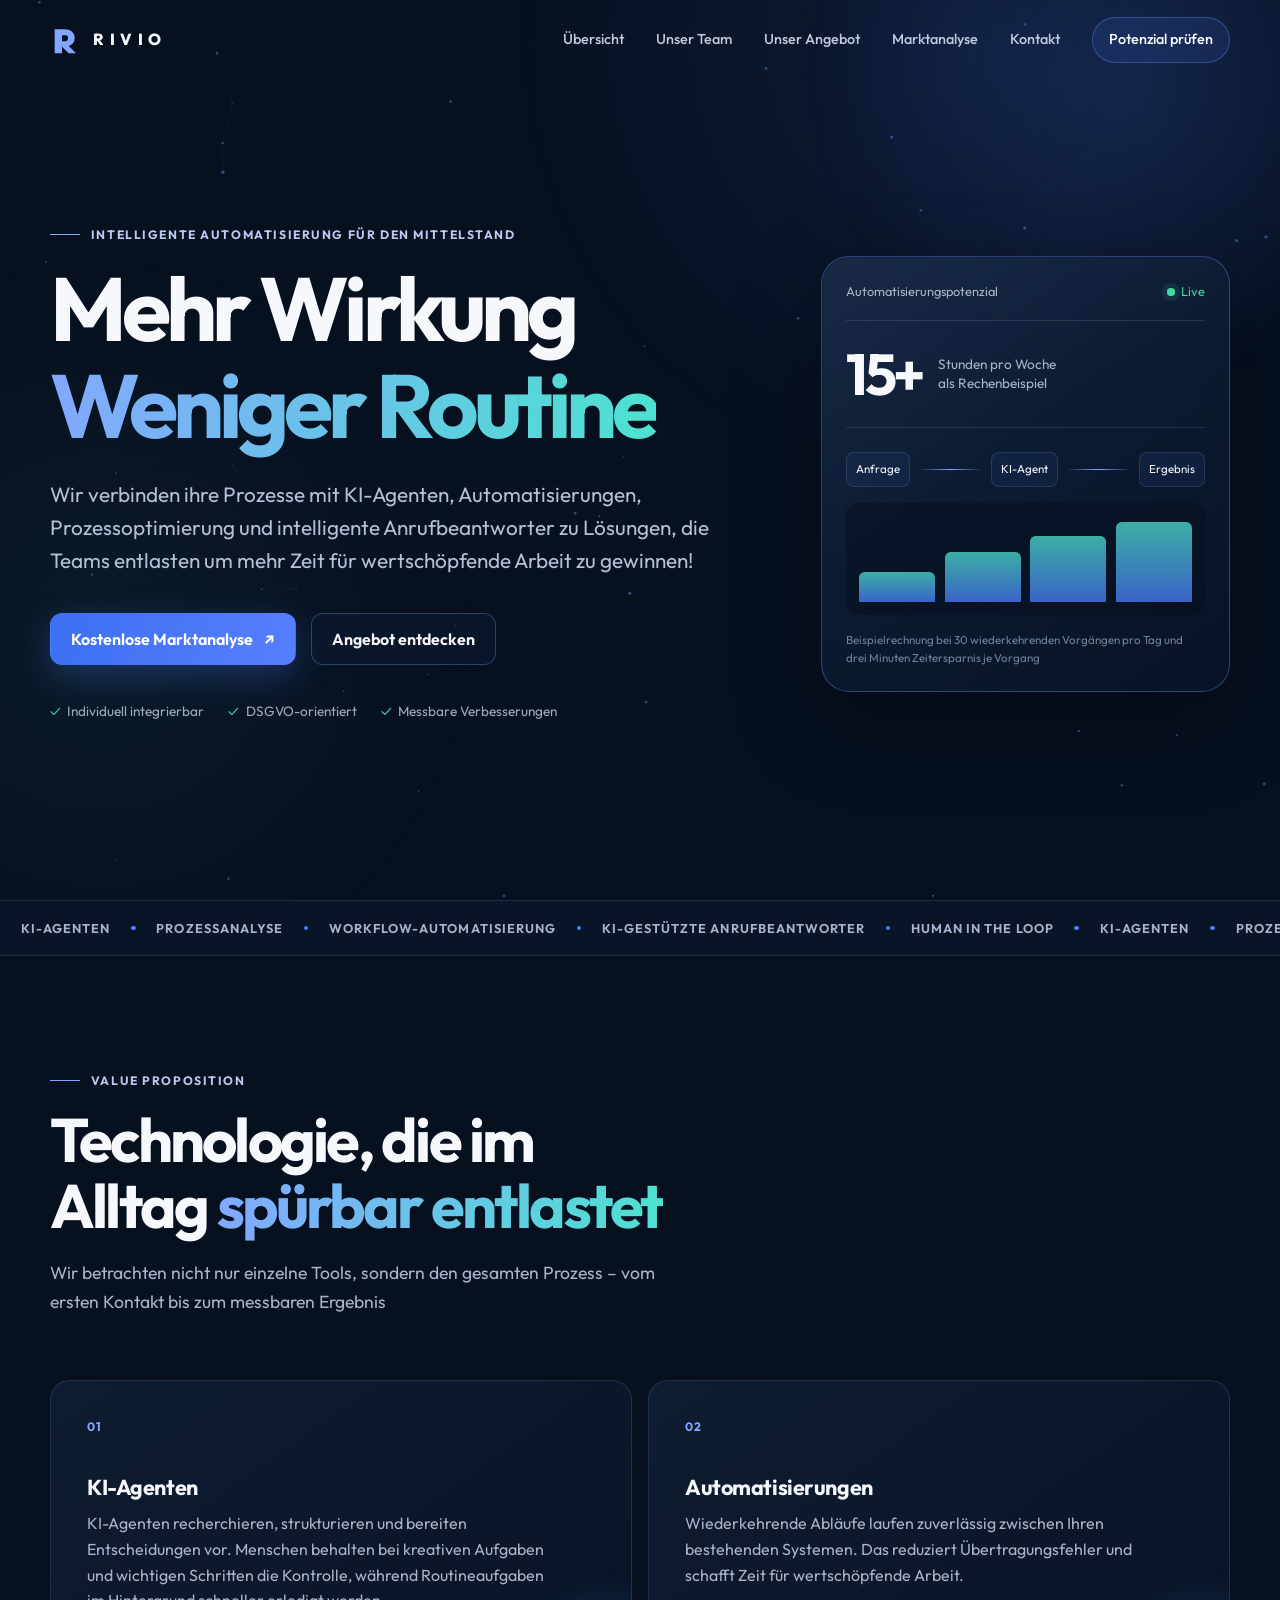
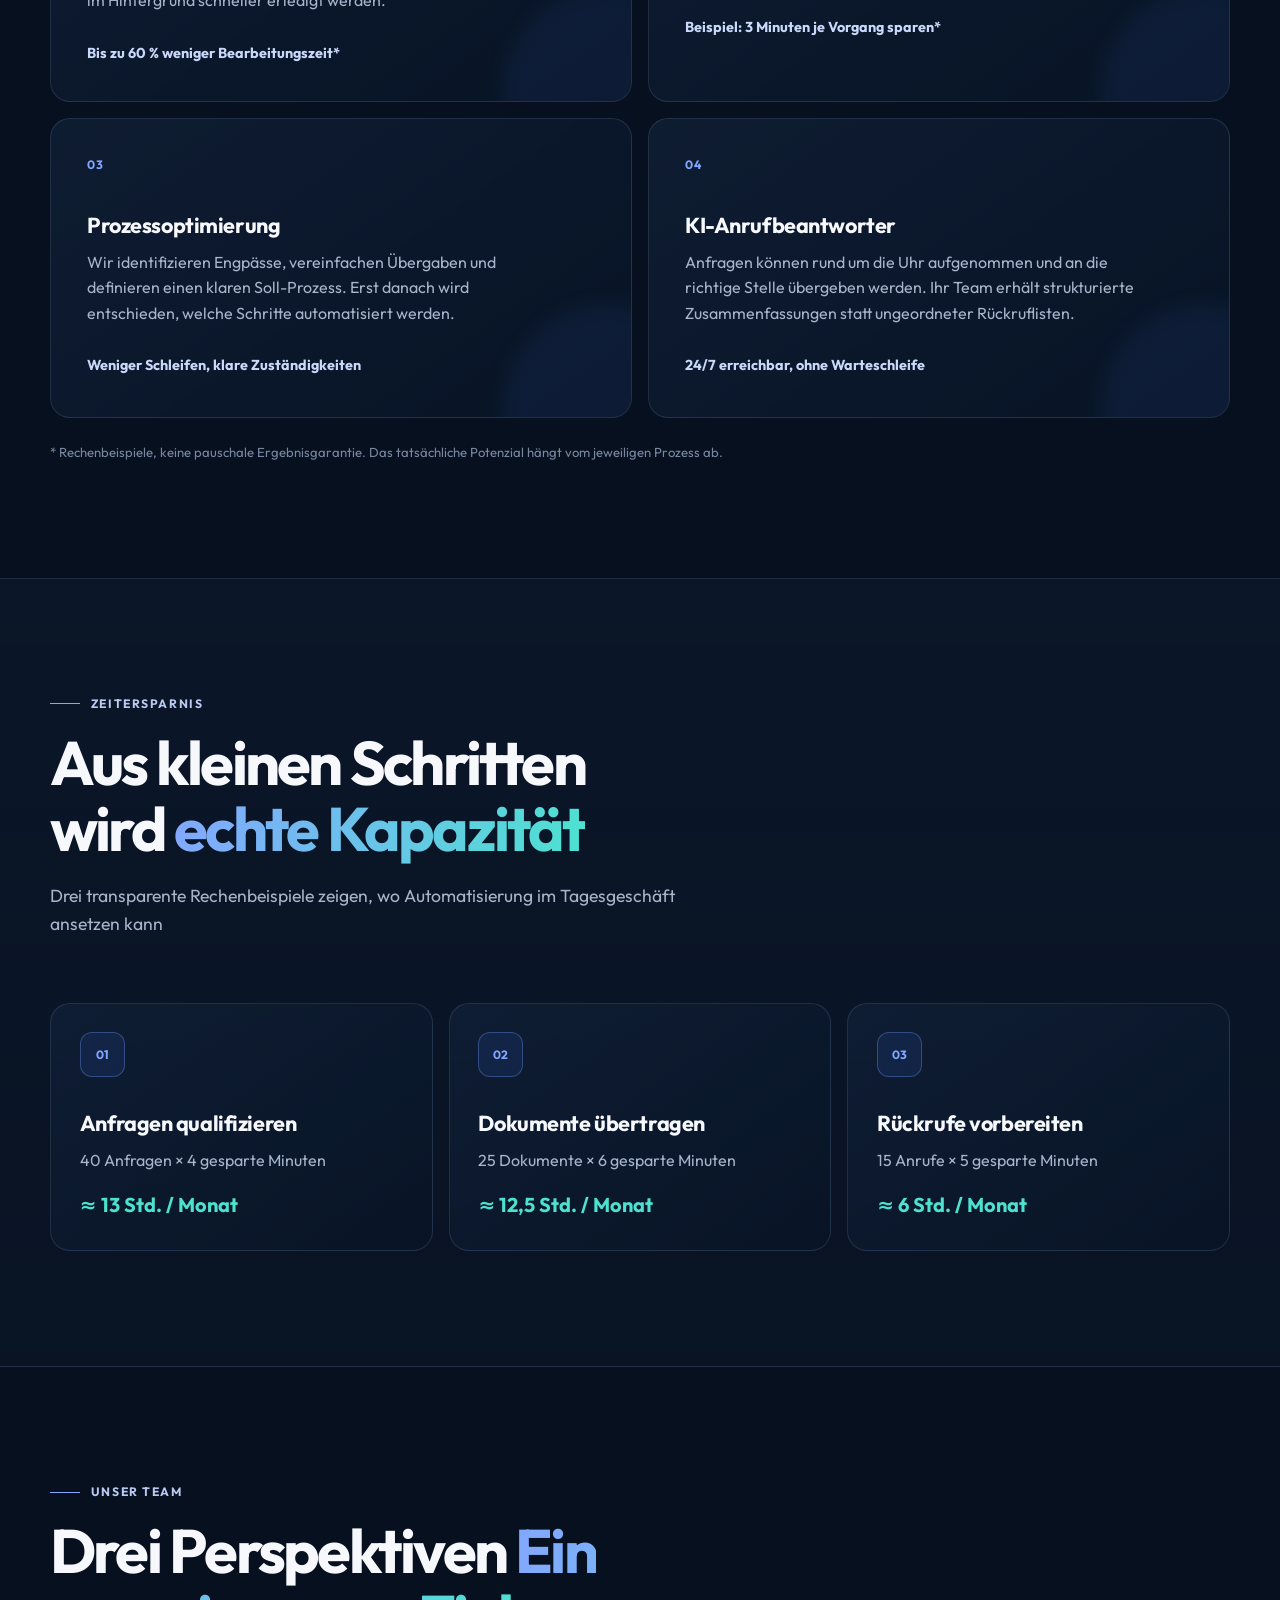
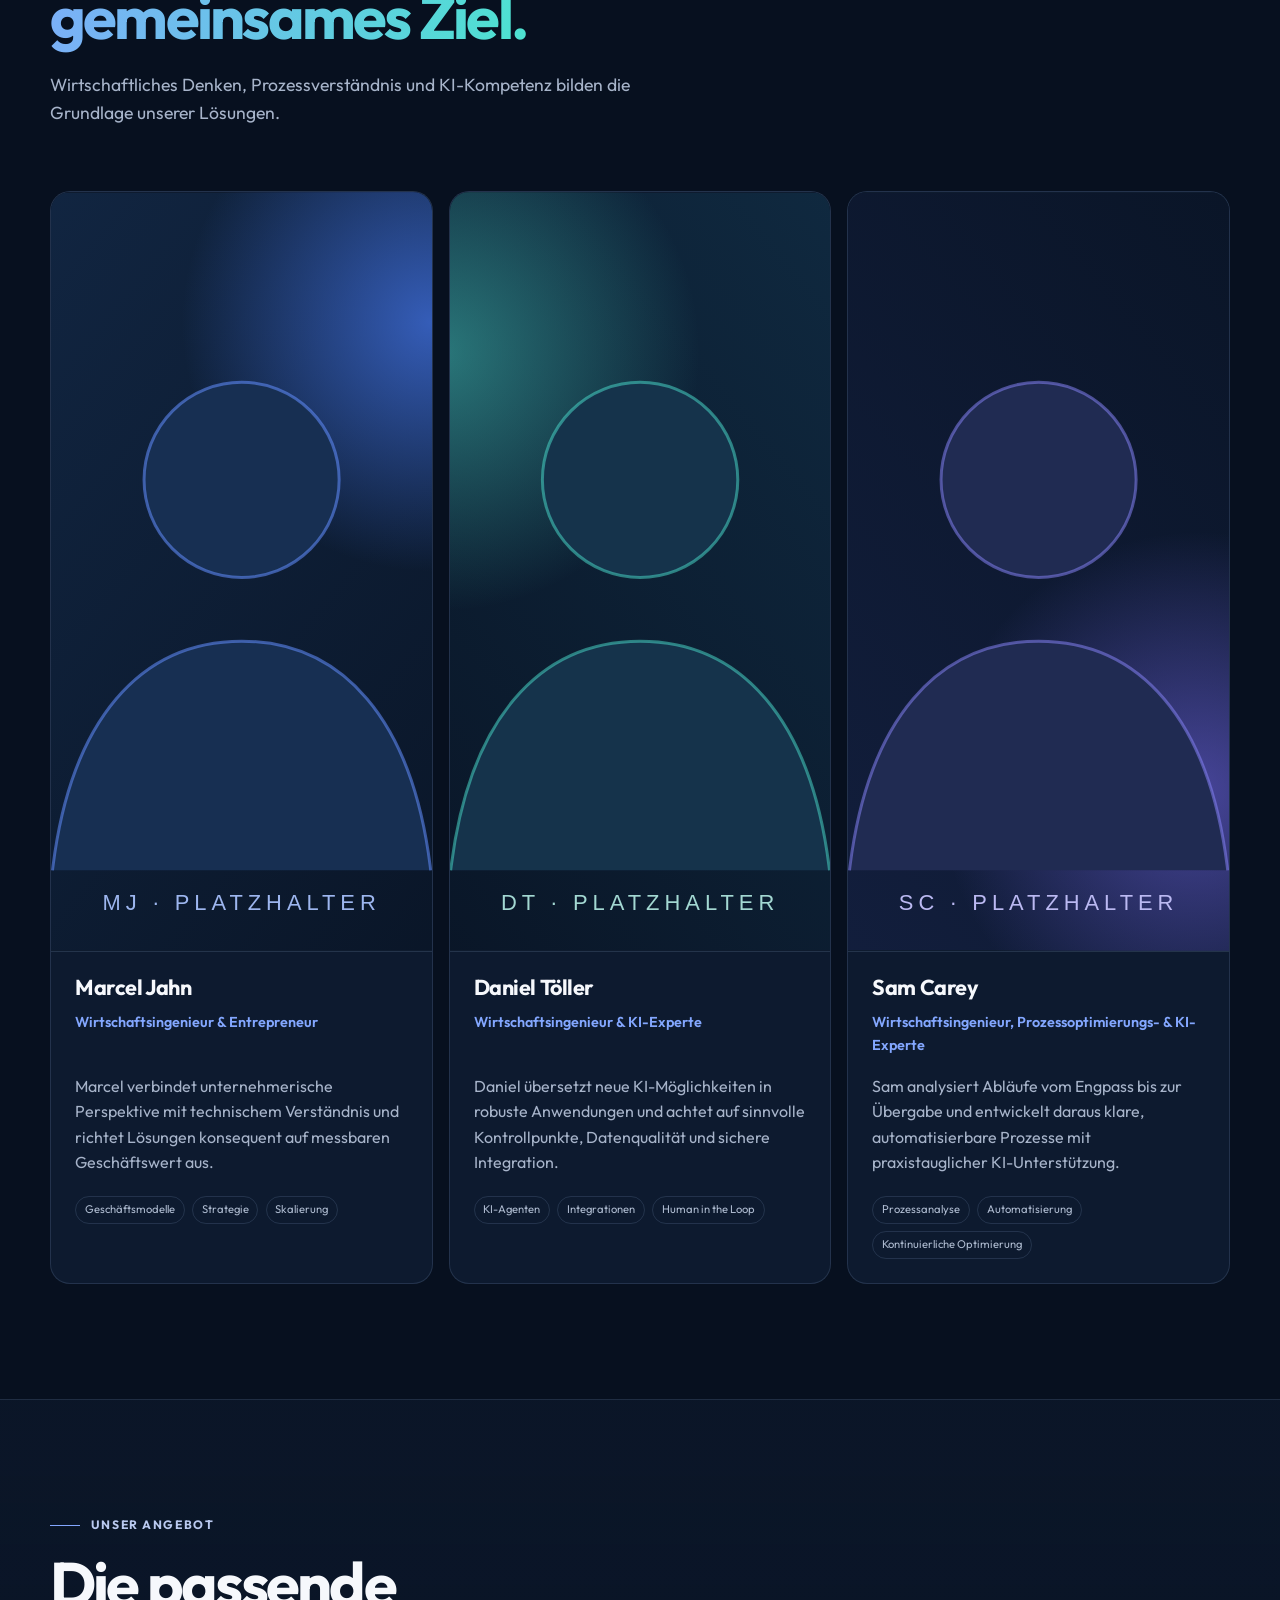
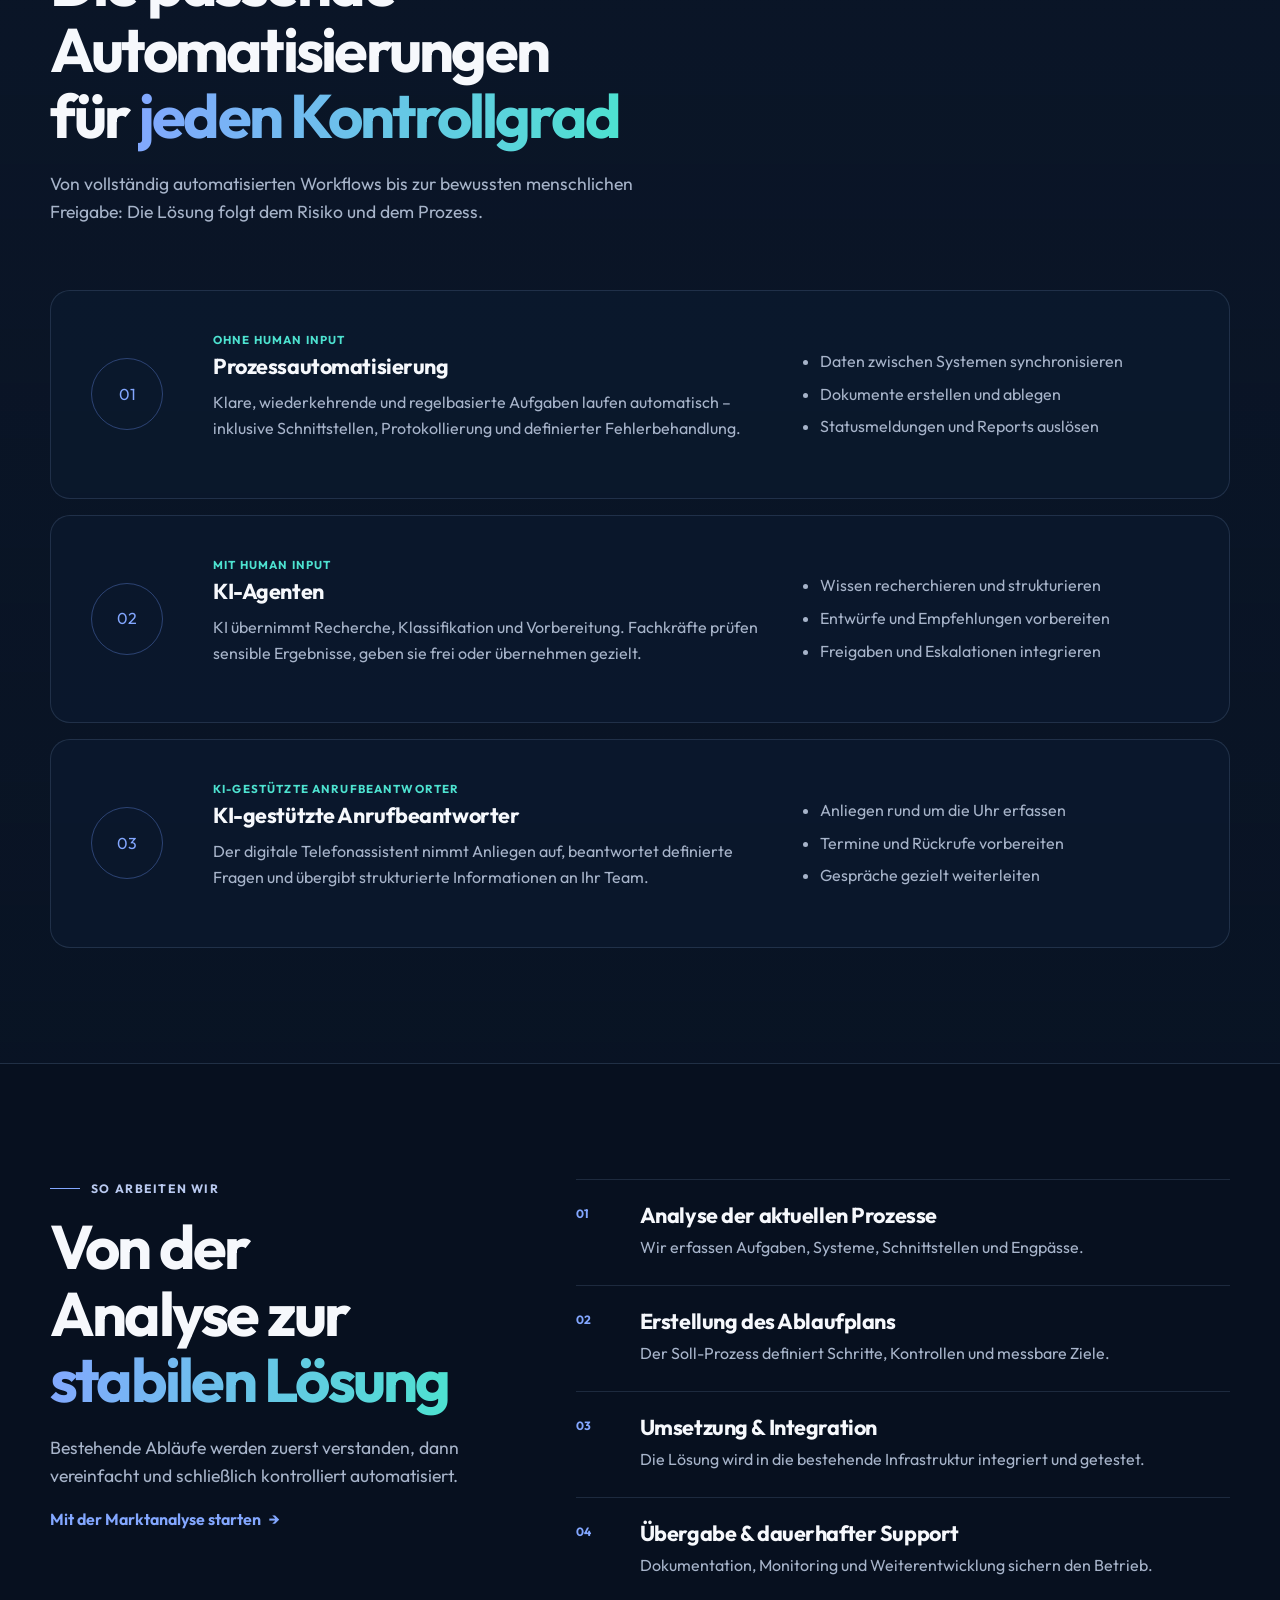
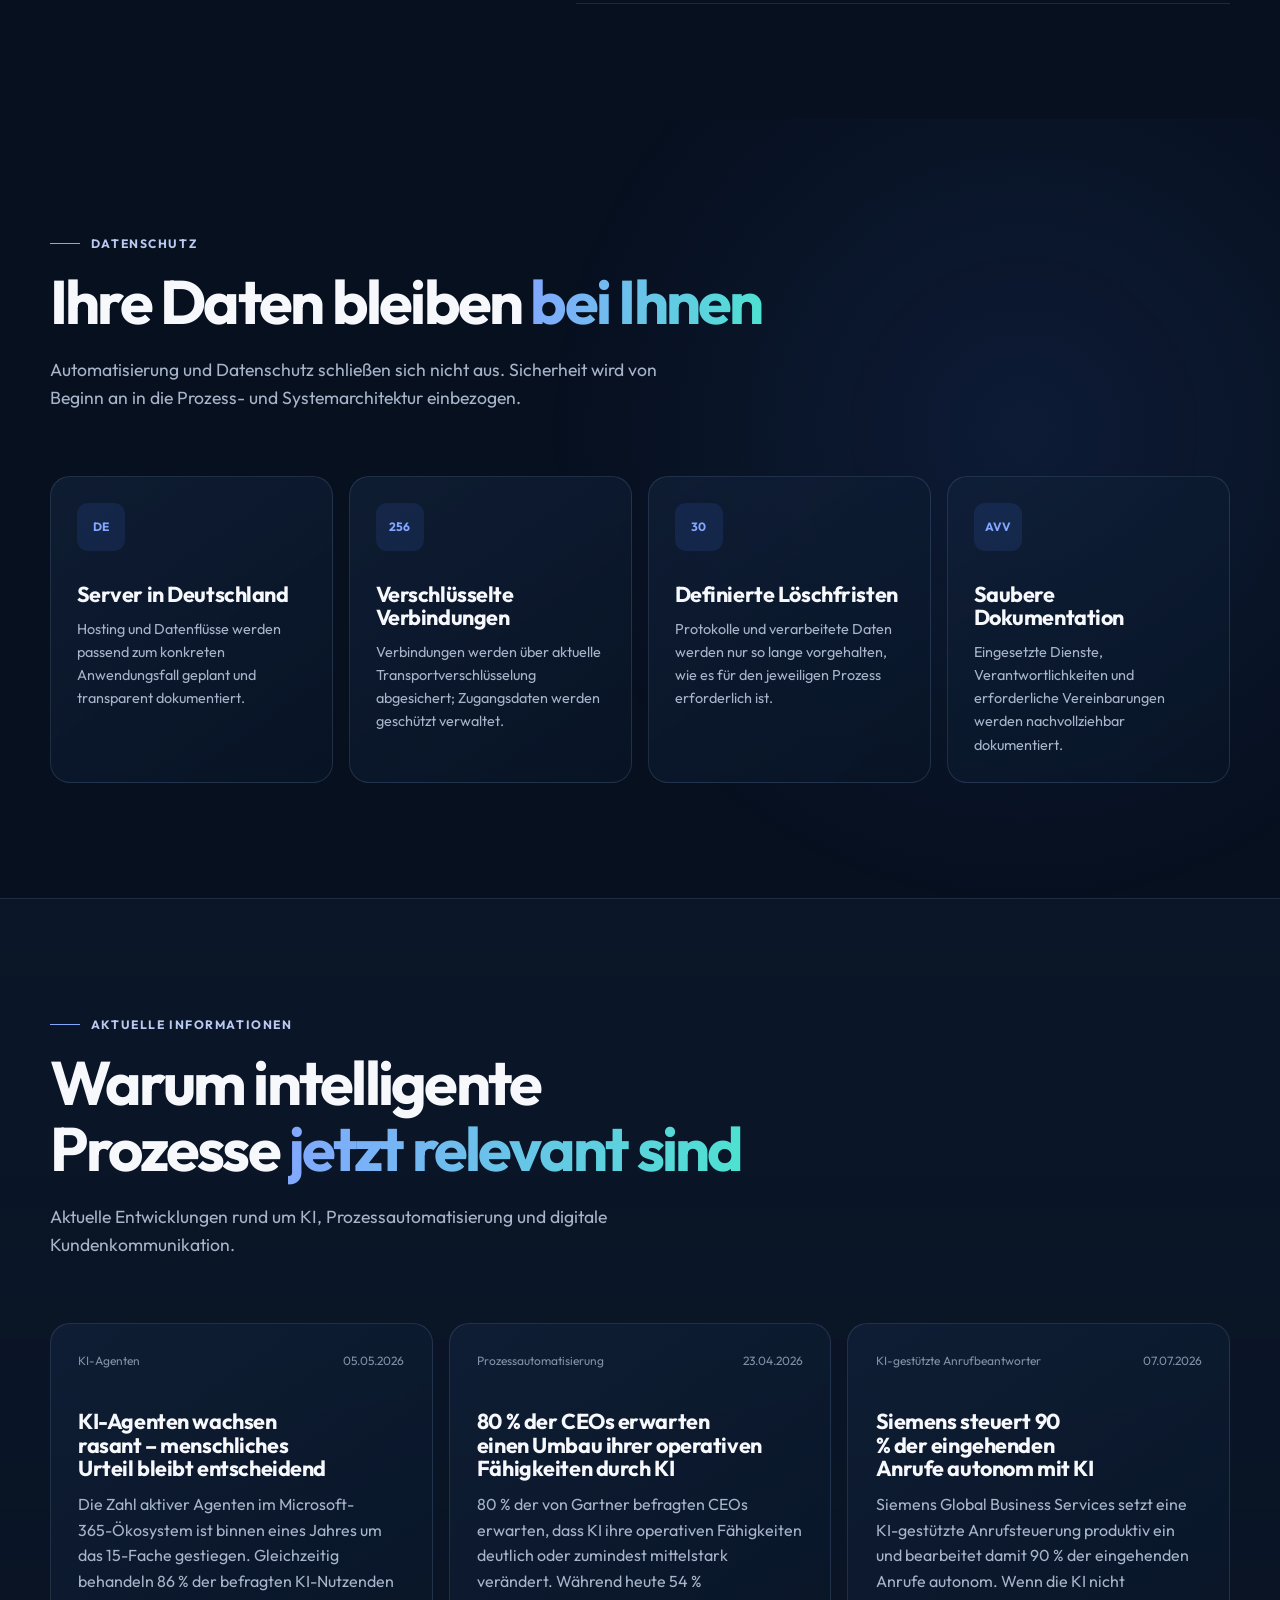
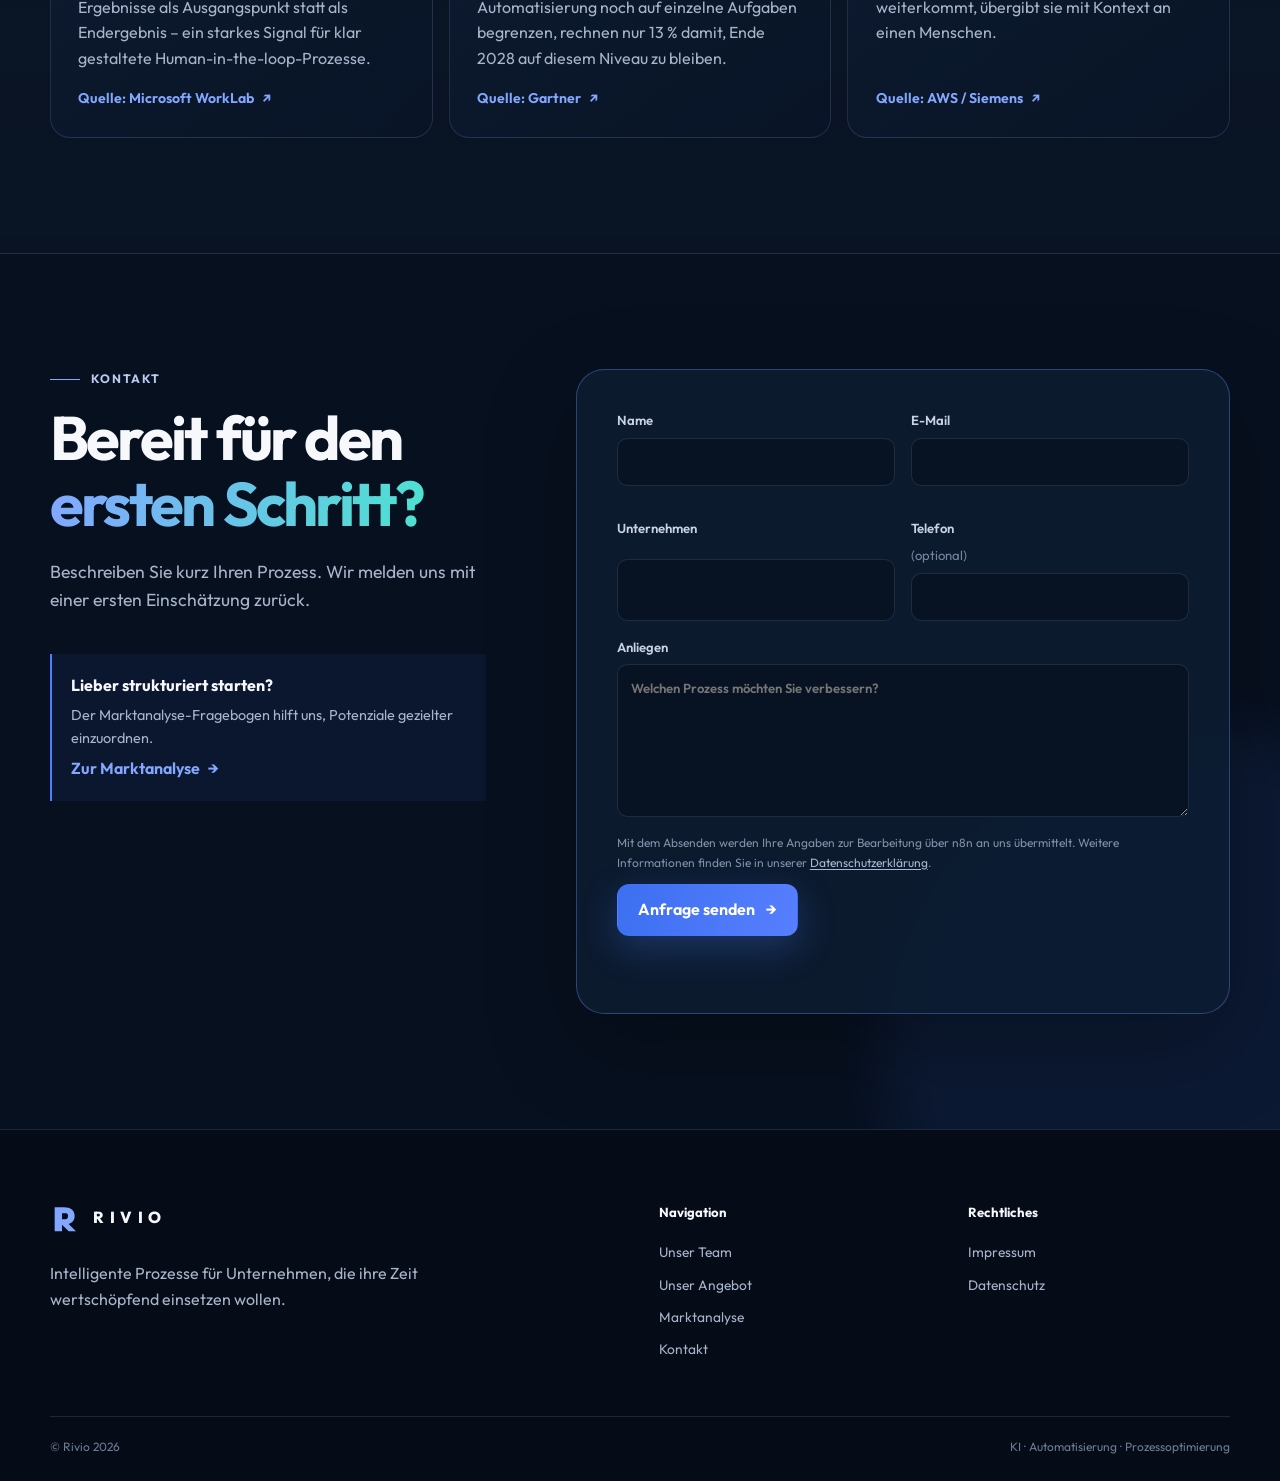
==== commit b2daa92d: "Texte überarbeitet" ====
--- a/index.html
+++ b/index.html
@@ -3,10 +3,10 @@
 <head>
   <meta charset="UTF-8" />
   <meta name="viewport" content="width=device-width, initial-scale=1.0" />
-  <meta name="description" content="Rivio entwickelt KI-Agenten, Automatisierungen und intelligente Anrufbeantworter für messbar bessere Geschäftsprozesse." />
+  <meta name="description" content="Wir entwickeln KI-Agenten, Automatisierungen und intelligente Anrufbeantworter für messbar bessere Geschäftsprozesse" />
   <meta name="theme-color" content="#07101f" />
-  <meta property="og:title" content="Rivio – Intelligente Automation" />
-  <meta property="og:description" content="KI-Agenten, Automatisierungen und Prozessoptimierung für Unternehmen." />
+  <meta property="og:title" content="Rivio – Intelligente Automatisierung" />
+  <meta property="og:description" content="KI-Agenten, Automatisierungen und Prozessoptimierung für Unternehmen" />
   <meta property="og:image" content="https://rivio-solutions.de/rivio-Logo-neu-1.png" />
   <meta property="og:url" content="https://rivio-solutions.de/" />
   <meta property="og:type" content="website" />
@@ -51,22 +51,22 @@
       <div class="hero-glow" aria-hidden="true"></div>
       <div class="container hero-grid">
         <div class="hero-copy">
-          <p class="eyebrow"><span></span>Intelligente Automation für den Mittelstand</p>
-          <h1 id="hero-title">Mehr Wirkung.<br /><span class="gradient-text">Weniger Routine.</span></h1>
-          <p class="hero-lead">Rivio verbindet KI-Agenten, Automatisierungen, Prozessoptimierung und intelligente Anrufbeantworter zu Lösungen, die Teams entlasten und Abläufe skalierbar machen.</p>
+          <p class="eyebrow"><span></span>Intelligente Automatisierung für den Mittelstand</p>
+          <h1 id="hero-title">Mehr Wirkung<br /><span class="gradient-text">Weniger Routine</span></h1>
+          <p class="hero-lead">Wir verbinden ihre Prozesse mit KI-Agenten, Automatisierungen, Prozessoptimierung und intelligente Anrufbeantworter zu Lösungen, die Teams entlasten um mehr Zeit für wertschöpfende Arbeit zu gewinnen!</p>
           <div class="hero-actions">
             <a class="button button-primary" href="marktanalyse.html">Kostenlose Marktanalyse <span aria-hidden="true">↗</span></a>
             <a class="button button-secondary" href="#angebot">Angebot entdecken</a>
           </div>
           <ul class="trust-list" aria-label="Rivio Vorteile">
             <li>Individuell integrierbar</li>
-            <li>DSGVO-orientiert geplant</li>
-            <li>Messbar optimiert</li>
+            <li>DSGVO-orientiert</li>
+            <li>Messbare Verbesserungen</li>
           </ul>
         </div>
 
         <div class="hero-panel" aria-label="Beispiel für Prozessentlastung">
-          <div class="panel-topline"><span>Automationspotenzial</span><span class="live-dot">Live</span></div>
+          <div class="panel-topline"><span>Automatisierungspotenzial</span><span class="live-dot">Live</span></div>
           <div class="metric-main"><strong>15+</strong><span>Stunden pro Woche<br />als Rechenbeispiel</span></div>
           <div class="flow-line"><span>Anfrage</span><i></i><span>KI-Agent</span><i></i><span>Ergebnis</span></div>
           <div class="panel-bars" aria-hidden="true">
@@ -75,15 +75,15 @@
             <span style="--value: 76%"></span>
             <span style="--value: 92%"></span>
           </div>
-          <p>Beispielrechnung bei 30 wiederkehrenden Vorgängen pro Tag und drei Minuten Zeitersparnis je Vorgang.</p>
+          <p>Beispielrechnung bei 30 wiederkehrenden Vorgängen pro Tag und drei Minuten Zeitersparnis je Vorgang</p>
         </div>
       </div>
     </section>
 
     <div class="marquee" aria-hidden="true">
       <div class="marquee-track">
-        <span>KI-Agenten</span><i></i><span>Prozessanalyse</span><i></i><span>Workflow-Automation</span><i></i><span>Voice AI</span><i></i><span>API-Integrationen</span><i></i><span>Human in the Loop</span><i></i>
-        <span>KI-Agenten</span><i></i><span>Prozessanalyse</span><i></i><span>Workflow-Automation</span><i></i><span>Voice AI</span><i></i><span>API-Integrationen</span><i></i><span>Human in the Loop</span><i></i>
+        <span>KI-Agenten</span><i></i><span>Prozessanalyse</span><i></i><span>Workflow-Automatisierung</span><i></i><span>KI-gestützte Anrufbeantworter</span><i></i><span>Human in the Loop</span><i></i>
+        <span>KI-Agenten</span><i></i><span>Prozessanalyse</span><i></i><span>Workflow-Automatisierung</span><i></i><span>KI-gestützte Anrufbeantworter</span><i></i><span>Human in the Loop</span><i></i>
       </div>
     </div>
 
@@ -91,15 +91,15 @@
       <div class="container">
         <div class="section-heading reveal">
           <p class="eyebrow"><span></span>Value Proposition</p>
-          <h2 id="value-title">Technologie, die im Alltag <span class="gradient-text">spürbar entlastet.</span></h2>
-          <p>Wir betrachten nicht nur einzelne Tools, sondern den gesamten Prozess – vom ersten Kontakt bis zum messbaren Ergebnis.</p>
+          <h2 id="value-title">Technologie, die im Alltag <span class="gradient-text">spürbar entlastet</span></h2>
+          <p>Wir betrachten nicht nur einzelne Tools, sondern den gesamten Prozess – vom ersten Kontakt bis zum messbaren Ergebnis</p>
         </div>
 
         <div class="value-grid">
           <article class="value-card reveal">
             <span class="card-number">01</span>
             <h3>KI-Agenten</h3>
-            <p>KI-Agenten recherchieren, strukturieren und bereiten Entscheidungen vor. Menschen behalten bei wichtigen Schritten die Kontrolle, während Routineaufgaben im Hintergrund schneller erledigt werden.</p>
+            <p>KI-Agenten recherchieren, strukturieren und bereiten Entscheidungen vor. Menschen behalten bei kreativen Aufgaben und wichtigen Schritten die Kontrolle, während Routineaufgaben im Hintergrund schneller erledigt werden.</p>
             <strong>Bis zu 60 % weniger Bearbeitungszeit*</strong>
           </article>
           <article class="value-card reveal">
@@ -117,7 +117,7 @@
           <article class="value-card reveal">
             <span class="card-number">04</span>
             <h3>KI-Anrufbeantworter</h3>
-            <p>Anfragen können rund um die Uhr aufgenommen, qualifiziert und an die richtige Stelle übergeben werden. Ihr Team erhält strukturierte Zusammenfassungen statt ungeordneter Rückruflisten.</p>
+            <p>Anfragen können rund um die Uhr aufgenommen und an die richtige Stelle übergeben werden. Ihr Team erhält strukturierte Zusammenfassungen statt ungeordneter Rückruflisten.</p>
             <strong>24/7 erreichbar, ohne Warteschleife</strong>
           </article>
         </div>
@@ -129,8 +129,8 @@
       <div class="container">
         <div class="section-heading reveal">
           <p class="eyebrow"><span></span>Zeitersparnis</p>
-          <h2 id="examples-title">Aus kleinen Schritten wird <span class="gradient-text">echte Kapazität.</span></h2>
-          <p>Drei transparente Rechenbeispiele zeigen, wo Automatisierung im Tagesgeschäft ansetzen kann.</p>
+          <h2 id="examples-title">Aus kleinen Schritten wird <span class="gradient-text">echte Kapazität</span></h2>
+          <p>Drei transparente Rechenbeispiele zeigen, wo Automatisierung im Tagesgeschäft ansetzen kann</p>
         </div>
         <div class="example-grid">
           <article class="example-card reveal">
@@ -159,7 +159,7 @@
       <div class="container">
         <div class="section-heading reveal">
           <p class="eyebrow"><span></span>Unser Team</p>
-          <h2 id="team-title">Drei Perspektiven. <span class="gradient-text">Ein gemeinsames Ziel.</span></h2>
+          <h2 id="team-title">Drei Perspektiven <span class="gradient-text">Ein gemeinsames Ziel.</span></h2>
           <p>Wirtschaftliches Denken, Prozessverständnis und KI-Kompetenz bilden die Grundlage unserer Lösungen.</p>
         </div>
         <div class="team-grid">
@@ -187,7 +187,7 @@
               <h3>Sam Carey</h3>
               <p class="team-role">Wirtschaftsingenieur, Prozessoptimierungs- &amp; KI-Experte</p>
               <p>Sam analysiert Abläufe vom Engpass bis zur Übergabe und entwickelt daraus klare, automatisierbare Prozesse mit praxistauglicher KI-Unterstützung.</p>
-              <ul><li>Prozessanalyse</li><li>Automation</li><li>Kontinuierliche Optimierung</li></ul>
+              <ul><li>Prozessanalyse</li><li>Automatisierung</li><li>Kontinuierliche Optimierung</li></ul>
             </div>
           </article>
         </div>
@@ -198,7 +198,7 @@
       <div class="container">
         <div class="section-heading reveal">
           <p class="eyebrow"><span></span>Unser Angebot</p>
-          <h2 id="offer-title">Die passende Automation für <span class="gradient-text">jeden Kontrollgrad.</span></h2>
+          <h2 id="offer-title">Die passende Automatisierungen für <span class="gradient-text">jeden Kontrollgrad</span></h2>
           <p>Von vollständig automatisierten Workflows bis zur bewussten menschlichen Freigabe: Die Lösung folgt dem Risiko und dem Prozess.</p>
         </div>
 
@@ -232,8 +232,8 @@
           <article class="offer-card reveal">
             <div class="offer-index">03</div>
             <div>
-              <p class="offer-label">Voice AI</p>
-              <h3>KI-Anrufbeantworter</h3>
+              <p class="offer-label">KI-gestützte Anrufbeantworter</p>
+              <h3>KI-gestützte Anrufbeantworter</h3>
               <p>Der digitale Telefonassistent nimmt Anliegen auf, beantwortet definierte Fragen und übergibt strukturierte Informationen an Ihr Team.</p>
             </div>
             <ul>
@@ -250,7 +250,7 @@
       <div class="container process-layout">
         <div class="section-heading reveal">
           <p class="eyebrow"><span></span>So arbeiten wir</p>
-          <h2 id="process-title">Von der Analyse zur <span class="gradient-text">stabilen Lösung.</span></h2>
+          <h2 id="process-title">Von der Analyse zur <span class="gradient-text">stabilen Lösung</span></h2>
           <p>Bestehende Abläufe werden zuerst verstanden, dann vereinfacht und schließlich kontrolliert automatisiert.</p>
           <a class="text-link" href="marktanalyse.html">Mit der Marktanalyse starten <span aria-hidden="true">→</span></a>
         </div>
@@ -267,7 +267,7 @@
       <div class="container">
         <div class="section-heading reveal">
           <p class="eyebrow"><span></span>Datenschutz</p>
-          <h2 id="security-title">Ihre Daten bleiben <span class="gradient-text">bei Ihnen.</span></h2>
+          <h2 id="security-title">Ihre Daten bleiben <span class="gradient-text">bei Ihnen</span></h2>
           <p>Automatisierung und Datenschutz schließen sich nicht aus. Sicherheit wird von Beginn an in die Prozess- und Systemarchitektur einbezogen.</p>
         </div>
         <div class="security-grid">
@@ -283,8 +283,8 @@
       <div class="container">
         <div class="section-heading reveal">
           <p class="eyebrow"><span></span>Aktuelle Informationen</p>
-          <h2 id="news-title">Warum intelligente Prozesse <span class="gradient-text">jetzt relevant sind.</span></h2>
-          <p>Aktuelle Entwicklungen rund um KI, Automation und digitale Kundenkommunikation.</p>
+          <h2 id="news-title">Warum intelligente Prozesse <span class="gradient-text">jetzt relevant sind</span></h2>
+          <p>Aktuelle Entwicklungen rund um KI, Prozessautomatisierung und digitale Kundenkommunikation.</p>
         </div>
         <div class="news-grid" data-news-grid>
           <article class="news-card reveal">
@@ -294,13 +294,13 @@
             <a class="text-link" href="https://www.microsoft.com/en-us/worklab/work-trend-index/agents-human-agency-and-the-opportunity-for-every-organization" target="_blank" rel="noopener noreferrer">Quelle: Microsoft WorkLab <span aria-hidden="true">↗</span></a>
           </article>
           <article class="news-card reveal">
-            <div class="news-meta"><span>Prozessautomation</span><time datetime="2026-04-23">23.04.2026</time></div>
+            <div class="news-meta"><span>Prozessautomatisierung</span><time datetime="2026-04-23">23.04.2026</time></div>
             <h3>80 % der CEOs erwarten einen Umbau ihrer operativen Fähigkeiten durch KI</h3>
             <p>80 % der von Gartner befragten CEOs erwarten, dass KI ihre operativen Fähigkeiten deutlich oder zumindest mittelstark verändert. Während heute 54 % Automatisierung noch auf einzelne Aufgaben begrenzen, rechnen nur 13 % damit, Ende 2028 auf diesem Niveau zu bleiben.</p>
             <a class="text-link" href="https://www.gartner.com/en/newsroom/press-releases/2026-04-23-gartner-survey-reveals-80-percent-of-ceos-say-artificial-intelligence-will-force-operational-capability-overhauls" target="_blank" rel="noopener noreferrer">Quelle: Gartner <span aria-hidden="true">↗</span></a>
           </article>
           <article class="news-card reveal">
-            <div class="news-meta"><span>Voice AI</span><time datetime="2026-07-07">07.07.2026</time></div>
+            <div class="news-meta"><span>KI-gestützte Anrufbeantworter</span><time datetime="2026-07-07">07.07.2026</time></div>
             <h3>Siemens steuert 90 % der eingehenden Anrufe autonom mit KI</h3>
             <p>Siemens Global Business Services setzt eine KI-gestützte Anrufsteuerung produktiv ein und bearbeitet damit 90 % der eingehenden Anrufe autonom. Wenn die KI nicht weiterkommt, übergibt sie mit Kontext an einen Menschen.</p>
             <a class="text-link" href="https://aws.amazon.com/blogs/contact-center/how-siemens-handles-90-of-calls-autonomously-with-amazon-connect-customer-ai-agents/" target="_blank" rel="noopener noreferrer">Quelle: AWS / Siemens <span aria-hidden="true">↗</span></a>
@@ -363,7 +363,7 @@
         <a href="datenschutz.html">Datenschutz</a>
       </nav>
     </div>
-    <div class="container footer-bottom"><span>© Rivio <span data-current-year>2026</span></span><span>KI · Automation · Prozesse</span></div>
+    <div class="container footer-bottom"><span>© Rivio <span data-current-year>2026</span></span><span>KI · Automatisierung · Prozessoptimierung</span></div>
   </footer>
 </body>
 </html>
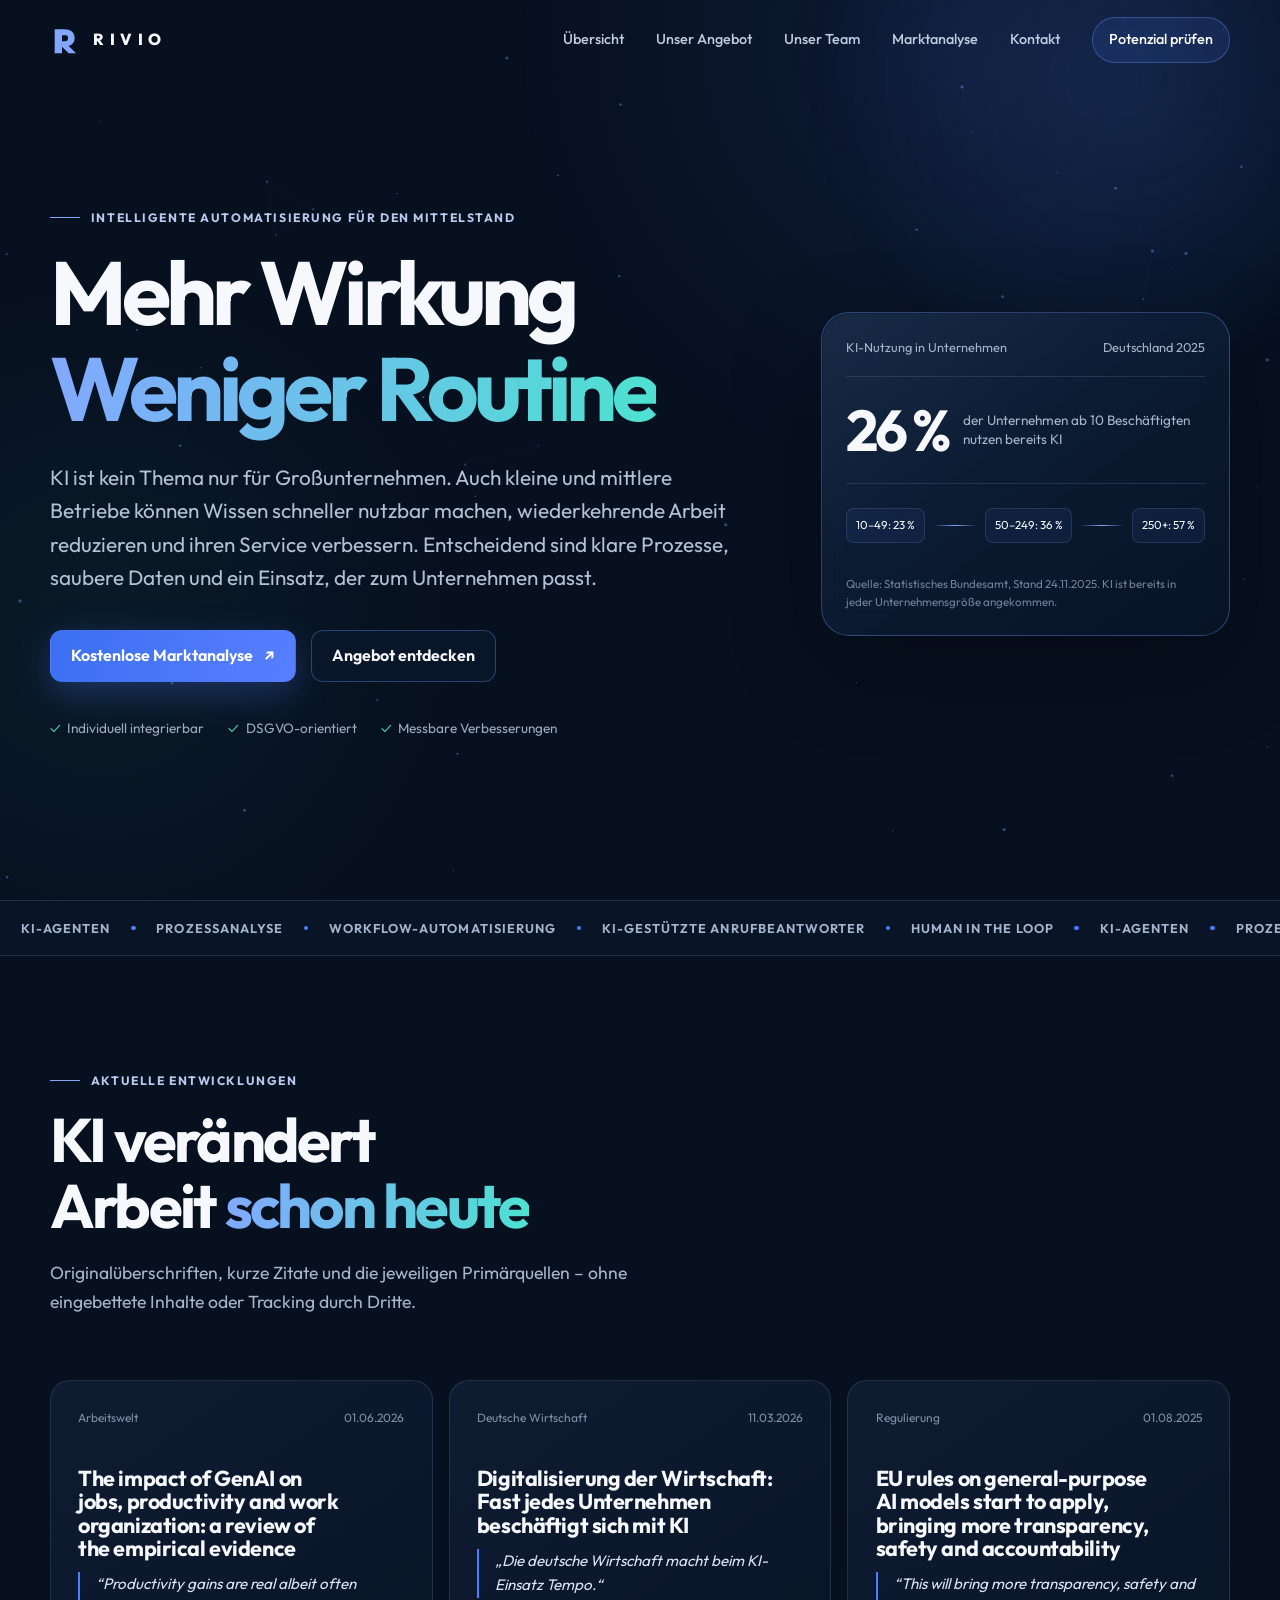
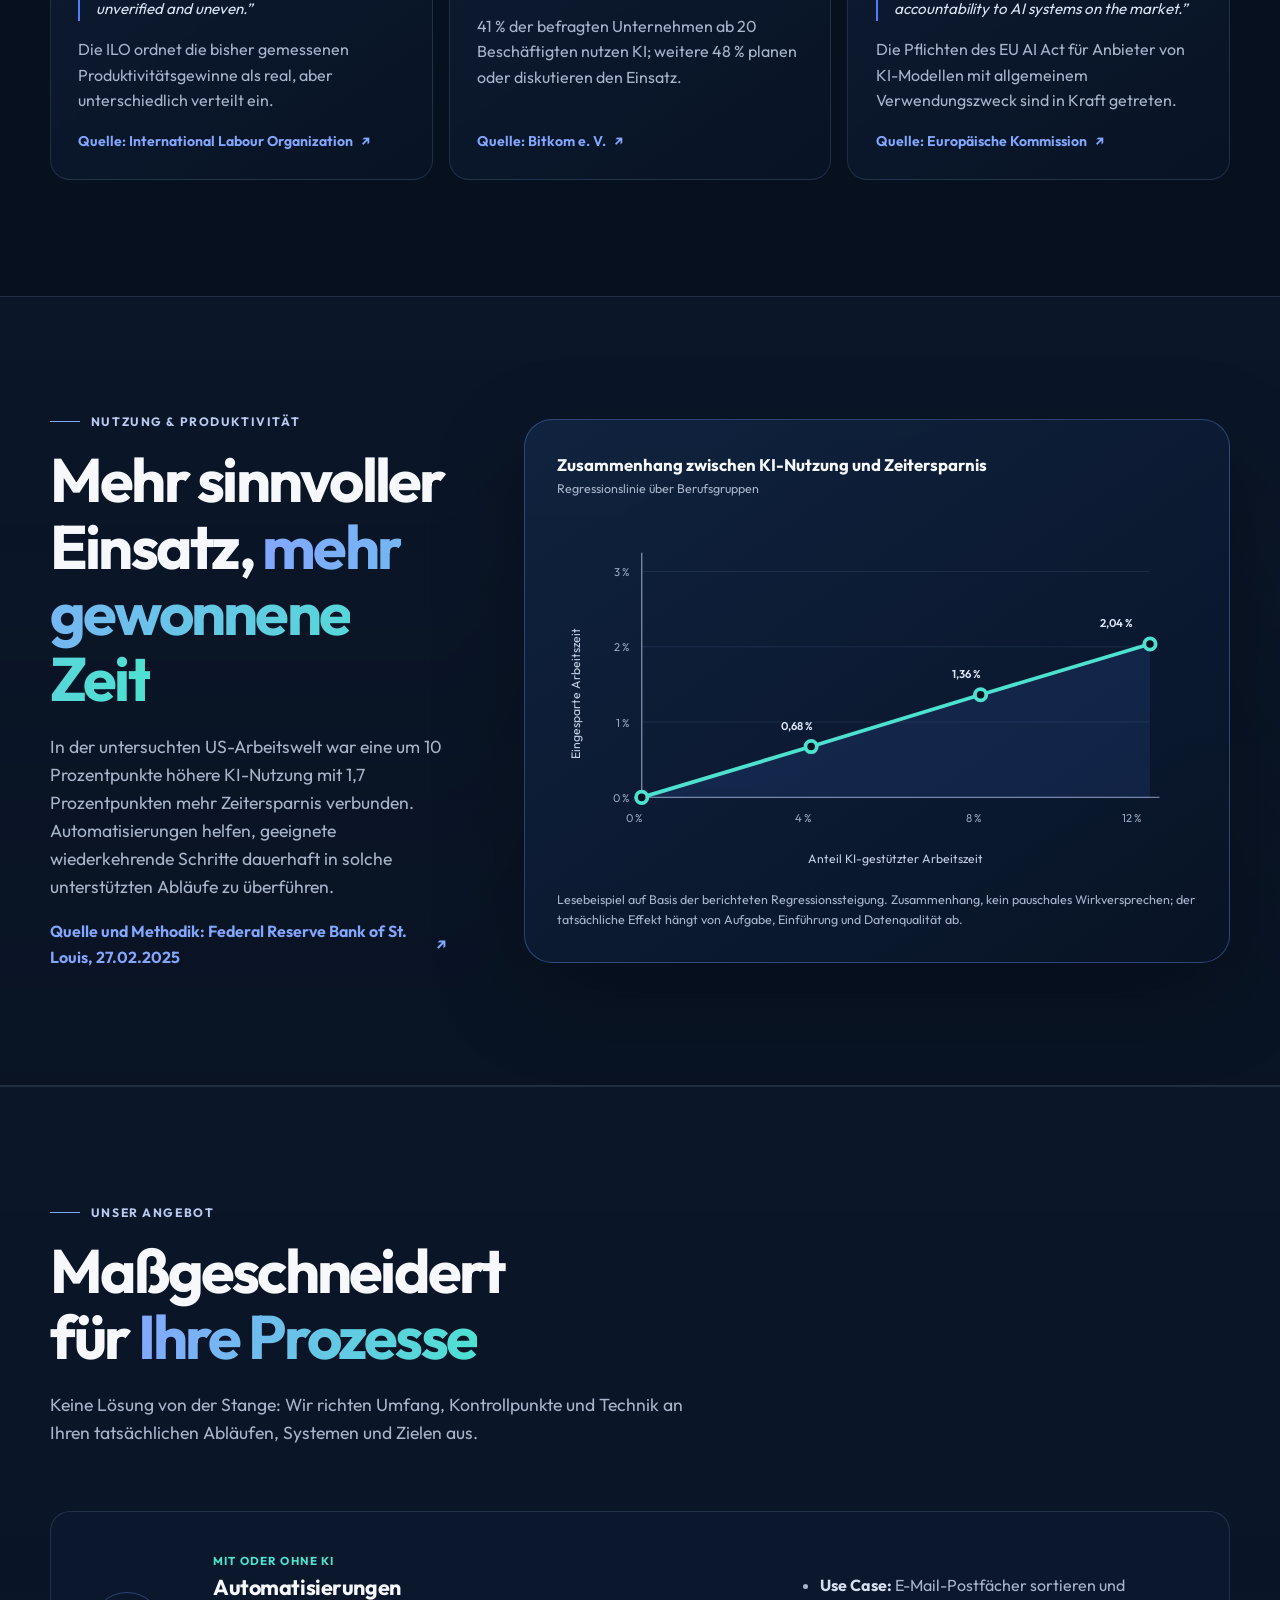
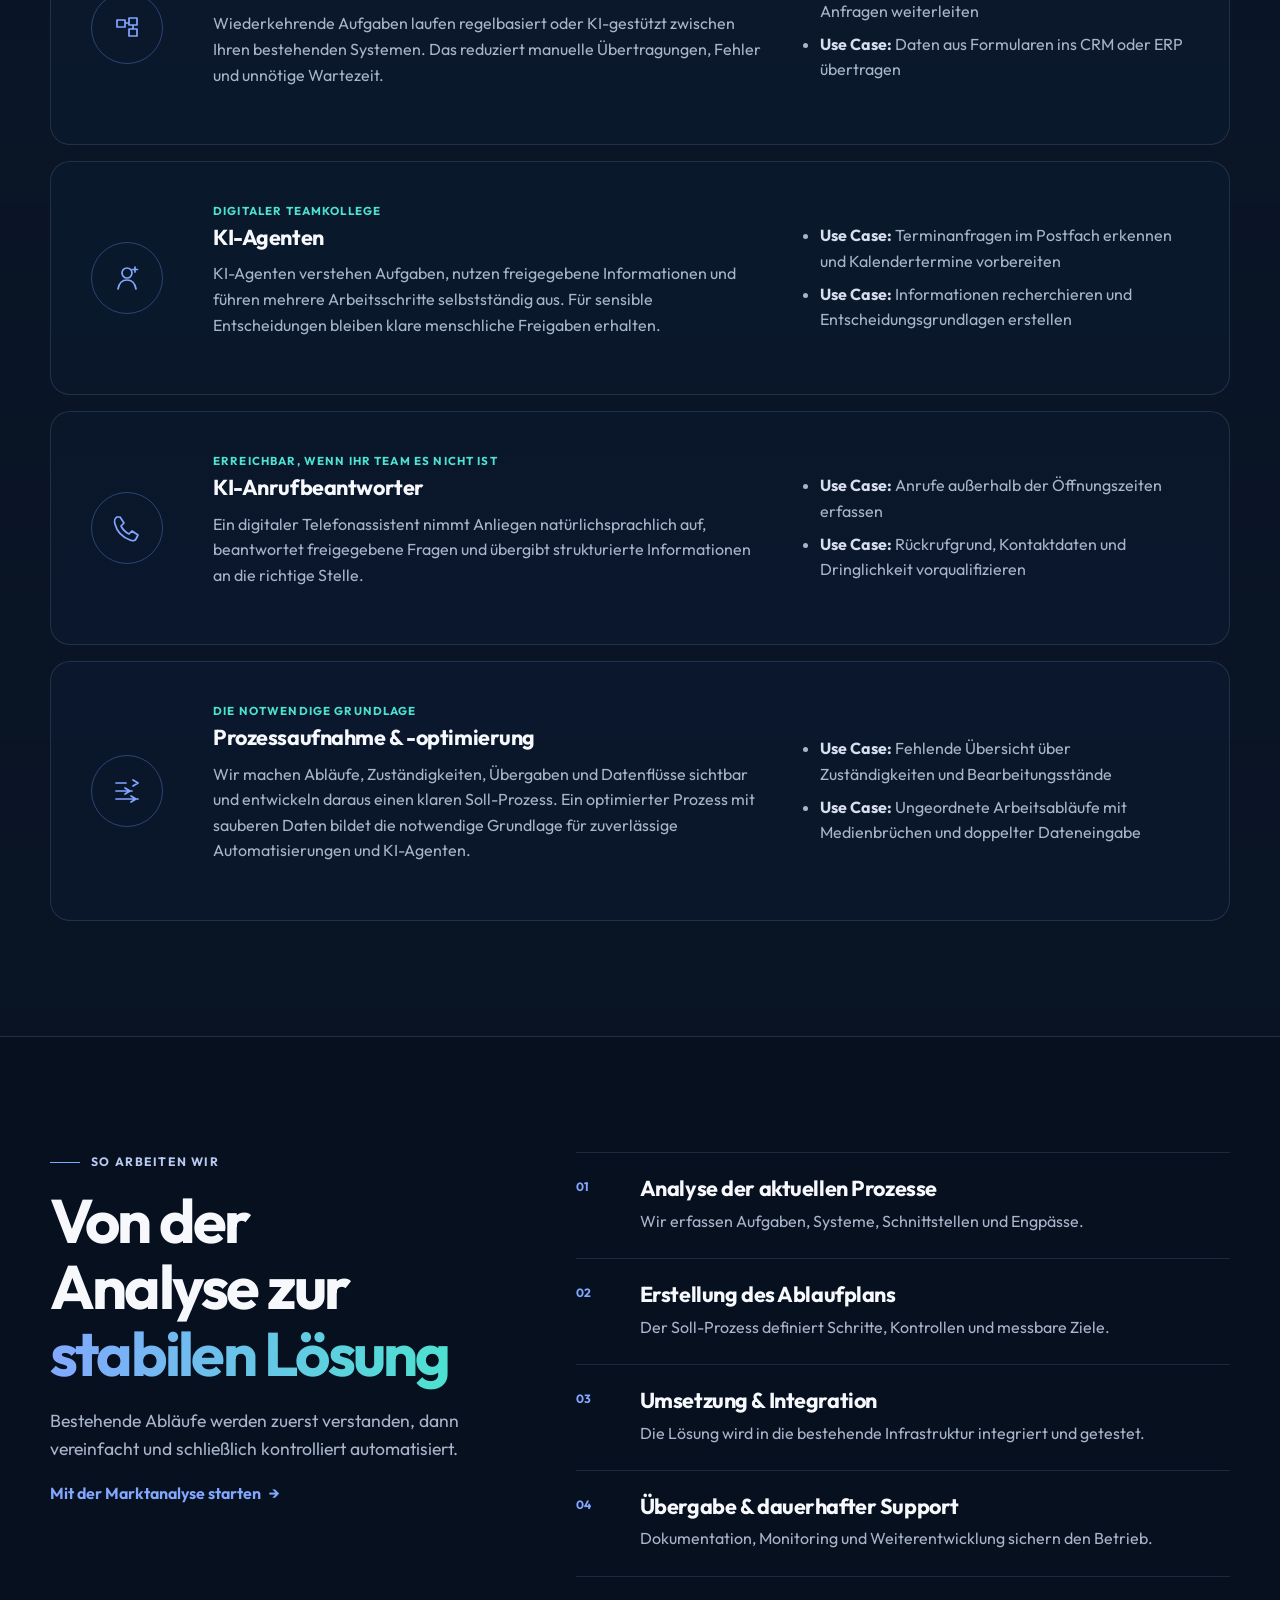
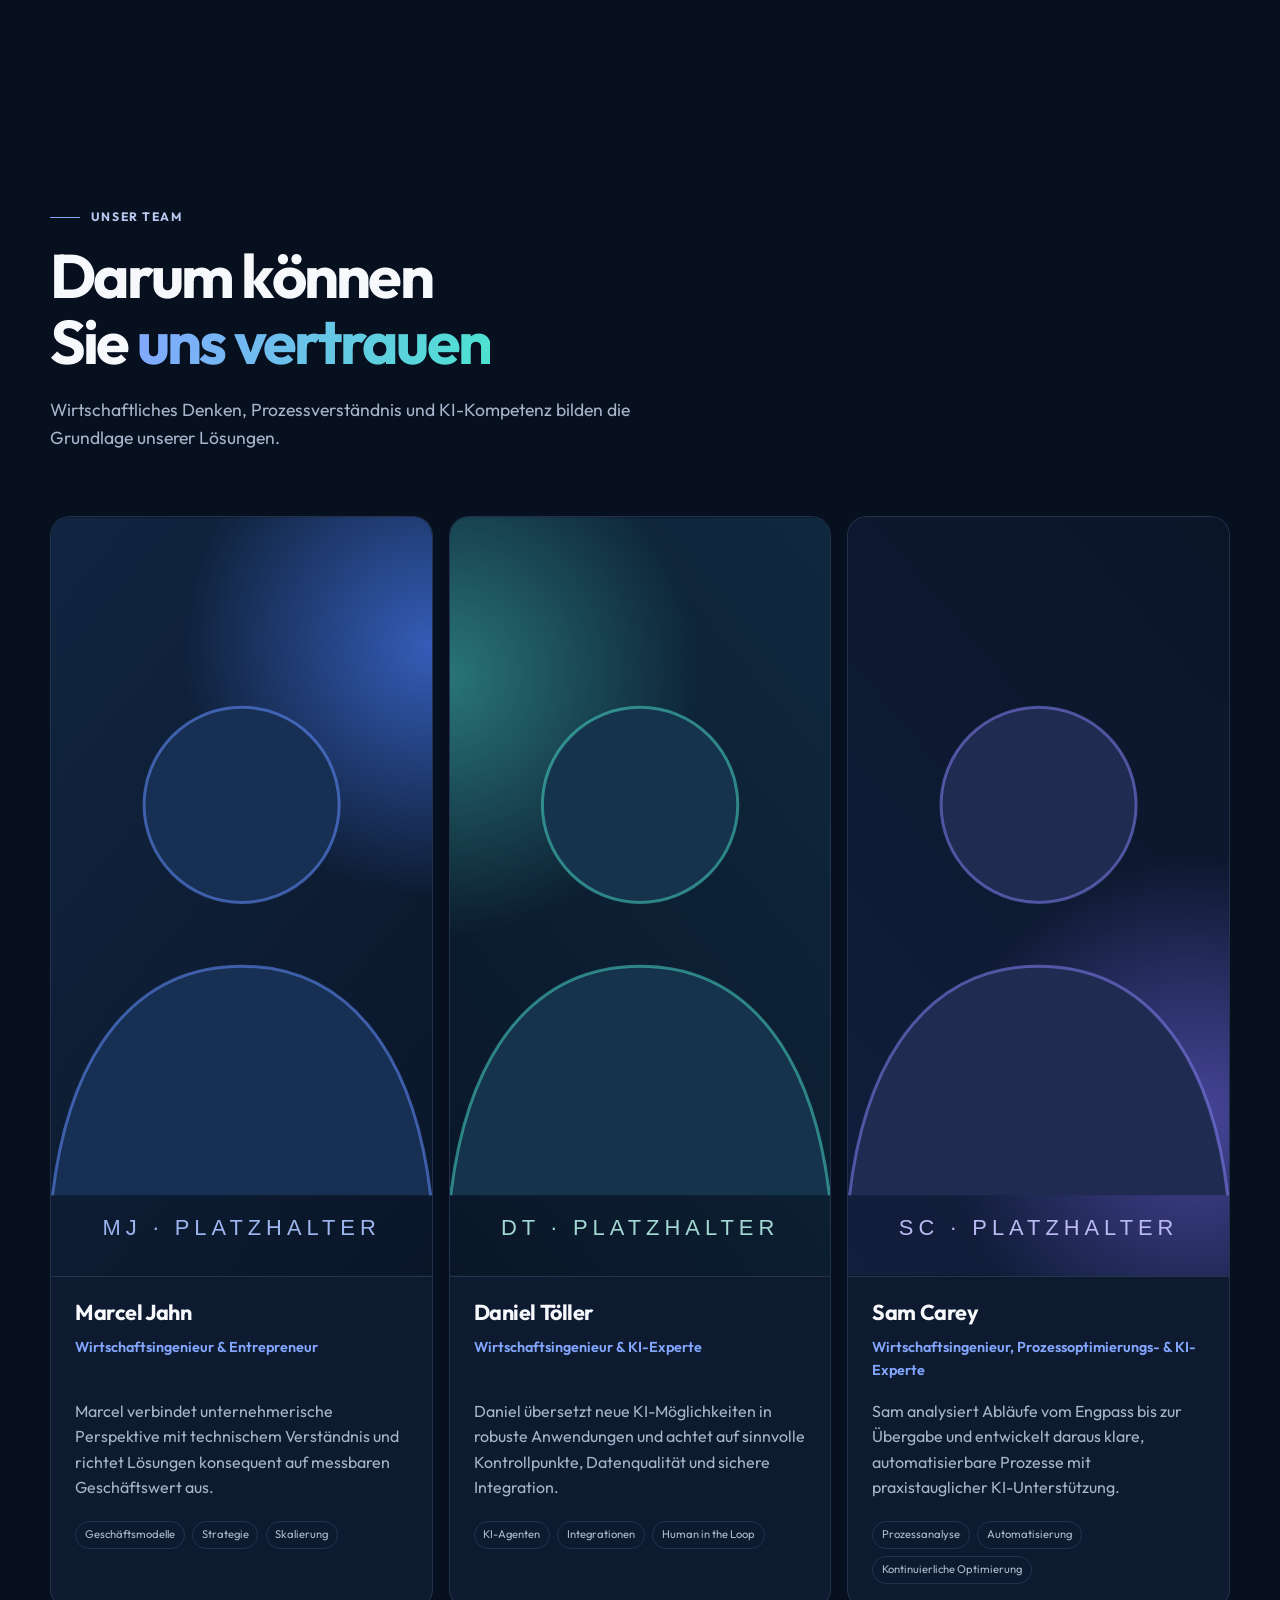
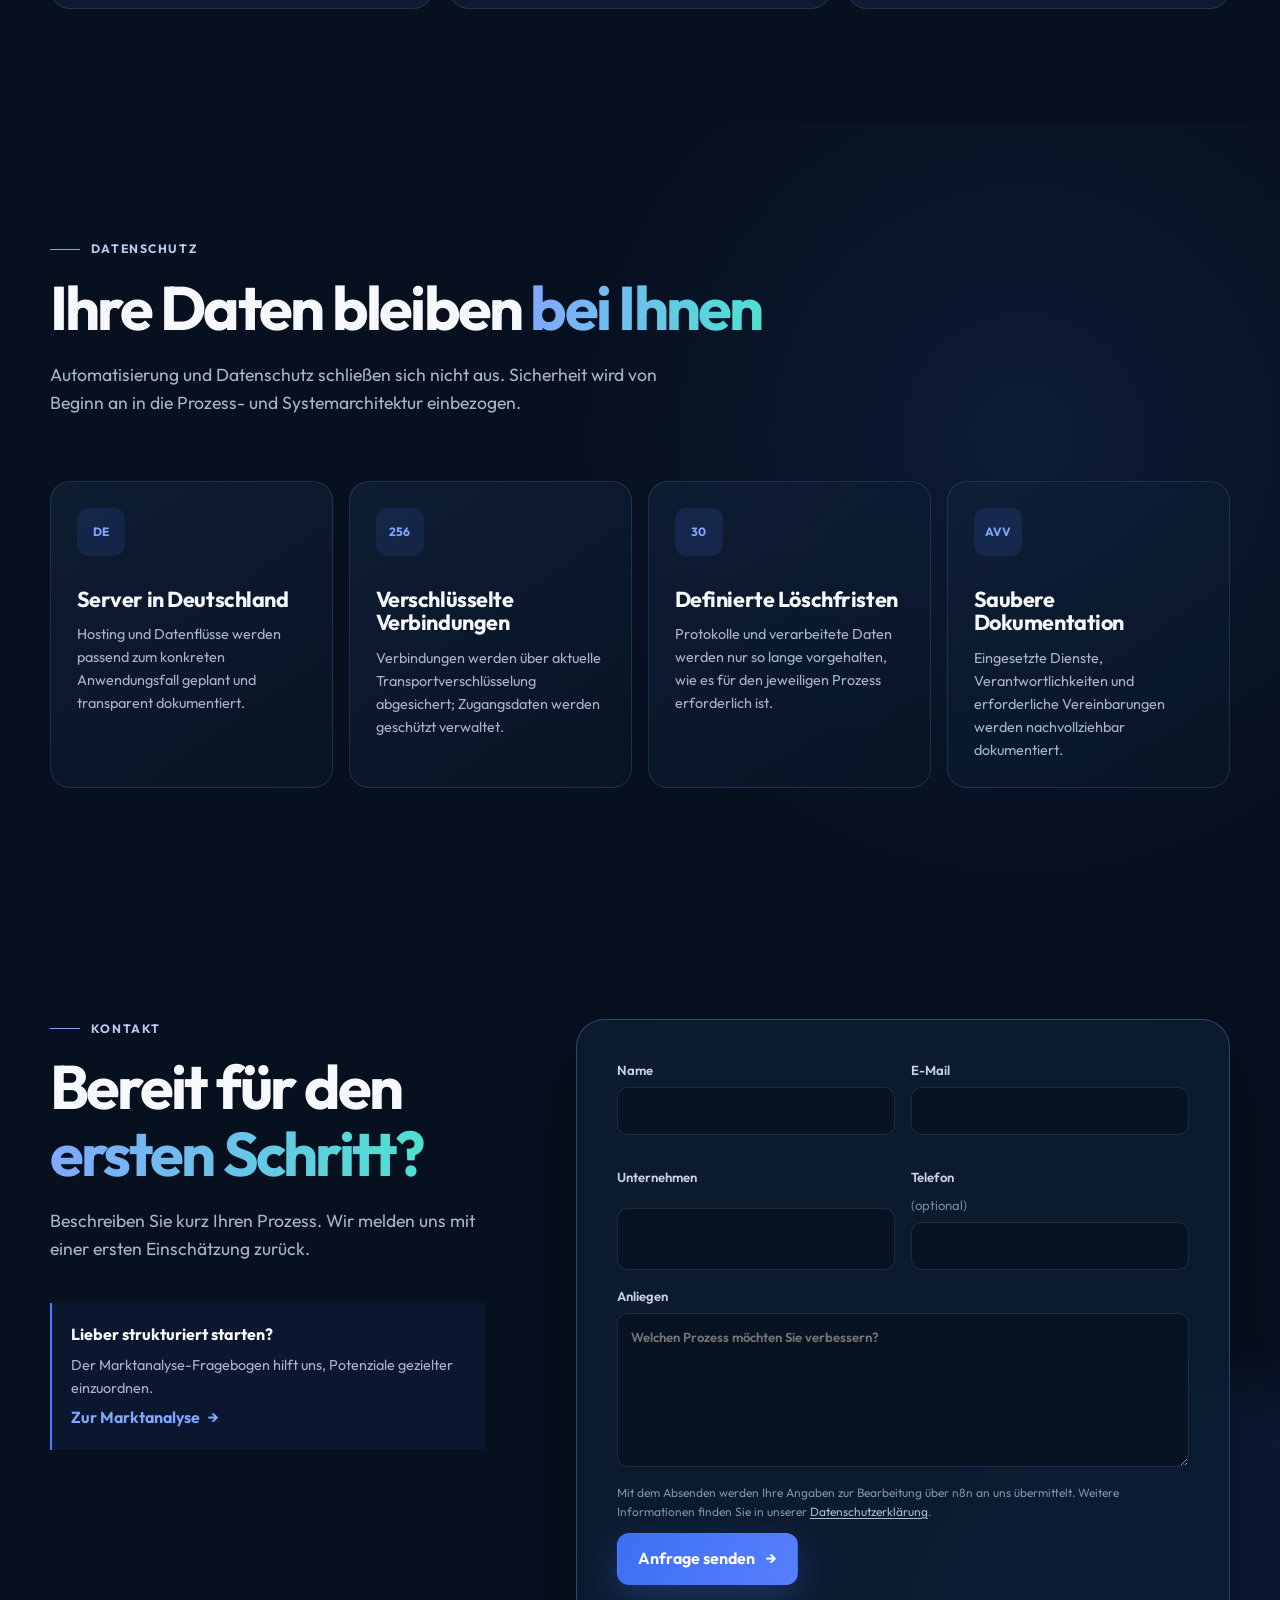
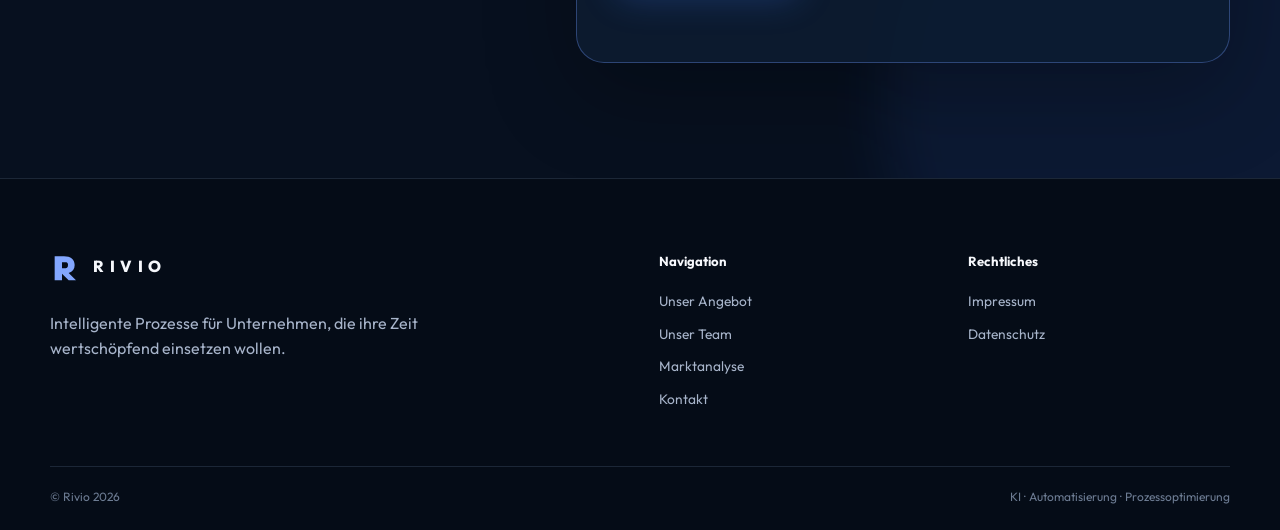
==== commit 6468fabd: "Website-Inhalte und Seitenstruktur überarbeiten" ====
--- a/index.html
+++ b/index.html
@@ -14,7 +14,7 @@
   <link rel="preconnect" href="https://fonts.googleapis.com" />
   <link rel="preconnect" href="https://fonts.gstatic.com" crossorigin />
   <link href="https://fonts.googleapis.com/css2?family=Outfit:wght@300;400;500;600;700;800&display=swap" rel="stylesheet" />
-  <link rel="stylesheet" href="assets/css/main.css?v=20260814-1" />
+  <link rel="stylesheet" href="assets/css/main.css?v=20260814-2" />
   <script src="assets/js/main.js?v=20260814-1" defer></script>
 </head>
 <body>
@@ -36,8 +36,8 @@
 
       <nav class="primary-nav" id="primary-navigation" aria-label="Hauptnavigation" data-nav>
         <a href="#overview">Übersicht</a>
+        <a href="#angebot">Unser Angebot</a>
         <a href="#team">Unser Team</a>
-        <a href="#angebot">Unser Angebot</a>
         <a href="marktanalyse.html">Marktanalyse</a>
         <a href="#kontakt">Kontakt</a>
         <a class="nav-cta" href="marktanalyse.html">Potenzial prüfen</a>
@@ -53,7 +53,7 @@
         <div class="hero-copy">
           <p class="eyebrow"><span></span>Intelligente Automatisierung für den Mittelstand</p>
           <h1 id="hero-title">Mehr Wirkung<br /><span class="gradient-text">Weniger Routine</span></h1>
-          <p class="hero-lead">Wir verbinden ihre Prozesse mit KI-Agenten, Automatisierungen, Prozessoptimierung und intelligente Anrufbeantworter zu Lösungen, die Teams entlasten um mehr Zeit für wertschöpfende Arbeit zu gewinnen!</p>
+          <p class="hero-lead">KI ist kein Thema nur für Großunternehmen. Auch kleine und mittlere Betriebe können Wissen schneller nutzbar machen, wiederkehrende Arbeit reduzieren und ihren Service verbessern. Entscheidend sind klare Prozesse, saubere Daten und ein Einsatz, der zum Unternehmen passt.</p>
           <div class="hero-actions">
             <a class="button button-primary" href="marktanalyse.html">Kostenlose Marktanalyse <span aria-hidden="true">↗</span></a>
             <a class="button button-secondary" href="#angebot">Angebot entdecken</a>
@@ -65,17 +65,11 @@
           </ul>
         </div>
 
-        <div class="hero-panel" aria-label="Beispiel für Prozessentlastung">
-          <div class="panel-topline"><span>Automatisierungspotenzial</span><span class="live-dot">Live</span></div>
-          <div class="metric-main"><strong>15+</strong><span>Stunden pro Woche<br />als Rechenbeispiel</span></div>
-          <div class="flow-line"><span>Anfrage</span><i></i><span>KI-Agent</span><i></i><span>Ergebnis</span></div>
-          <div class="panel-bars" aria-hidden="true">
-            <span style="--value: 34%"></span>
-            <span style="--value: 58%"></span>
-            <span style="--value: 76%"></span>
-            <span style="--value: 92%"></span>
-          </div>
-          <p>Beispielrechnung bei 30 wiederkehrenden Vorgängen pro Tag und drei Minuten Zeitersparnis je Vorgang</p>
+        <div class="hero-panel" aria-label="KI-Nutzung in deutschen Unternehmen 2025">
+          <div class="panel-topline"><span>KI-Nutzung in Unternehmen</span><span>Deutschland 2025</span></div>
+          <div class="metric-main"><strong>26 %</strong><span>der Unternehmen ab 10 Beschäftigten<br />nutzen bereits KI</span></div>
+          <div class="flow-line"><span>10–49: 23 %</span><i></i><span>50–249: 36 %</span><i></i><span>250+: 57 %</span></div>
+          <p><a href="https://www.destatis.de/DE/Themen/Branchen-Unternehmen/Unternehmen/IKT-in-Unternehmen-IKT-Branche/Tabellen/ikti-unternehmen-kuenstliche-intelligenz.html" target="_blank" rel="noopener noreferrer">Quelle: Statistisches Bundesamt, Stand 24.11.2025</a>. KI ist bereits in jeder Unternehmensgröße angekommen.</p>
         </div>
       </div>
     </section>
@@ -87,71 +81,140 @@
       </div>
     </div>
 
-    <section class="section" aria-labelledby="value-title">
+    <section class="section" id="news" aria-labelledby="news-title">
       <div class="container">
         <div class="section-heading reveal">
-          <p class="eyebrow"><span></span>Value Proposition</p>
-          <h2 id="value-title">Technologie, die im Alltag <span class="gradient-text">spürbar entlastet</span></h2>
-          <p>Wir betrachten nicht nur einzelne Tools, sondern den gesamten Prozess – vom ersten Kontakt bis zum messbaren Ergebnis</p>
-        </div>
-
-        <div class="value-grid">
-          <article class="value-card reveal">
-            <span class="card-number">01</span>
-            <h3>KI-Agenten</h3>
-            <p>KI-Agenten recherchieren, strukturieren und bereiten Entscheidungen vor. Menschen behalten bei kreativen Aufgaben und wichtigen Schritten die Kontrolle, während Routineaufgaben im Hintergrund schneller erledigt werden.</p>
-            <strong>Bis zu 60 % weniger Bearbeitungszeit*</strong>
-          </article>
-          <article class="value-card reveal">
-            <span class="card-number">02</span>
-            <h3>Automatisierungen</h3>
-            <p>Wiederkehrende Abläufe laufen zuverlässig zwischen Ihren bestehenden Systemen. Das reduziert Übertragungsfehler und schafft Zeit für wertschöpfende Arbeit.</p>
-            <strong>Beispiel: 3 Minuten je Vorgang sparen*</strong>
-          </article>
-          <article class="value-card reveal">
-            <span class="card-number">03</span>
-            <h3>Prozessoptimierung</h3>
-            <p>Wir identifizieren Engpässe, vereinfachen Übergaben und definieren einen klaren Soll-Prozess. Erst danach wird entschieden, welche Schritte automatisiert werden.</p>
-            <strong>Weniger Schleifen, klare Zuständigkeiten</strong>
-          </article>
-          <article class="value-card reveal">
-            <span class="card-number">04</span>
-            <h3>KI-Anrufbeantworter</h3>
-            <p>Anfragen können rund um die Uhr aufgenommen und an die richtige Stelle übergeben werden. Ihr Team erhält strukturierte Zusammenfassungen statt ungeordneter Rückruflisten.</p>
-            <strong>24/7 erreichbar, ohne Warteschleife</strong>
-          </article>
-        </div>
-        <p class="fine-print">* Rechenbeispiele, keine pauschale Ergebnisgarantie. Das tatsächliche Potenzial hängt vom jeweiligen Prozess ab.</p>
-      </div>
-    </section>
-
-    <section class="section section-muted" aria-labelledby="examples-title">
+          <p class="eyebrow"><span></span>Aktuelle Entwicklungen</p>
+          <h2 id="news-title">KI verändert Arbeit <span class="gradient-text">schon heute</span></h2>
+          <p>Originalüberschriften, kurze Zitate und die jeweiligen Primärquellen – ohne eingebettete Inhalte oder Tracking durch Dritte.</p>
+        </div>
+        <div class="news-grid">
+          <article class="news-card reveal">
+            <div class="news-meta"><span>Arbeitswelt</span><time datetime="2026-06-01">01.06.2026</time></div>
+            <h3>The impact of GenAI on jobs, productivity and work organization: a review of the empirical evidence</h3>
+            <blockquote>“Productivity gains are real albeit often unverified and uneven.”</blockquote>
+            <p>Die ILO ordnet die bisher gemessenen Produktivitätsgewinne als real, aber unterschiedlich verteilt ein.</p>
+            <a class="text-link" href="https://www.ilo.org/publications/impact-genai-jobs-productivity-and-work-organization-review-empirical" target="_blank" rel="noopener noreferrer">Quelle: International Labour Organization <span aria-hidden="true">↗</span></a>
+          </article>
+          <article class="news-card reveal">
+            <div class="news-meta"><span>Deutsche Wirtschaft</span><time datetime="2026-03-11">11.03.2026</time></div>
+            <h3>Digitalisierung der Wirtschaft: Fast jedes Unternehmen beschäftigt sich mit KI</h3>
+            <blockquote>„Die deutsche Wirtschaft macht beim KI-Einsatz Tempo.“</blockquote>
+            <p>41 % der befragten Unternehmen ab 20 Beschäftigten nutzen KI; weitere 48 % planen oder diskutieren den Einsatz.</p>
+            <a class="text-link" href="https://www.bitkom.org/Presse/Presseinformation/Digitalisierung-der-Wirtschaft-Unternehmen-beschaeftigen-sich-mit-KI" target="_blank" rel="noopener noreferrer">Quelle: Bitkom e. V. <span aria-hidden="true">↗</span></a>
+          </article>
+          <article class="news-card reveal">
+            <div class="news-meta"><span>Regulierung</span><time datetime="2025-08-01">01.08.2025</time></div>
+            <h3>EU rules on general-purpose AI models start to apply, bringing more transparency, safety and accountability</h3>
+            <blockquote>“This will bring more transparency, safety and accountability to AI systems on the market.”</blockquote>
+            <p>Die Pflichten des EU AI Act für Anbieter von KI-Modellen mit allgemeinem Verwendungszweck sind in Kraft getreten.</p>
+            <a class="text-link" href="https://digital-strategy.ec.europa.eu/en/news/eu-rules-general-purpose-ai-models-start-apply-bringing-more-transparency-safety-and-accountability" target="_blank" rel="noopener noreferrer">Quelle: Europäische Kommission <span aria-hidden="true">↗</span></a>
+          </article>
+        </div>
+      </div>
+    </section>
+
+    <section class="section section-muted" id="produktivitaet" aria-labelledby="productivity-title">
+      <div class="container productivity-layout">
+        <div class="section-heading reveal">
+          <p class="eyebrow"><span></span>Nutzung &amp; Produktivität</p>
+          <h2 id="productivity-title">Mehr sinnvoller Einsatz, <span class="gradient-text">mehr gewonnene Zeit</span></h2>
+          <p>In der untersuchten US-Arbeitswelt war eine um 10 Prozentpunkte höhere KI-Nutzung mit 1,7 Prozentpunkten mehr Zeitersparnis verbunden. Automatisierungen helfen, geeignete wiederkehrende Schritte dauerhaft in solche unterstützten Abläufe zu überführen.</p>
+          <a class="text-link" href="https://www.stlouisfed.org/on-the-economy/2025/feb/impact-generative-ai-work-productivity" target="_blank" rel="noopener noreferrer">Quelle und Methodik: Federal Reserve Bank of St. Louis, 27.02.2025 <span aria-hidden="true">↗</span></a>
+        </div>
+        <figure class="productivity-chart reveal">
+          <figcaption><strong>Zusammenhang zwischen KI-Nutzung und Zeitersparnis</strong><span>Regressionslinie über Berufsgruppen</span></figcaption>
+          <svg viewBox="0 0 680 390" role="img" aria-labelledby="chart-title chart-desc">
+            <title id="chart-title">KI-Nutzungsanteil und eingesparte Arbeitszeit</title>
+            <desc id="chart-desc">Je zehn Prozentpunkte mehr KI-gestützte Arbeitszeit sind mit 1,7 Prozentpunkten mehr eingesparter Arbeitszeit verbunden.</desc>
+            <g class="chart-grid"><line x1="90" y1="300" x2="630" y2="300"/><line x1="90" y1="220" x2="630" y2="220"/><line x1="90" y1="140" x2="630" y2="140"/><line x1="90" y1="60" x2="630" y2="60"/></g>
+            <g class="chart-axis"><line x1="90" y1="40" x2="90" y2="300"/><line x1="90" y1="300" x2="640" y2="300"/></g>
+            <g class="chart-labels"><text x="76" y="305">0 %</text><text x="76" y="225">1 %</text><text x="76" y="145">2 %</text><text x="76" y="65">3 %</text><text x="90" y="326">0 %</text><text x="270" y="326">4 %</text><text x="450" y="326">8 %</text><text x="620" y="326">12 %</text><text class="axis-title" x="360" y="370">Anteil KI-gestützter Arbeitszeit</text><text class="axis-title axis-title-y" transform="translate(24 190) rotate(-90)">Eingesparte Arbeitszeit</text></g>
+            <path class="chart-area" d="M90 300 L270 246 L450 191 L630 137 L630 300 Z"/>
+            <path class="chart-line" d="M90 300 L270 246 L450 191 L630 137"/>
+            <g class="chart-points"><circle cx="90" cy="300" r="6"/><circle cx="270" cy="246" r="6"/><circle cx="450" cy="191" r="6"/><circle cx="630" cy="137" r="6"/></g>
+            <g class="chart-values"><text x="255" y="228">0,68 %</text><text x="435" y="173">1,36 %</text><text x="594" y="119">2,04 %</text></g>
+          </svg>
+          <p>Lesebeispiel auf Basis der berichteten Regressionssteigung. Zusammenhang, kein pauschales Wirkversprechen; der tatsächliche Effekt hängt von Aufgabe, Einführung und Datenqualität ab.</p>
+        </figure>
+      </div>
+    </section>
+
+    <section class="section section-muted" id="angebot" aria-labelledby="offer-title">
       <div class="container">
         <div class="section-heading reveal">
-          <p class="eyebrow"><span></span>Zeitersparnis</p>
-          <h2 id="examples-title">Aus kleinen Schritten wird <span class="gradient-text">echte Kapazität</span></h2>
-          <p>Drei transparente Rechenbeispiele zeigen, wo Automatisierung im Tagesgeschäft ansetzen kann</p>
-        </div>
-        <div class="example-grid">
-          <article class="example-card reveal">
-            <span class="example-icon">01</span>
-            <h3>Anfragen qualifizieren</h3>
-            <p>40 Anfragen × 4 gesparte Minuten</p>
-            <strong>≈ 13 Std. / Monat</strong>
-          </article>
-          <article class="example-card reveal">
-            <span class="example-icon">02</span>
-            <h3>Dokumente übertragen</h3>
-            <p>25 Dokumente × 6 gesparte Minuten</p>
-            <strong>≈ 12,5 Std. / Monat</strong>
-          </article>
-          <article class="example-card reveal">
-            <span class="example-icon">03</span>
-            <h3>Rückrufe vorbereiten</h3>
-            <p>15 Anrufe × 5 gesparte Minuten</p>
-            <strong>≈ 6 Std. / Monat</strong>
-          </article>
-        </div>
+          <p class="eyebrow"><span></span>Unser Angebot</p>
+          <h2 id="offer-title">Maßgeschneidert für <span class="gradient-text">Ihre Prozesse</span></h2>
+          <p>Keine Lösung von der Stange: Wir richten Umfang, Kontrollpunkte und Technik an Ihren tatsächlichen Abläufen, Systemen und Zielen aus.</p>
+        </div>
+
+        <div class="offer-stack">
+          <article class="offer-card reveal">
+            <div class="offer-index offer-icon" aria-hidden="true"><svg viewBox="0 0 32 32"><path d="M6 8h8v7H6zM18 17h8v7h-8zM18 6h8v7h-8zM14 11h4M22 13v4"/></svg></div>
+            <div>
+              <p class="offer-label">Mit oder ohne KI</p>
+              <h3>Automatisierungen</h3>
+              <p>Wiederkehrende Aufgaben laufen regelbasiert oder KI-gestützt zwischen Ihren bestehenden Systemen. Das reduziert manuelle Übertragungen, Fehler und unnötige Wartezeit.</p>
+            </div>
+            <ul>
+              <li><strong>Use Case:</strong> E-Mail-Postfächer sortieren und Anfragen weiterleiten</li>
+              <li><strong>Use Case:</strong> Daten aus Formularen ins CRM oder ERP übertragen</li>
+            </ul>
+          </article>
+          <article class="offer-card reveal">
+            <div class="offer-index offer-icon" aria-hidden="true"><svg viewBox="0 0 32 32"><circle cx="16" cy="11" r="5"/><path d="M7 27c1-6 4-9 9-9s8 3 9 9M24 5v5M21.5 7.5h5"/></svg></div>
+            <div>
+              <p class="offer-label">Digitaler Teamkollege</p>
+              <h3>KI-Agenten</h3>
+              <p>KI-Agenten verstehen Aufgaben, nutzen freigegebene Informationen und führen mehrere Arbeitsschritte selbstständig aus. Für sensible Entscheidungen bleiben klare menschliche Freigaben erhalten.</p>
+            </div>
+            <ul>
+              <li><strong>Use Case:</strong> Terminanfragen im Postfach erkennen und Kalendertermine vorbereiten</li>
+              <li><strong>Use Case:</strong> Informationen recherchieren und Entscheidungsgrundlagen erstellen</li>
+            </ul>
+          </article>
+          <article class="offer-card reveal">
+            <div class="offer-index offer-icon" aria-hidden="true"><svg viewBox="0 0 32 32"><path d="M9 5l4 6-3 3c2 4 4 6 8 8l3-3 6 4-2 4c-1 2-4 2-6 1C11 25 6 20 4 12 3 9 4 6 6 5z"/></svg></div>
+            <div>
+              <p class="offer-label">Erreichbar, wenn Ihr Team es nicht ist</p>
+              <h3>KI-Anrufbeantworter</h3>
+              <p>Ein digitaler Telefonassistent nimmt Anliegen natürlichsprachlich auf, beantwortet freigegebene Fragen und übergibt strukturierte Informationen an die richtige Stelle.</p>
+            </div>
+            <ul>
+              <li><strong>Use Case:</strong> Anrufe außerhalb der Öffnungszeiten erfassen</li>
+              <li><strong>Use Case:</strong> Rückrufgrund, Kontaktdaten und Dringlichkeit vorqualifizieren</li>
+            </ul>
+          </article>
+          <article class="offer-card reveal">
+            <div class="offer-index offer-icon" aria-hidden="true"><svg viewBox="0 0 32 32"><path d="M5 8h10M5 16h16M5 24h22M22 5l5 3-5 3M14 13l5 3-5 3M20 21l5 3-5 3"/></svg></div>
+            <div>
+              <p class="offer-label">Die notwendige Grundlage</p>
+              <h3>Prozessaufnahme &amp; -optimierung</h3>
+              <p>Wir machen Abläufe, Zuständigkeiten, Übergaben und Datenflüsse sichtbar und entwickeln daraus einen klaren Soll-Prozess. Ein optimierter Prozess mit sauberen Daten bildet die notwendige Grundlage für zuverlässige Automatisierungen und KI-Agenten.</p>
+            </div>
+            <ul>
+              <li><strong>Use Case:</strong> Fehlende Übersicht über Zuständigkeiten und Bearbeitungsstände</li>
+              <li><strong>Use Case:</strong> Ungeordnete Arbeitsabläufe mit Medienbrüchen und doppelter Dateneingabe</li>
+            </ul>
+          </article>
+        </div>
+      </div>
+    </section>
+
+    <section class="section" id="prozess" aria-labelledby="process-title">
+      <div class="container process-layout">
+        <div class="section-heading reveal">
+          <p class="eyebrow"><span></span>So arbeiten wir</p>
+          <h2 id="process-title">Von der Analyse zur <span class="gradient-text">stabilen Lösung</span></h2>
+          <p>Bestehende Abläufe werden zuerst verstanden, dann vereinfacht und schließlich kontrolliert automatisiert.</p>
+          <a class="text-link" href="marktanalyse.html">Mit der Marktanalyse starten <span aria-hidden="true">→</span></a>
+        </div>
+        <ol class="process-list">
+          <li class="reveal"><span>01</span><div><h3>Analyse der aktuellen Prozesse</h3><p>Wir erfassen Aufgaben, Systeme, Schnittstellen und Engpässe.</p></div></li>
+          <li class="reveal"><span>02</span><div><h3>Erstellung des Ablaufplans</h3><p>Der Soll-Prozess definiert Schritte, Kontrollen und messbare Ziele.</p></div></li>
+          <li class="reveal"><span>03</span><div><h3>Umsetzung &amp; Integration</h3><p>Die Lösung wird in die bestehende Infrastruktur integriert und getestet.</p></div></li>
+          <li class="reveal"><span>04</span><div><h3>Übergabe &amp; dauerhafter Support</h3><p>Dokumentation, Monitoring und Weiterentwicklung sichern den Betrieb.</p></div></li>
+        </ol>
       </div>
     </section>
 
@@ -159,11 +222,12 @@
       <div class="container">
         <div class="section-heading reveal">
           <p class="eyebrow"><span></span>Unser Team</p>
-          <h2 id="team-title">Drei Perspektiven <span class="gradient-text">Ein gemeinsames Ziel.</span></h2>
+          <h2 id="team-title">Darum können Sie <span class="gradient-text">uns vertrauen</span></h2>
           <p>Wirtschaftliches Denken, Prozessverständnis und KI-Kompetenz bilden die Grundlage unserer Lösungen.</p>
         </div>
         <div class="team-grid">
           <article class="team-card reveal">
+            <!-- TODO: Platzhalter durch finales Foto ersetzen und Profiltext abstimmen. -->
             <img src="assets/images/team/marcel-jahn-placeholder.svg" alt="Platzhalter für das Profilbild von Marcel Jahn" width="640" height="760" />
             <div class="team-content">
               <h3>Marcel Jahn</h3>
@@ -173,6 +237,7 @@
             </div>
           </article>
           <article class="team-card reveal">
+            <!-- TODO: Platzhalter durch finales Foto ersetzen und Profiltext abstimmen. -->
             <img src="assets/images/team/daniel-toeller-placeholder.svg" alt="Platzhalter für das Profilbild von Daniel Töller" width="640" height="760" />
             <div class="team-content">
               <h3>Daniel Töller</h3>
@@ -182,6 +247,7 @@
             </div>
           </article>
           <article class="team-card reveal">
+            <!-- TODO: Platzhalter durch finales Foto ersetzen und Profiltext abstimmen. -->
             <img src="assets/images/team/sam-carey-placeholder.svg" alt="Platzhalter für das Profilbild von Sam Carey" width="640" height="760" />
             <div class="team-content">
               <h3>Sam Carey</h3>
@@ -194,75 +260,6 @@
       </div>
     </section>
 
-    <section class="section section-muted" id="angebot" aria-labelledby="offer-title">
-      <div class="container">
-        <div class="section-heading reveal">
-          <p class="eyebrow"><span></span>Unser Angebot</p>
-          <h2 id="offer-title">Die passende Automatisierungen für <span class="gradient-text">jeden Kontrollgrad</span></h2>
-          <p>Von vollständig automatisierten Workflows bis zur bewussten menschlichen Freigabe: Die Lösung folgt dem Risiko und dem Prozess.</p>
-        </div>
-
-        <div class="offer-stack">
-          <article class="offer-card reveal">
-            <div class="offer-index">01</div>
-            <div>
-              <p class="offer-label">Ohne Human Input</p>
-              <h3>Prozessautomatisierung</h3>
-              <p>Klare, wiederkehrende und regelbasierte Aufgaben laufen automatisch – inklusive Schnittstellen, Protokollierung und definierter Fehlerbehandlung.</p>
-            </div>
-            <ul>
-              <li>Daten zwischen Systemen synchronisieren</li>
-              <li>Dokumente erstellen und ablegen</li>
-              <li>Statusmeldungen und Reports auslösen</li>
-            </ul>
-          </article>
-          <article class="offer-card reveal">
-            <div class="offer-index">02</div>
-            <div>
-              <p class="offer-label">Mit Human Input</p>
-              <h3>KI-Agenten</h3>
-              <p>KI übernimmt Recherche, Klassifikation und Vorbereitung. Fachkräfte prüfen sensible Ergebnisse, geben sie frei oder übernehmen gezielt.</p>
-            </div>
-            <ul>
-              <li>Wissen recherchieren und strukturieren</li>
-              <li>Entwürfe und Empfehlungen vorbereiten</li>
-              <li>Freigaben und Eskalationen integrieren</li>
-            </ul>
-          </article>
-          <article class="offer-card reveal">
-            <div class="offer-index">03</div>
-            <div>
-              <p class="offer-label">KI-gestützte Anrufbeantworter</p>
-              <h3>KI-gestützte Anrufbeantworter</h3>
-              <p>Der digitale Telefonassistent nimmt Anliegen auf, beantwortet definierte Fragen und übergibt strukturierte Informationen an Ihr Team.</p>
-            </div>
-            <ul>
-              <li>Anliegen rund um die Uhr erfassen</li>
-              <li>Termine und Rückrufe vorbereiten</li>
-              <li>Gespräche gezielt weiterleiten</li>
-            </ul>
-          </article>
-        </div>
-      </div>
-    </section>
-
-    <section class="section" id="prozess" aria-labelledby="process-title">
-      <div class="container process-layout">
-        <div class="section-heading reveal">
-          <p class="eyebrow"><span></span>So arbeiten wir</p>
-          <h2 id="process-title">Von der Analyse zur <span class="gradient-text">stabilen Lösung</span></h2>
-          <p>Bestehende Abläufe werden zuerst verstanden, dann vereinfacht und schließlich kontrolliert automatisiert.</p>
-          <a class="text-link" href="marktanalyse.html">Mit der Marktanalyse starten <span aria-hidden="true">→</span></a>
-        </div>
-        <ol class="process-list">
-          <li class="reveal"><span>01</span><div><h3>Analyse der aktuellen Prozesse</h3><p>Wir erfassen Aufgaben, Systeme, Schnittstellen und Engpässe.</p></div></li>
-          <li class="reveal"><span>02</span><div><h3>Erstellung des Ablaufplans</h3><p>Der Soll-Prozess definiert Schritte, Kontrollen und messbare Ziele.</p></div></li>
-          <li class="reveal"><span>03</span><div><h3>Umsetzung &amp; Integration</h3><p>Die Lösung wird in die bestehende Infrastruktur integriert und getestet.</p></div></li>
-          <li class="reveal"><span>04</span><div><h3>Übergabe &amp; dauerhafter Support</h3><p>Dokumentation, Monitoring und Weiterentwicklung sichern den Betrieb.</p></div></li>
-        </ol>
-      </div>
-    </section>
-
     <section class="section section-security" aria-labelledby="security-title">
       <div class="container">
         <div class="section-heading reveal">
@@ -275,36 +272,6 @@
           <article class="security-card reveal"><span>256</span><h3>Verschlüsselte Verbindungen</h3><p>Verbindungen werden über aktuelle Transportverschlüsselung abgesichert; Zugangsdaten werden geschützt verwaltet.</p></article>
           <article class="security-card reveal"><span>30</span><h3>Definierte Löschfristen</h3><p>Protokolle und verarbeitete Daten werden nur so lange vorgehalten, wie es für den jeweiligen Prozess erforderlich ist.</p></article>
           <article class="security-card reveal"><span>AVV</span><h3>Saubere Dokumentation</h3><p>Eingesetzte Dienste, Verantwortlichkeiten und erforderliche Vereinbarungen werden nachvollziehbar dokumentiert.</p></article>
-        </div>
-      </div>
-    </section>
-
-    <section class="section section-muted" id="news" aria-labelledby="news-title">
-      <div class="container">
-        <div class="section-heading reveal">
-          <p class="eyebrow"><span></span>Aktuelle Informationen</p>
-          <h2 id="news-title">Warum intelligente Prozesse <span class="gradient-text">jetzt relevant sind</span></h2>
-          <p>Aktuelle Entwicklungen rund um KI, Prozessautomatisierung und digitale Kundenkommunikation.</p>
-        </div>
-        <div class="news-grid" data-news-grid>
-          <article class="news-card reveal">
-            <div class="news-meta"><span>KI-Agenten</span><time datetime="2026-05-05">05.05.2026</time></div>
-            <h3>KI-Agenten wachsen rasant – menschliches Urteil bleibt entscheidend</h3>
-            <p>Die Zahl aktiver Agenten im Microsoft-365-Ökosystem ist binnen eines Jahres um das 15-Fache gestiegen. Gleichzeitig behandeln 86 % der befragten KI-Nutzenden Ergebnisse als Ausgangspunkt statt als Endergebnis – ein starkes Signal für klar gestaltete Human-in-the-loop-Prozesse.</p>
-            <a class="text-link" href="https://www.microsoft.com/en-us/worklab/work-trend-index/agents-human-agency-and-the-opportunity-for-every-organization" target="_blank" rel="noopener noreferrer">Quelle: Microsoft WorkLab <span aria-hidden="true">↗</span></a>
-          </article>
-          <article class="news-card reveal">
-            <div class="news-meta"><span>Prozessautomatisierung</span><time datetime="2026-04-23">23.04.2026</time></div>
-            <h3>80 % der CEOs erwarten einen Umbau ihrer operativen Fähigkeiten durch KI</h3>
-            <p>80 % der von Gartner befragten CEOs erwarten, dass KI ihre operativen Fähigkeiten deutlich oder zumindest mittelstark verändert. Während heute 54 % Automatisierung noch auf einzelne Aufgaben begrenzen, rechnen nur 13 % damit, Ende 2028 auf diesem Niveau zu bleiben.</p>
-            <a class="text-link" href="https://www.gartner.com/en/newsroom/press-releases/2026-04-23-gartner-survey-reveals-80-percent-of-ceos-say-artificial-intelligence-will-force-operational-capability-overhauls" target="_blank" rel="noopener noreferrer">Quelle: Gartner <span aria-hidden="true">↗</span></a>
-          </article>
-          <article class="news-card reveal">
-            <div class="news-meta"><span>KI-gestützte Anrufbeantworter</span><time datetime="2026-07-07">07.07.2026</time></div>
-            <h3>Siemens steuert 90 % der eingehenden Anrufe autonom mit KI</h3>
-            <p>Siemens Global Business Services setzt eine KI-gestützte Anrufsteuerung produktiv ein und bearbeitet damit 90 % der eingehenden Anrufe autonom. Wenn die KI nicht weiterkommt, übergibt sie mit Kontext an einen Menschen.</p>
-            <a class="text-link" href="https://aws.amazon.com/blogs/contact-center/how-siemens-handles-90-of-calls-autonomously-with-amazon-connect-customer-ai-agents/" target="_blank" rel="noopener noreferrer">Quelle: AWS / Siemens <span aria-hidden="true">↗</span></a>
-          </article>
         </div>
       </div>
     </section>
@@ -352,8 +319,8 @@
       </div>
       <nav aria-label="Footer Navigation">
         <strong>Navigation</strong>
+        <a href="#angebot">Unser Angebot</a>
         <a href="#team">Unser Team</a>
-        <a href="#angebot">Unser Angebot</a>
         <a href="marktanalyse.html">Marktanalyse</a>
         <a href="#kontakt">Kontakt</a>
       </nav>
--- a/assets/css/main.css
+++ b/assets/css/main.css
@@ -237,10 +237,12 @@
 .offer-stack { display: grid; gap: 1rem; }
 .offer-card { display: grid; grid-template-columns: 90px 1fr minmax(250px, 0.7fr); gap: 2rem; align-items: center; padding: clamp(1.5rem, 3.5vw, 2.5rem); border: 1px solid var(--line); border-radius: var(--radius-md); background: rgba(12, 26, 47, 0.7); }
 .offer-index { display: grid; place-items: center; width: 4.5rem; height: 4.5rem; border: 1px solid var(--line-strong); border-radius: 50%; color: var(--primary-light); }
+.offer-icon svg { width: 2rem; height: 2rem; fill: none; stroke: currentColor; stroke-width: 1.7; stroke-linecap: round; stroke-linejoin: round; }
 .offer-label { margin-bottom: 0.35rem; color: var(--cyan); font-size: 0.72rem; font-weight: 700; letter-spacing: 0.1em; text-transform: uppercase; }
 .offer-card p:last-child, .offer-card li { color: var(--muted); }
 .offer-card ul { margin: 0; padding-left: 1.25rem; }
 .offer-card li + li { margin-top: 0.45rem; }
+.offer-card li strong { color: #d6def0; }
 
 .process-layout { display: grid; grid-template-columns: 0.8fr 1.2fr; gap: clamp(3rem, 7vw, 7rem); }
 .text-link { display: inline-flex; align-items: center; gap: 0.5rem; color: var(--primary-light); font-weight: 650; }
@@ -259,11 +261,29 @@
 .security-card p { margin-bottom: 0; color: var(--muted); font-size: 0.9rem; }
 
 .news-grid { display: grid; grid-template-columns: repeat(3, 1fr); gap: 1rem; }
-.news-card { display: flex; flex-direction: column; min-height: 340px; padding: 1.7rem; transition: transform 180ms ease, border-color 180ms ease; }
+.news-card { display: flex; flex-direction: column; min-height: 390px; padding: 1.7rem; transition: transform 180ms ease, border-color 180ms ease; }
 .news-card:hover { transform: translateY(-4px); border-color: var(--line-strong); }
 .news-meta { display: flex; justify-content: space-between; gap: 1rem; margin-bottom: 2.5rem; color: #8290a7; font-size: 0.75rem; }
 .news-card p { color: var(--muted); }
+.news-card blockquote { margin: 0 0 1rem; padding-left: 1rem; border-left: 2px solid var(--primary); color: #dbe4f7; font-size: 0.95rem; font-style: italic; }
 .news-card .text-link { margin-top: auto; font-size: 0.88rem; }
+
+.productivity-layout { display: grid; grid-template-columns: minmax(280px, 0.72fr) minmax(500px, 1.28fr); align-items: center; gap: clamp(3rem, 6vw, 6rem); }
+.productivity-layout .section-heading { margin-bottom: 0; }
+.productivity-chart { margin: 0; padding: clamp(1.25rem, 3vw, 2rem); border: 1px solid var(--line-strong); border-radius: var(--radius-lg); background: linear-gradient(145deg, rgba(18, 37, 67, 0.88), rgba(8, 20, 38, 0.94)); box-shadow: var(--shadow); }
+.productivity-chart figcaption { display: flex; flex-direction: column; margin-bottom: 1rem; }
+.productivity-chart figcaption strong { font-size: 1.05rem; }
+.productivity-chart figcaption span, .productivity-chart > p { color: var(--muted); font-size: 0.78rem; }
+.productivity-chart svg { width: 100%; height: auto; overflow: visible; }
+.chart-grid line { stroke: rgba(148, 177, 224, 0.12); stroke-width: 1; }
+.chart-axis line { stroke: rgba(202, 216, 250, 0.55); stroke-width: 1.5; }
+.chart-labels text, .chart-values text { fill: #95a5be; font: 12px "Outfit", sans-serif; text-anchor: end; }
+.chart-labels .axis-title { fill: #c3cee1; font-size: 13px; text-anchor: middle; }
+.chart-area { fill: rgba(74, 127, 255, 0.12); }
+.chart-line { fill: none; stroke: var(--cyan); stroke-width: 4; stroke-linecap: round; }
+.chart-points circle { fill: var(--bg); stroke: var(--cyan); stroke-width: 4; }
+.chart-values text { fill: #dce5f7; font-weight: 600; text-anchor: middle; }
+.productivity-chart > p { margin: 0.5rem 0 0; }
 
 .contact-section { overflow: hidden; }
 .contact-section::before { content: ""; position: absolute; right: -15rem; bottom: -15rem; width: 40rem; height: 40rem; border-radius: 50%; background: rgba(74, 127, 255, 0.09); filter: blur(30px); }
@@ -338,7 +358,7 @@
   .nav-toggle[aria-expanded="true"] > span:nth-child(3) { opacity: 0; }
   .nav-toggle[aria-expanded="true"] > span:nth-child(4) { transform: translateY(-6px) rotate(-45deg); }
   .hero { min-height: auto; }
-  .hero-grid, .process-layout, .contact-layout { grid-template-columns: 1fr; }
+  .hero-grid, .process-layout, .contact-layout, .productivity-layout { grid-template-columns: 1fr; }
   .hero-panel { max-width: 620px; }
   .team-grid, .news-grid { grid-template-columns: repeat(2, 1fr); }
   .team-card:last-child, .news-card:last-child { grid-column: 1 / -1; max-width: calc(50% - 0.5rem); }
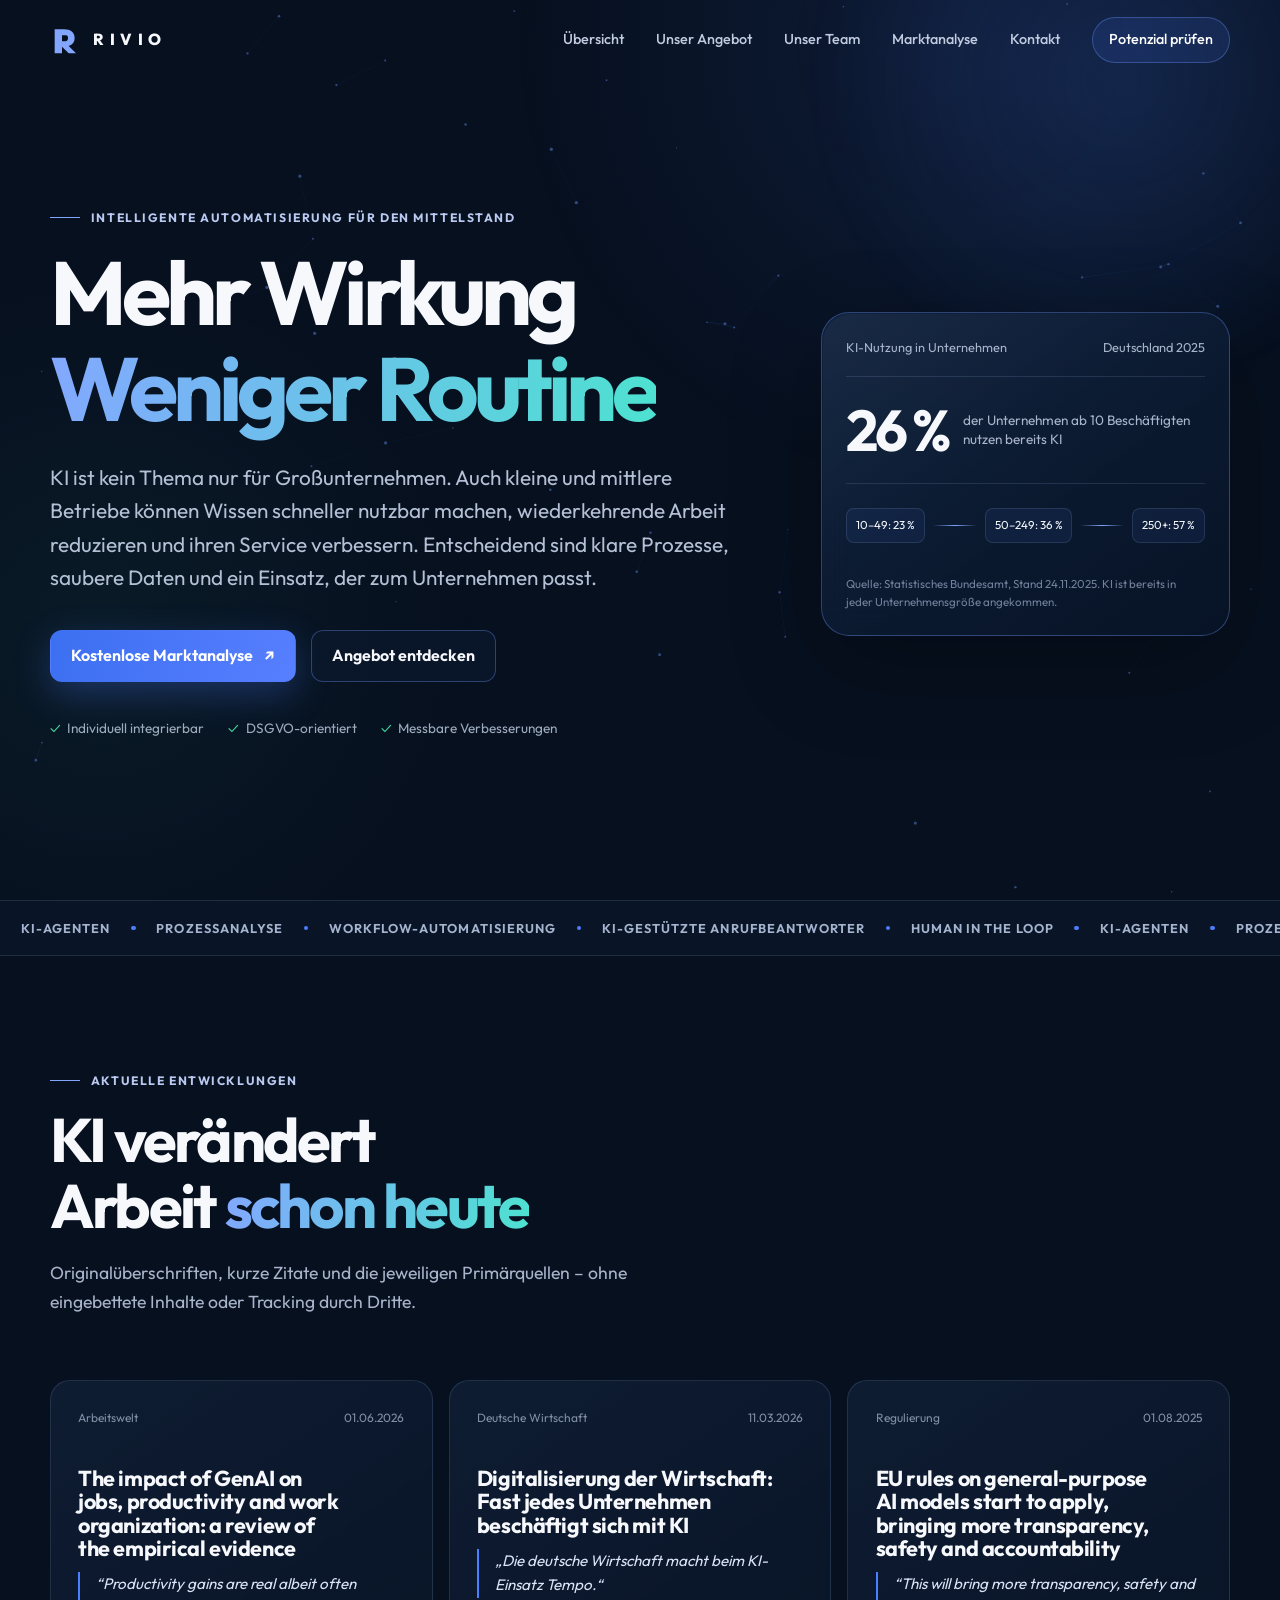
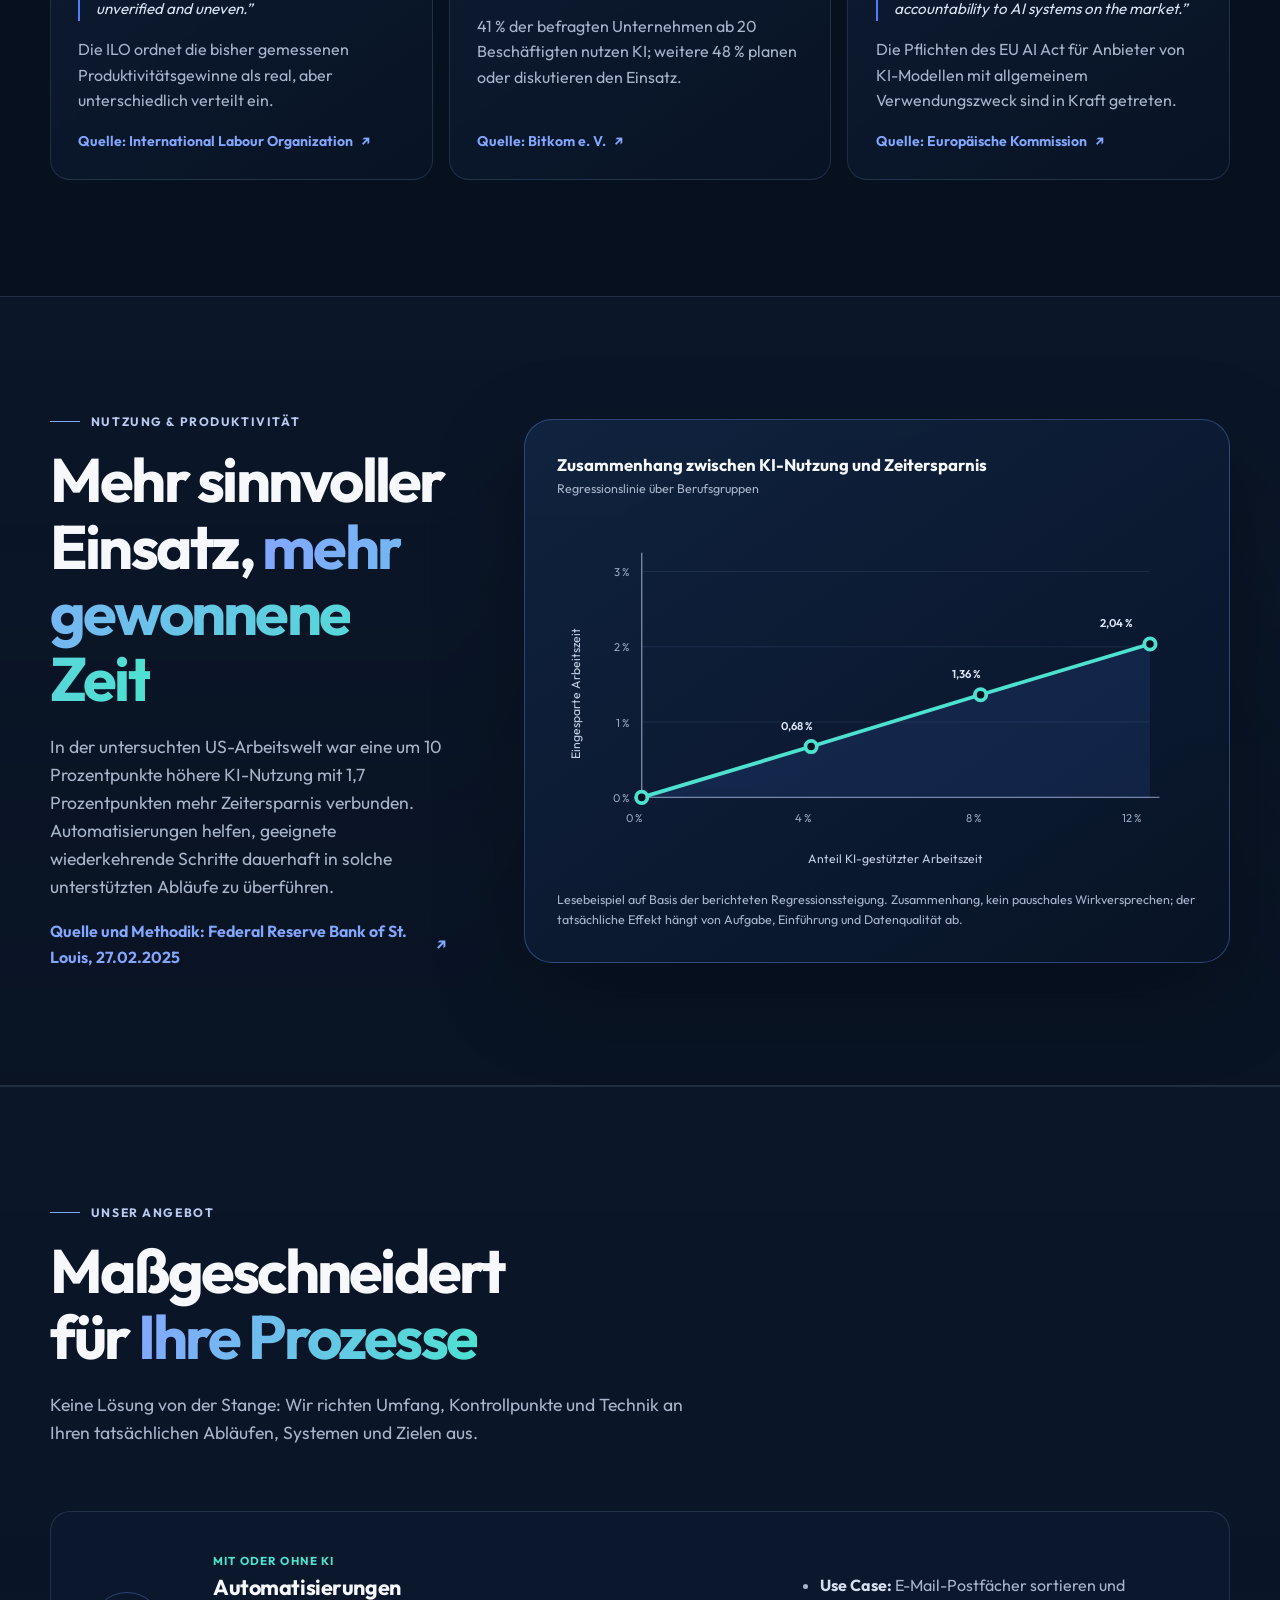
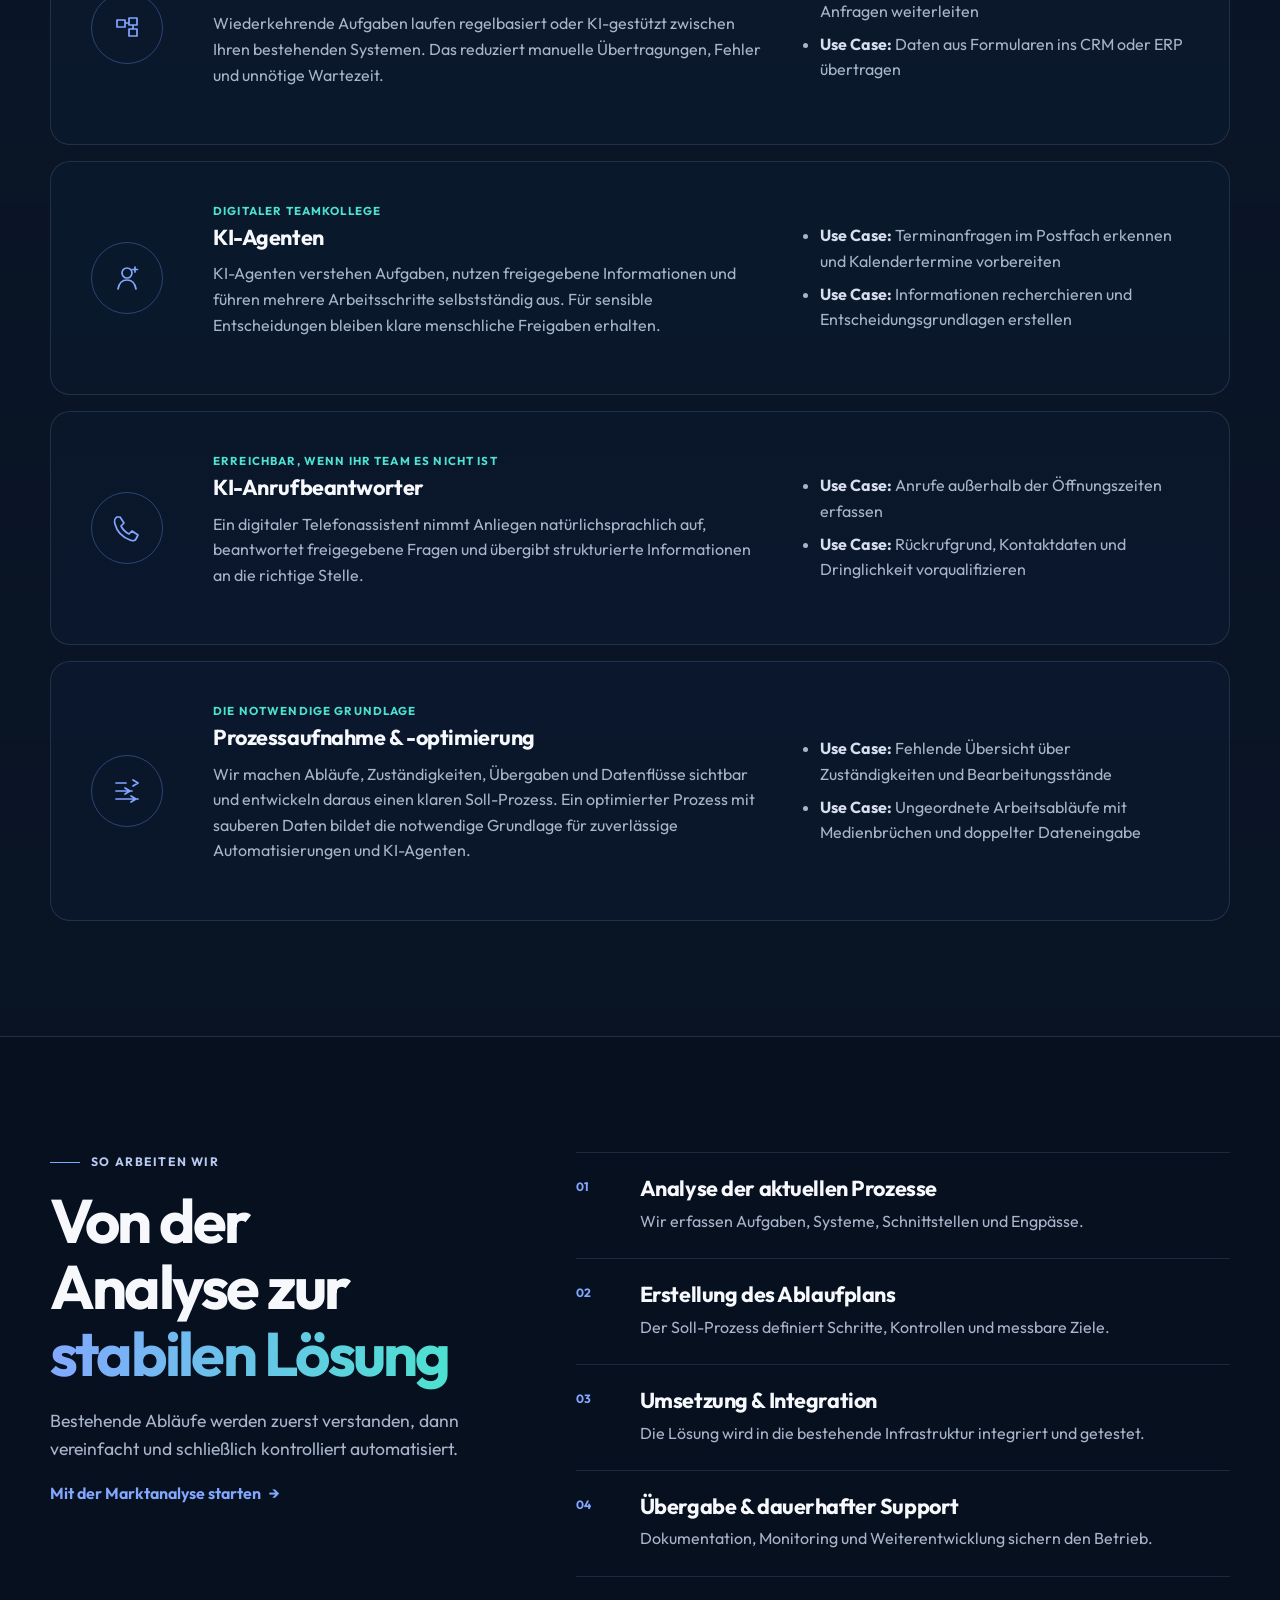
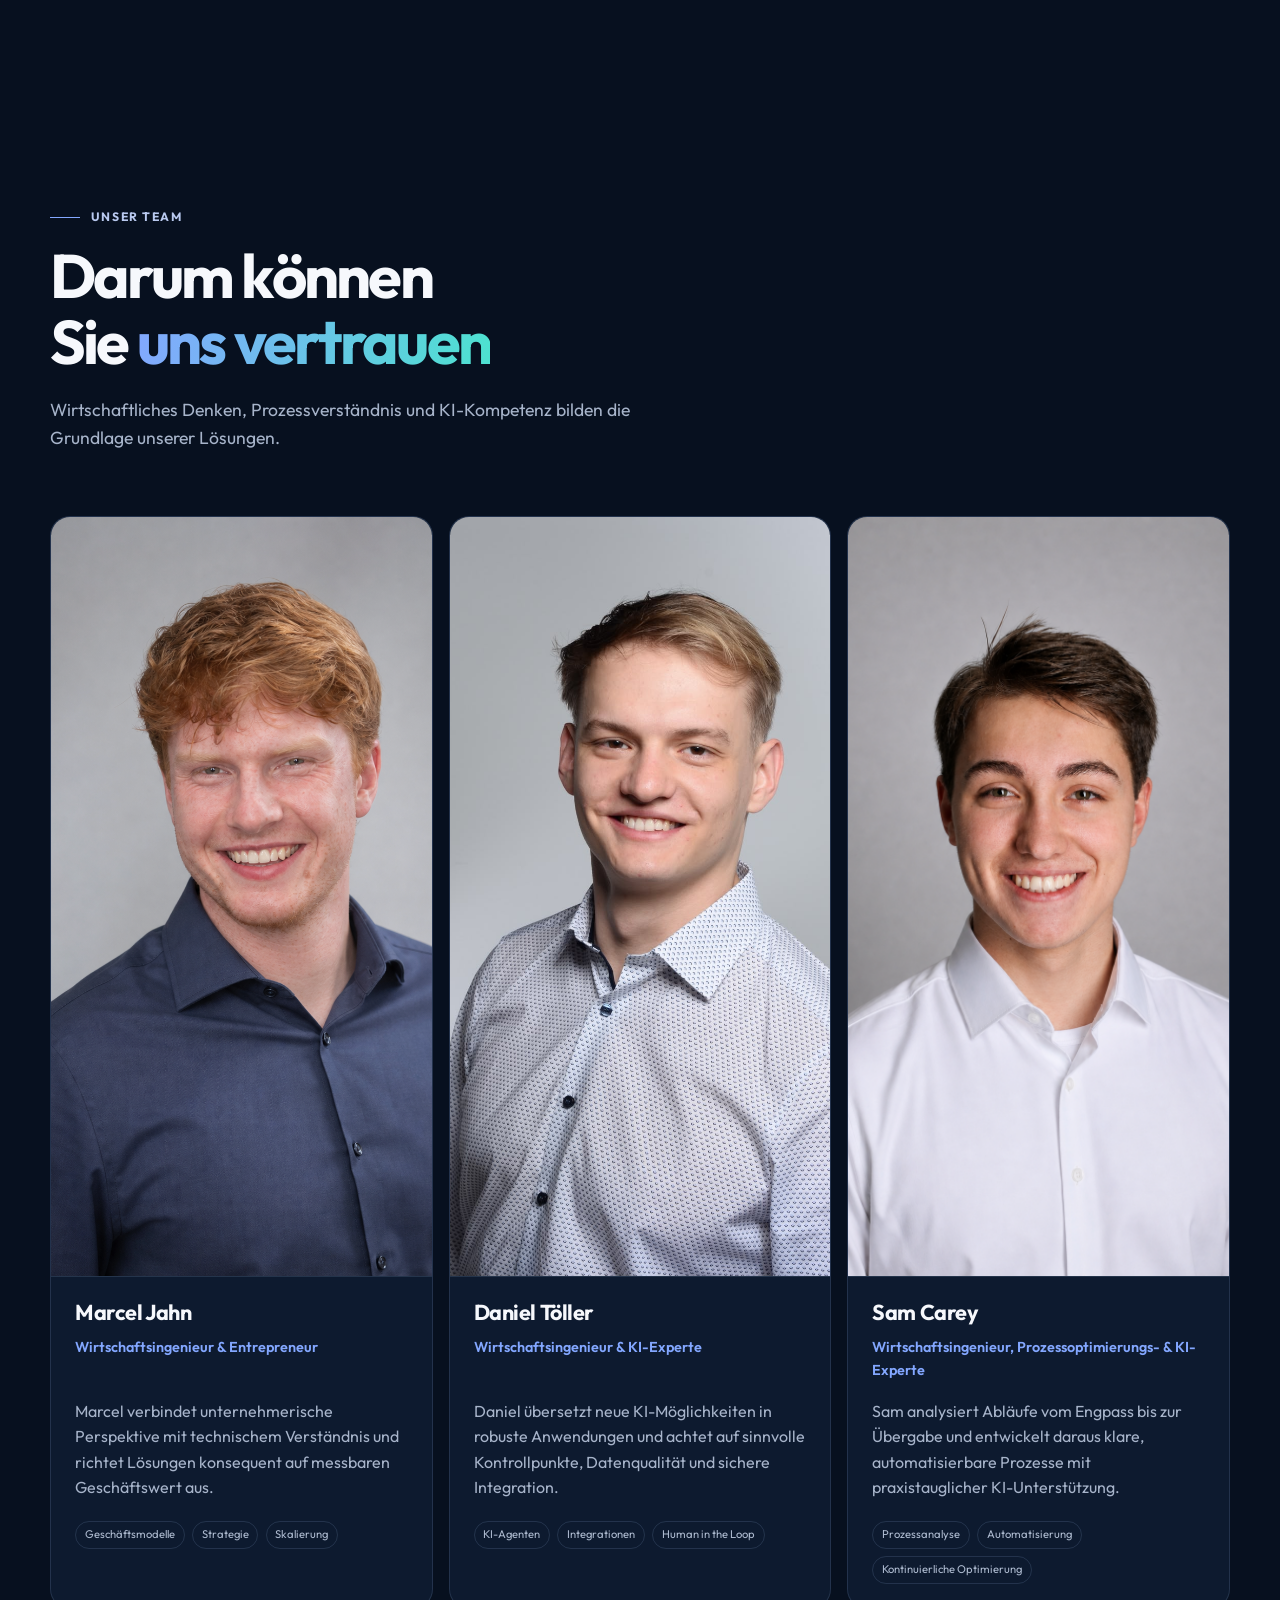
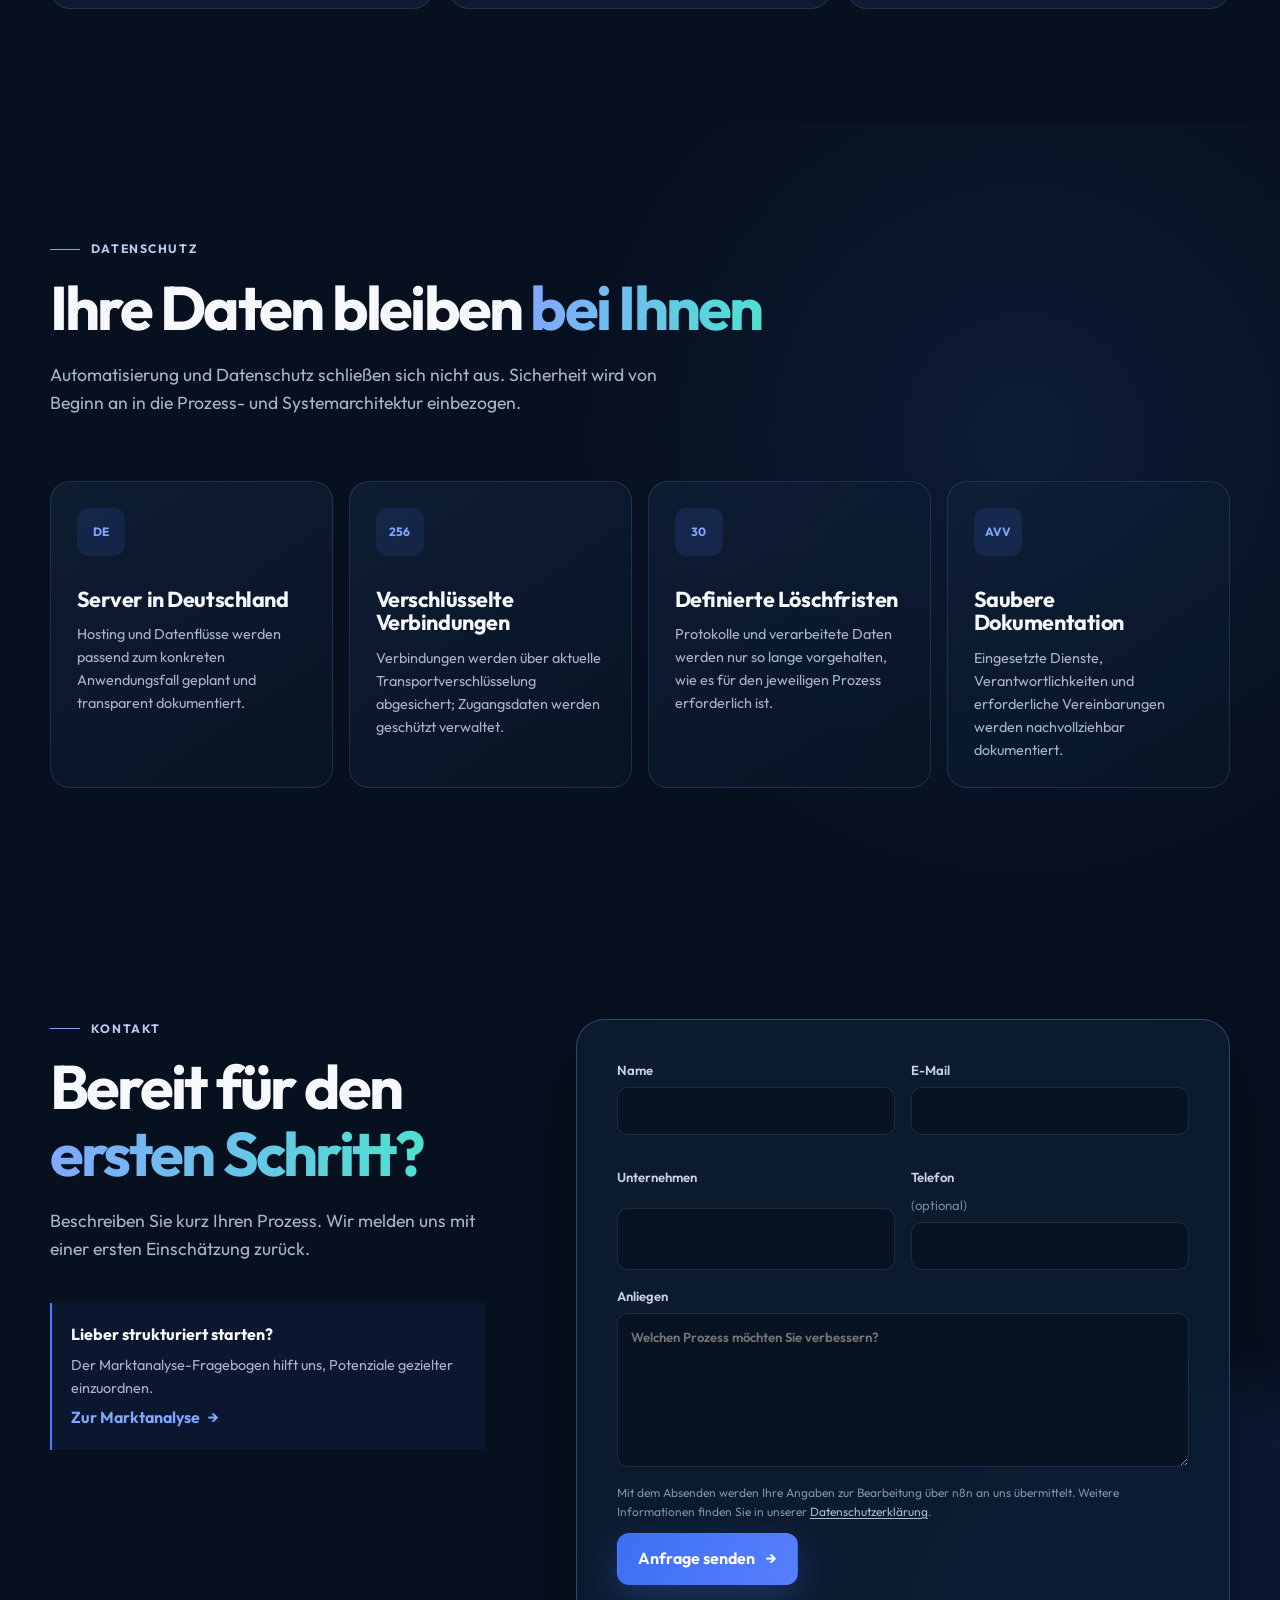
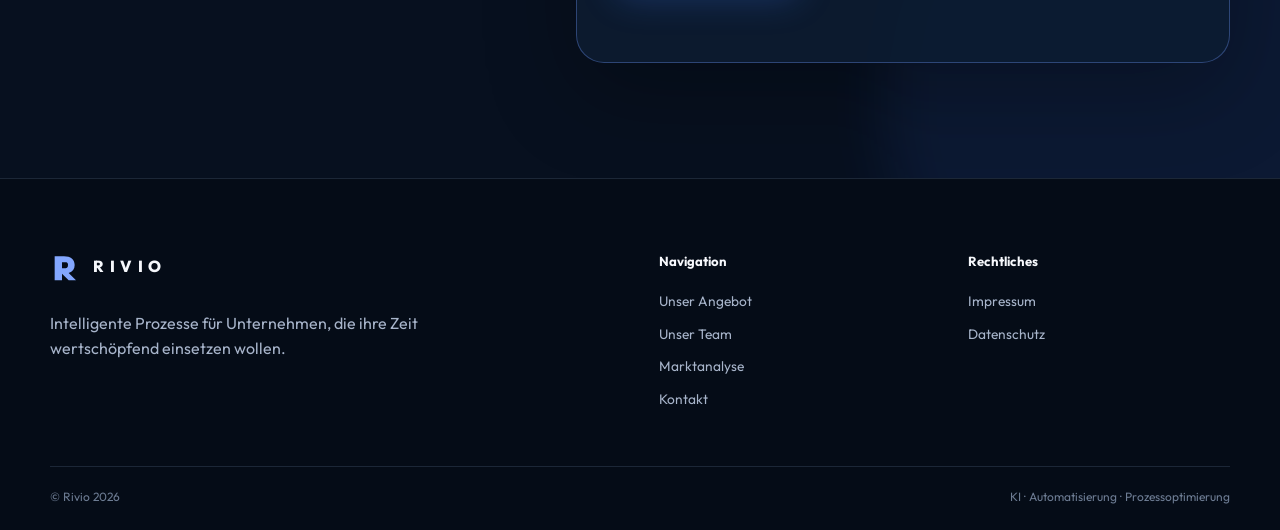
==== commit 681f088c: "Teamfotos einfügen" ====
--- a/index.html
+++ b/index.html
@@ -228,7 +228,7 @@
         <div class="team-grid">
           <article class="team-card reveal">
             <!-- TODO: Platzhalter durch finales Foto ersetzen und Profiltext abstimmen. -->
-            <img src="assets/images/team/marcel-jahn-placeholder.svg" alt="Platzhalter für das Profilbild von Marcel Jahn" width="640" height="760" />
+            <img src="assets/images/team/marcel-jahn.png" alt="Platzhalter für das Profilbild von Marcel Jahn" width="640" height="760" />
             <div class="team-content">
               <h3>Marcel Jahn</h3>
               <p class="team-role">Wirtschaftsingenieur &amp; Entrepreneur</p>
@@ -238,7 +238,7 @@
           </article>
           <article class="team-card reveal">
             <!-- TODO: Platzhalter durch finales Foto ersetzen und Profiltext abstimmen. -->
-            <img src="assets/images/team/daniel-toeller-placeholder.svg" alt="Platzhalter für das Profilbild von Daniel Töller" width="640" height="760" />
+            <img src="assets/images/team/daniel-toeller.jpeg" alt="Platzhalter für das Profilbild von Daniel Töller" width="640" height="760" />
             <div class="team-content">
               <h3>Daniel Töller</h3>
               <p class="team-role">Wirtschaftsingenieur &amp; KI-Experte</p>
@@ -248,7 +248,7 @@
           </article>
           <article class="team-card reveal">
             <!-- TODO: Platzhalter durch finales Foto ersetzen und Profiltext abstimmen. -->
-            <img src="assets/images/team/sam-carey-placeholder.svg" alt="Platzhalter für das Profilbild von Sam Carey" width="640" height="760" />
+            <img src="assets/images/team/sam-carey.png" alt="Platzhalter für das Profilbild von Sam Carey" width="640" height="760" />
             <div class="team-content">
               <h3>Sam Carey</h3>
               <p class="team-role">Wirtschaftsingenieur, Prozessoptimierungs- &amp; KI-Experte</p>
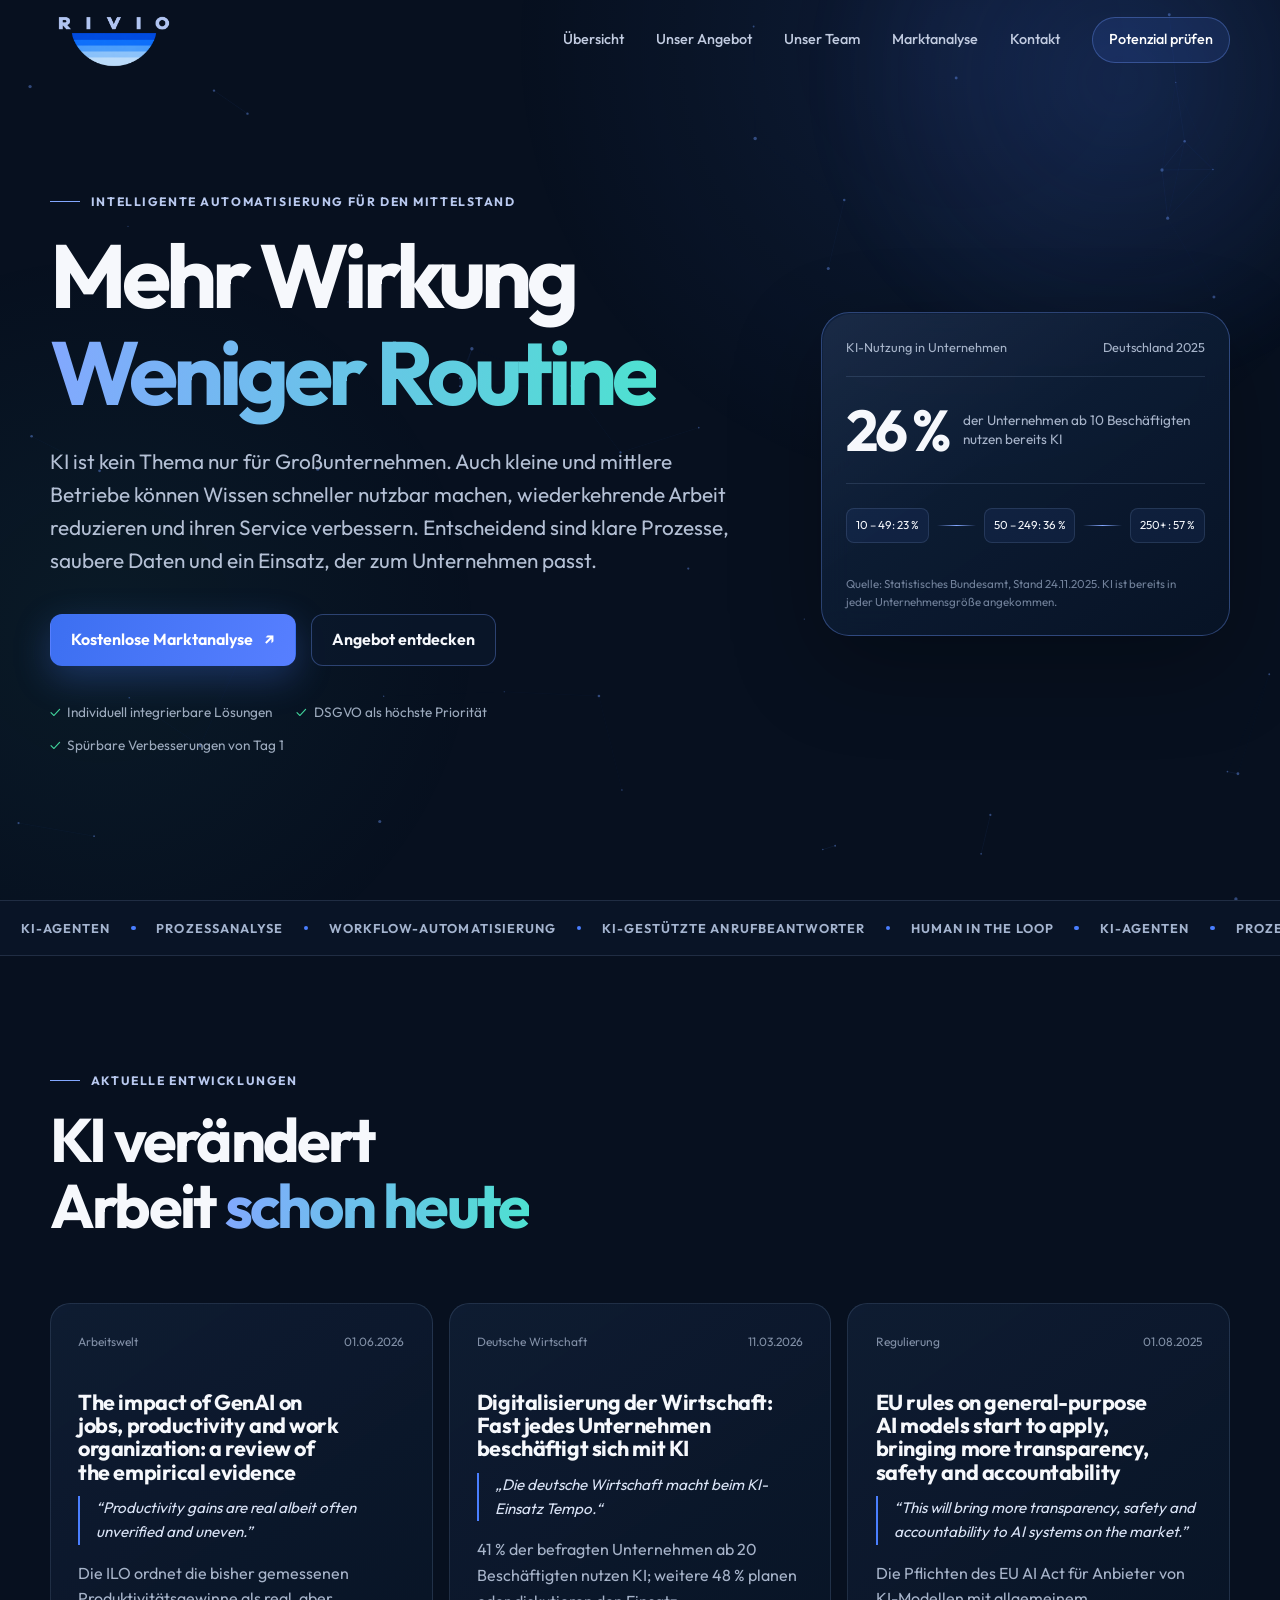
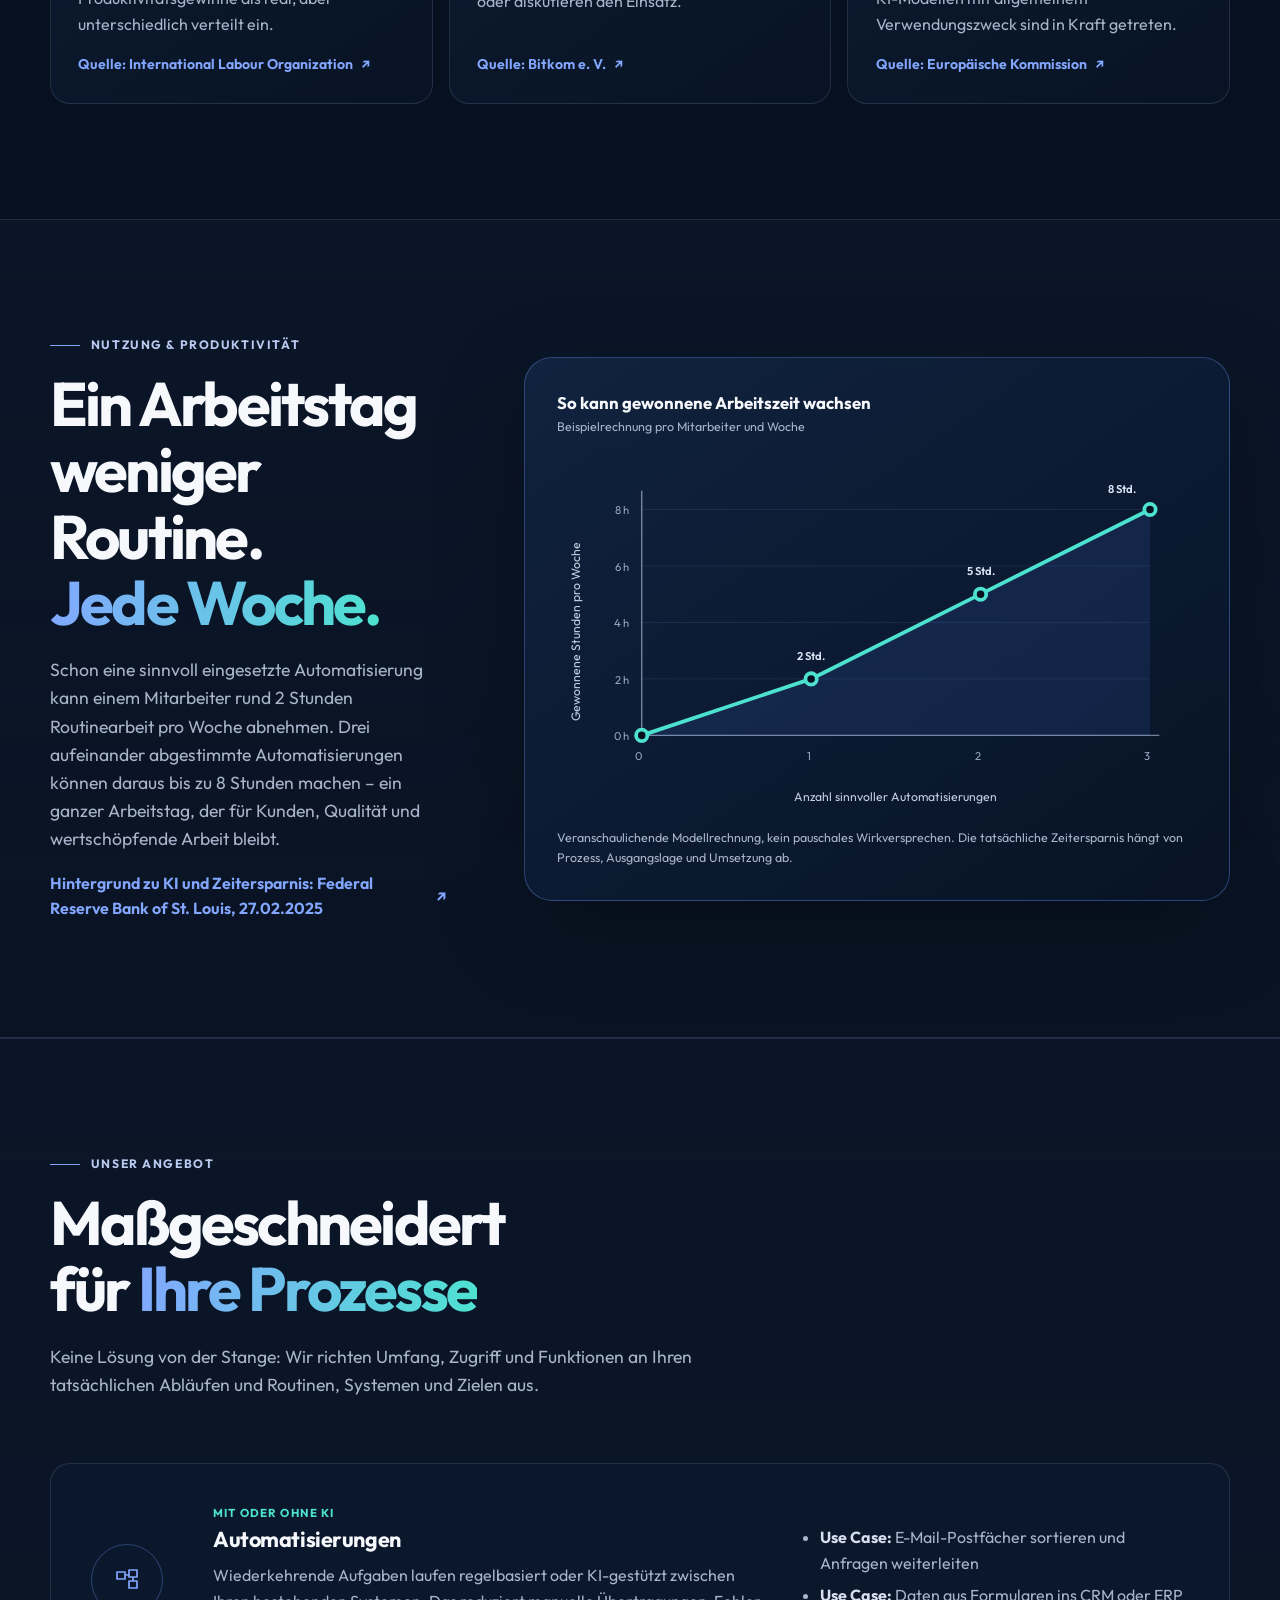
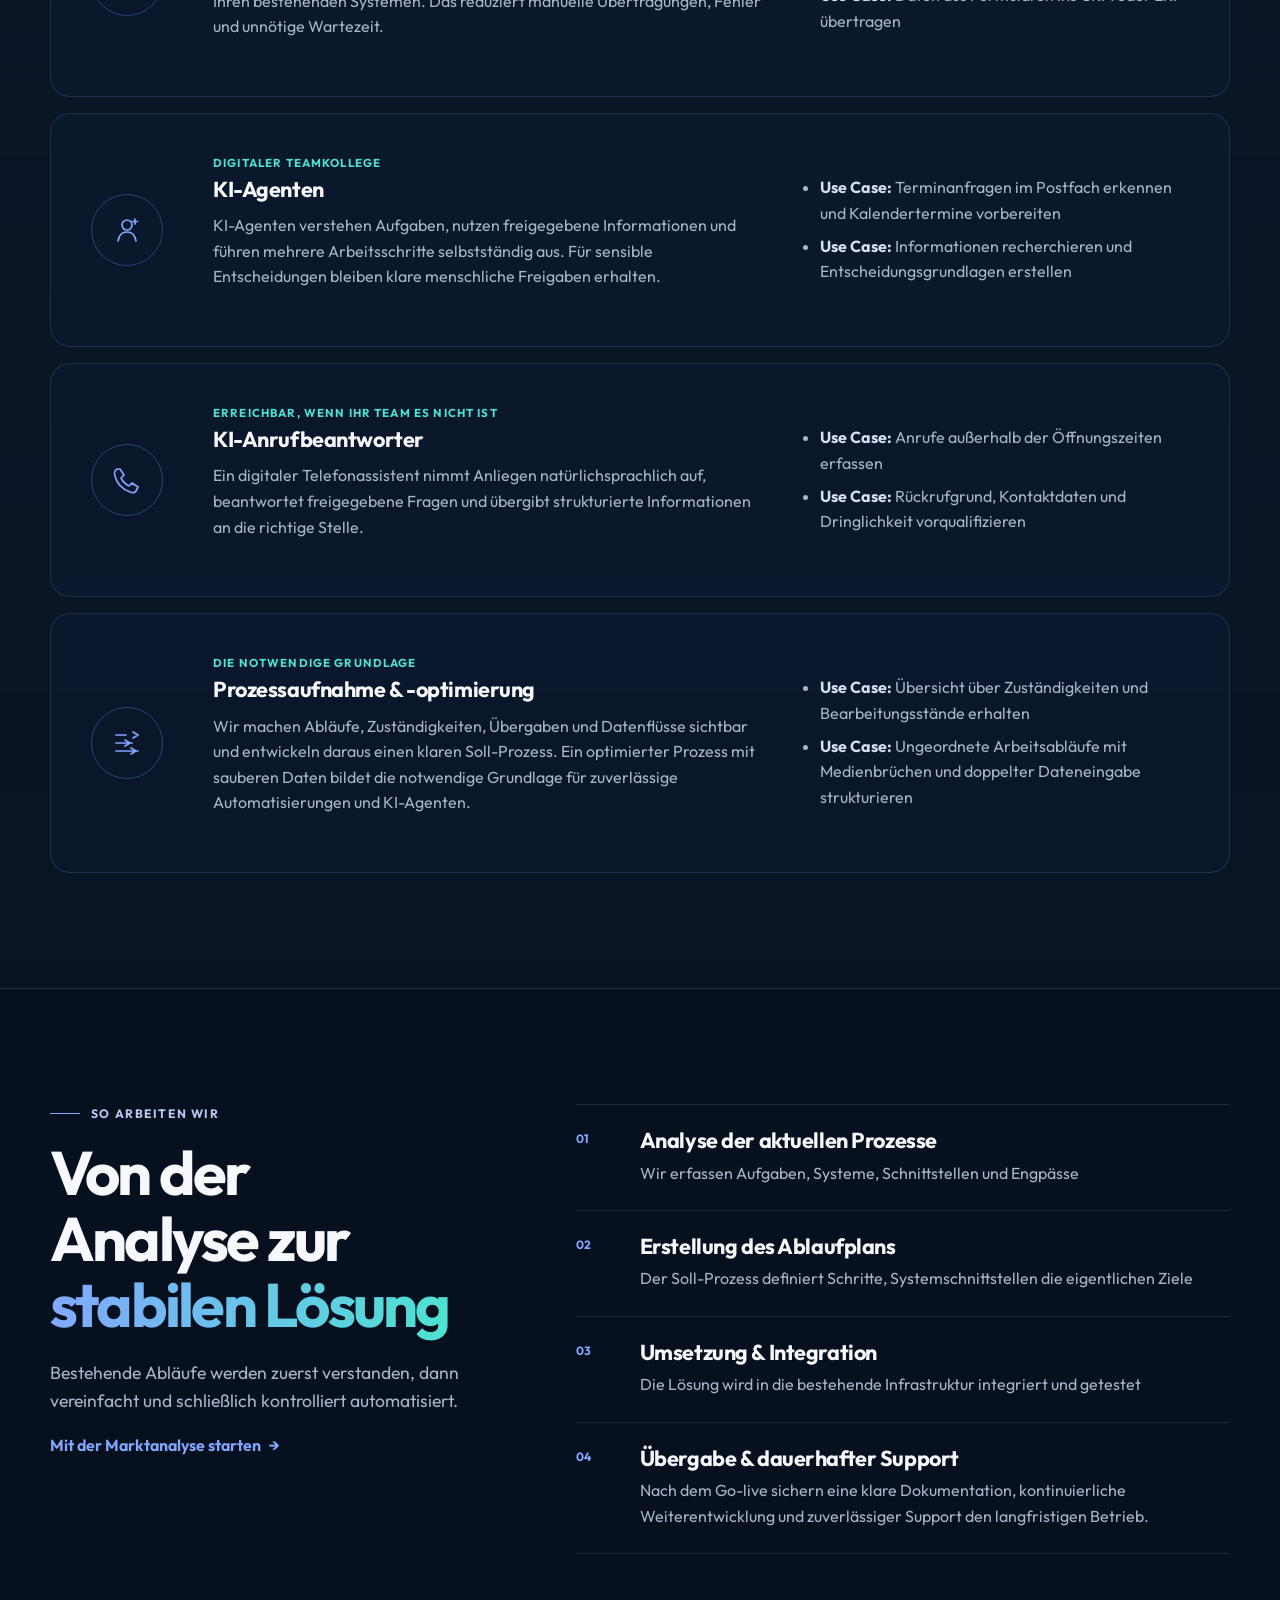
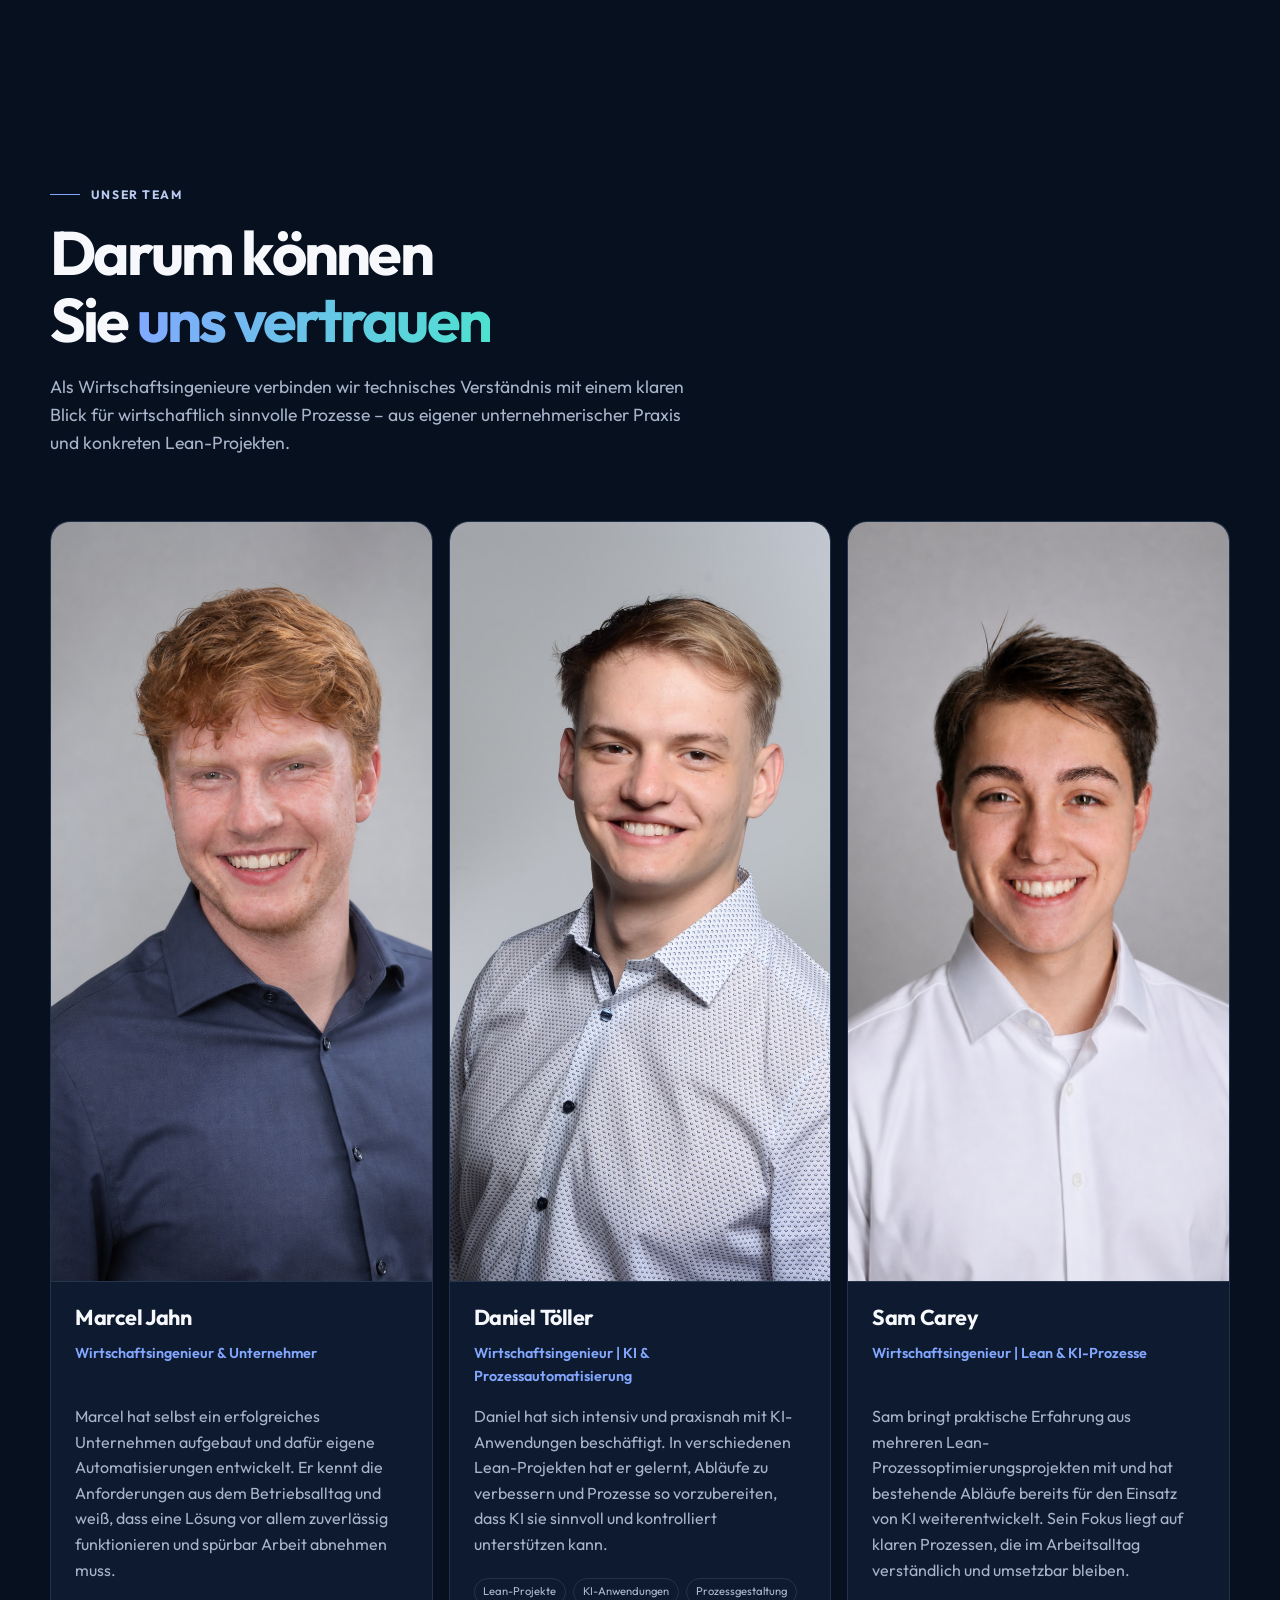
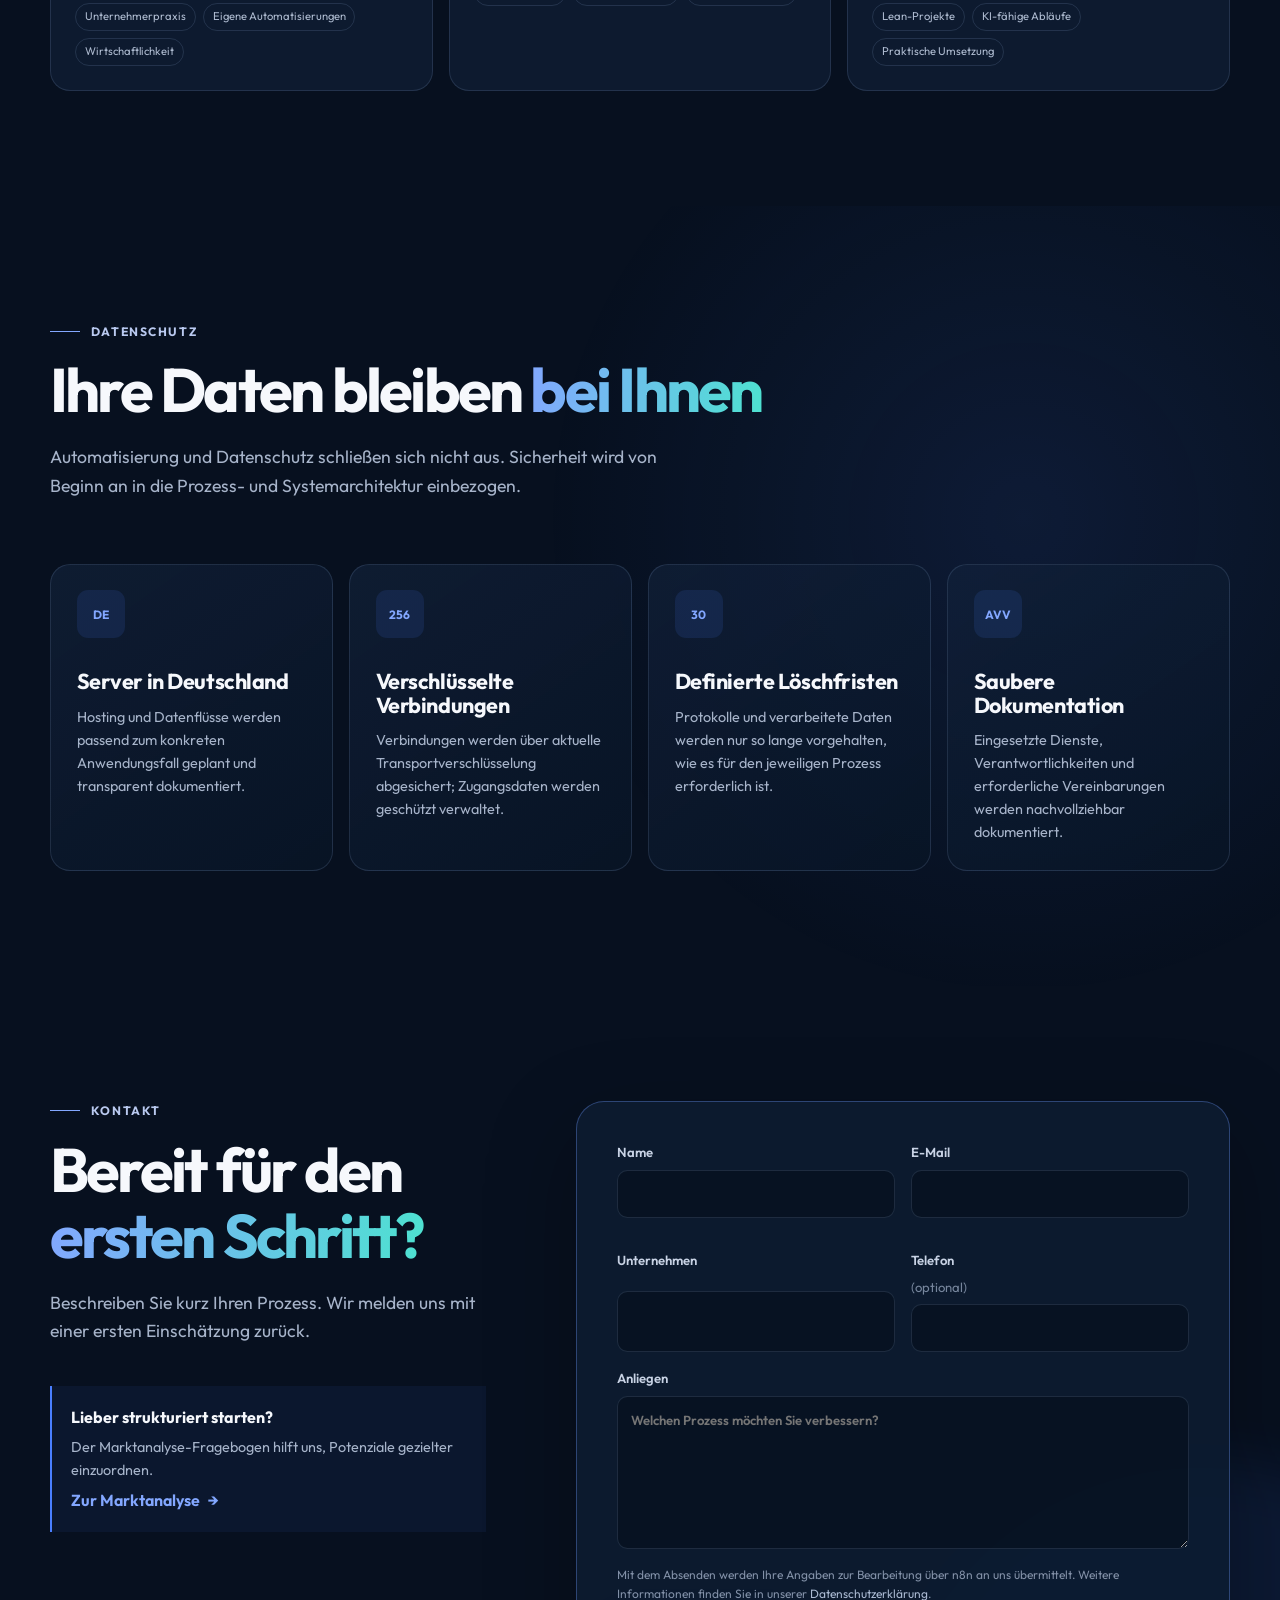
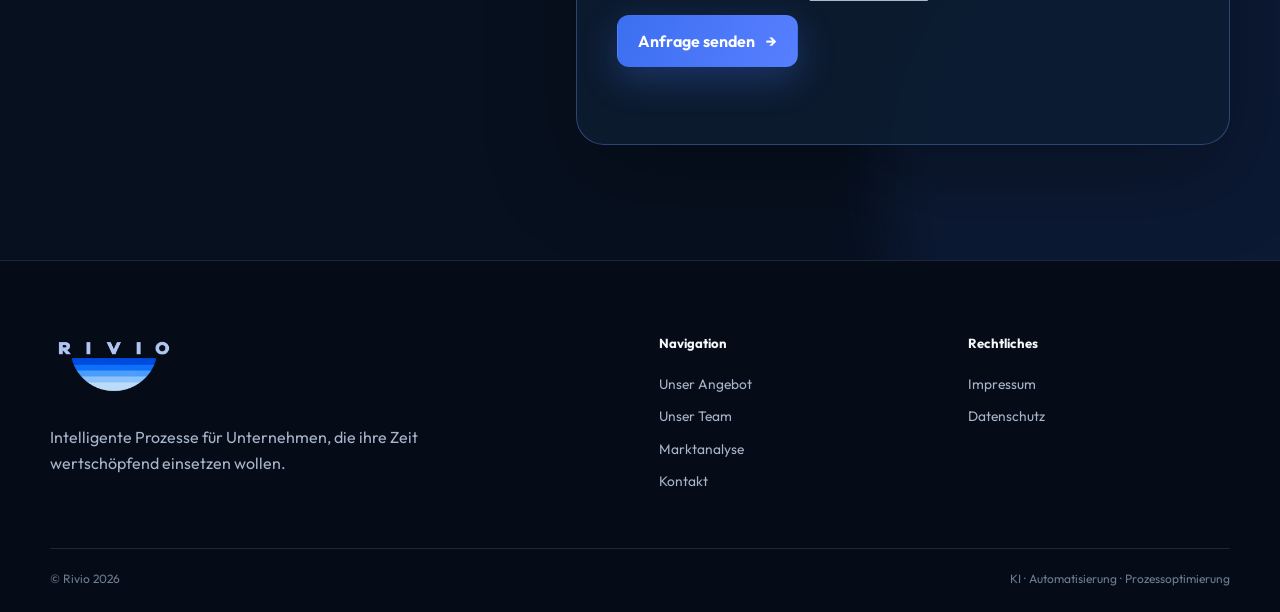
==== commit f0d5fe6c: "Update website content and branding" ====
--- a/index.html
+++ b/index.html
@@ -7,14 +7,14 @@
   <meta name="theme-color" content="#07101f" />
   <meta property="og:title" content="Rivio – Intelligente Automatisierung" />
   <meta property="og:description" content="KI-Agenten, Automatisierungen und Prozessoptimierung für Unternehmen" />
-  <meta property="og:image" content="https://rivio-solutions.de/rivio-Logo-neu-1.png" />
+  <meta property="og:image" content="https://rivio-solutions.de/RIVIO_Logo.png?v=20260821-2" />
   <meta property="og:url" content="https://rivio-solutions.de/" />
   <meta property="og:type" content="website" />
   <title>Rivio – KI-Agenten, Automatisierung und Prozessoptimierung</title>
   <link rel="preconnect" href="https://fonts.googleapis.com" />
   <link rel="preconnect" href="https://fonts.gstatic.com" crossorigin />
   <link href="https://fonts.googleapis.com/css2?family=Outfit:wght@300;400;500;600;700;800&display=swap" rel="stylesheet" />
-  <link rel="stylesheet" href="assets/css/main.css?v=20260814-2" />
+  <link rel="stylesheet" href="assets/css/main.css?v=20260821-1" />
   <script src="assets/js/main.js?v=20260814-1" defer></script>
 </head>
 <body>
@@ -23,10 +23,7 @@
   <header class="site-header" data-header>
     <div class="nav-shell">
       <a class="brand" href="#overview" aria-label="Rivio Startseite">
-        <svg class="brand-mark" viewBox="0 0 48 48" aria-hidden="true">
-          <path d="M7 8h14c10 0 16 5 16 13 0 6-3 10-9 12l11 11H28L18 34v10H7V8Zm11 9v9h3c4 0 6-1 6-5s-2-4-6-4h-3Z" />
-        </svg>
-        <span>RIVIO</span>
+        <img class="brand-logo" src="RIVIO_Logo.png?v=20260821-2" alt="" width="1774" height="887" />
       </a>
 
       <button class="nav-toggle" type="button" aria-expanded="false" aria-controls="primary-navigation" data-nav-toggle>
@@ -53,22 +50,26 @@
         <div class="hero-copy">
           <p class="eyebrow"><span></span>Intelligente Automatisierung für den Mittelstand</p>
           <h1 id="hero-title">Mehr Wirkung<br /><span class="gradient-text">Weniger Routine</span></h1>
+
+          <!--
+          this shit is ass
+          -->
           <p class="hero-lead">KI ist kein Thema nur für Großunternehmen. Auch kleine und mittlere Betriebe können Wissen schneller nutzbar machen, wiederkehrende Arbeit reduzieren und ihren Service verbessern. Entscheidend sind klare Prozesse, saubere Daten und ein Einsatz, der zum Unternehmen passt.</p>
           <div class="hero-actions">
             <a class="button button-primary" href="marktanalyse.html">Kostenlose Marktanalyse <span aria-hidden="true">↗</span></a>
             <a class="button button-secondary" href="#angebot">Angebot entdecken</a>
           </div>
           <ul class="trust-list" aria-label="Rivio Vorteile">
-            <li>Individuell integrierbar</li>
-            <li>DSGVO-orientiert</li>
-            <li>Messbare Verbesserungen</li>
+            <li>Individuell integrierbare Lösungen</li>
+            <li>DSGVO als höchste Priorität</li>
+            <li>Spürbare Verbesserungen von Tag 1</li>
           </ul>
         </div>
 
         <div class="hero-panel" aria-label="KI-Nutzung in deutschen Unternehmen 2025">
           <div class="panel-topline"><span>KI-Nutzung in Unternehmen</span><span>Deutschland 2025</span></div>
           <div class="metric-main"><strong>26 %</strong><span>der Unternehmen ab 10 Beschäftigten<br />nutzen bereits KI</span></div>
-          <div class="flow-line"><span>10–49: 23 %</span><i></i><span>50–249: 36 %</span><i></i><span>250+: 57 %</span></div>
+          <div class="flow-line"><span>10 – 49: 23 %</span><i></i><span>50 – 249: 36 %</span><i></i><span>250+ : 57 %</span></div>
           <p><a href="https://www.destatis.de/DE/Themen/Branchen-Unternehmen/Unternehmen/IKT-in-Unternehmen-IKT-Branche/Tabellen/ikti-unternehmen-kuenstliche-intelligenz.html" target="_blank" rel="noopener noreferrer">Quelle: Statistisches Bundesamt, Stand 24.11.2025</a>. KI ist bereits in jeder Unternehmensgröße angekommen.</p>
         </div>
       </div>
@@ -86,7 +87,6 @@
         <div class="section-heading reveal">
           <p class="eyebrow"><span></span>Aktuelle Entwicklungen</p>
           <h2 id="news-title">KI verändert Arbeit <span class="gradient-text">schon heute</span></h2>
-          <p>Originalüberschriften, kurze Zitate und die jeweiligen Primärquellen – ohne eingebettete Inhalte oder Tracking durch Dritte.</p>
         </div>
         <div class="news-grid">
           <article class="news-card reveal">
@@ -118,24 +118,24 @@
       <div class="container productivity-layout">
         <div class="section-heading reveal">
           <p class="eyebrow"><span></span>Nutzung &amp; Produktivität</p>
-          <h2 id="productivity-title">Mehr sinnvoller Einsatz, <span class="gradient-text">mehr gewonnene Zeit</span></h2>
-          <p>In der untersuchten US-Arbeitswelt war eine um 10 Prozentpunkte höhere KI-Nutzung mit 1,7 Prozentpunkten mehr Zeitersparnis verbunden. Automatisierungen helfen, geeignete wiederkehrende Schritte dauerhaft in solche unterstützten Abläufe zu überführen.</p>
-          <a class="text-link" href="https://www.stlouisfed.org/on-the-economy/2025/feb/impact-generative-ai-work-productivity" target="_blank" rel="noopener noreferrer">Quelle und Methodik: Federal Reserve Bank of St. Louis, 27.02.2025 <span aria-hidden="true">↗</span></a>
+          <h2 id="productivity-title">Ein Arbeitstag weniger Routine. <span class="gradient-text">Jede Woche.</span></h2>
+          <p>Schon eine sinnvoll eingesetzte Automatisierung kann einem Mitarbeiter rund 2 Stunden Routinearbeit pro Woche abnehmen. Drei aufeinander abgestimmte Automatisierungen können daraus bis zu 8 Stunden machen – ein ganzer Arbeitstag, der für Kunden, Qualität und wertschöpfende Arbeit bleibt.</p>
+          <a class="text-link" href="https://www.stlouisfed.org/on-the-economy/2025/feb/impact-generative-ai-work-productivity" target="_blank" rel="noopener noreferrer">Hintergrund zu KI und Zeitersparnis: Federal Reserve Bank of St. Louis, 27.02.2025 <span aria-hidden="true">↗</span></a>
         </div>
         <figure class="productivity-chart reveal">
-          <figcaption><strong>Zusammenhang zwischen KI-Nutzung und Zeitersparnis</strong><span>Regressionslinie über Berufsgruppen</span></figcaption>
+          <figcaption><strong>So kann gewonnene Arbeitszeit wachsen</strong><span>Beispielrechnung pro Mitarbeiter und Woche</span></figcaption>
           <svg viewBox="0 0 680 390" role="img" aria-labelledby="chart-title chart-desc">
-            <title id="chart-title">KI-Nutzungsanteil und eingesparte Arbeitszeit</title>
-            <desc id="chart-desc">Je zehn Prozentpunkte mehr KI-gestützte Arbeitszeit sind mit 1,7 Prozentpunkten mehr eingesparter Arbeitszeit verbunden.</desc>
-            <g class="chart-grid"><line x1="90" y1="300" x2="630" y2="300"/><line x1="90" y1="220" x2="630" y2="220"/><line x1="90" y1="140" x2="630" y2="140"/><line x1="90" y1="60" x2="630" y2="60"/></g>
+            <title id="chart-title">Automatisierungen und gewonnene Arbeitsstunden pro Woche</title>
+            <desc id="chart-desc">Die Beispielrechnung zeigt: Eine Automatisierung spart 2 Stunden, zwei sparen 5 Stunden und drei sparen 8 Stunden pro Mitarbeiter und Woche.</desc>
+            <g class="chart-grid"><line x1="90" y1="300" x2="630" y2="300"/><line x1="90" y1="240" x2="630" y2="240"/><line x1="90" y1="180" x2="630" y2="180"/><line x1="90" y1="120" x2="630" y2="120"/><line x1="90" y1="60" x2="630" y2="60"/></g>
             <g class="chart-axis"><line x1="90" y1="40" x2="90" y2="300"/><line x1="90" y1="300" x2="640" y2="300"/></g>
-            <g class="chart-labels"><text x="76" y="305">0 %</text><text x="76" y="225">1 %</text><text x="76" y="145">2 %</text><text x="76" y="65">3 %</text><text x="90" y="326">0 %</text><text x="270" y="326">4 %</text><text x="450" y="326">8 %</text><text x="620" y="326">12 %</text><text class="axis-title" x="360" y="370">Anteil KI-gestützter Arbeitszeit</text><text class="axis-title axis-title-y" transform="translate(24 190) rotate(-90)">Eingesparte Arbeitszeit</text></g>
-            <path class="chart-area" d="M90 300 L270 246 L450 191 L630 137 L630 300 Z"/>
-            <path class="chart-line" d="M90 300 L270 246 L450 191 L630 137"/>
-            <g class="chart-points"><circle cx="90" cy="300" r="6"/><circle cx="270" cy="246" r="6"/><circle cx="450" cy="191" r="6"/><circle cx="630" cy="137" r="6"/></g>
-            <g class="chart-values"><text x="255" y="228">0,68 %</text><text x="435" y="173">1,36 %</text><text x="594" y="119">2,04 %</text></g>
+            <g class="chart-labels"><text x="76" y="305">0 h</text><text x="76" y="245">2 h</text><text x="76" y="185">4 h</text><text x="76" y="125">6 h</text><text x="76" y="65">8 h</text><text x="90" y="326">0</text><text x="270" y="326">1</text><text x="450" y="326">2</text><text x="630" y="326">3</text><text class="axis-title" x="360" y="370">Anzahl sinnvoller Automatisierungen</text><text class="axis-title axis-title-y" transform="translate(24 190) rotate(-90)">Gewonnene Stunden pro Woche</text></g>
+            <path class="chart-area" d="M90 300 L270 240 L450 150 L630 60 L630 300 Z"/>
+            <path class="chart-line" d="M90 300 L270 240 L450 150 L630 60"/>
+            <g class="chart-points"><circle cx="90" cy="300" r="6"/><circle cx="270" cy="240" r="6"/><circle cx="450" cy="150" r="6"/><circle cx="630" cy="60" r="6"/></g>
+            <g class="chart-values"><text x="270" y="220">2 Std.</text><text x="450" y="130">5 Std.</text><text x="600" y="42">8 Std.</text></g>
           </svg>
-          <p>Lesebeispiel auf Basis der berichteten Regressionssteigung. Zusammenhang, kein pauschales Wirkversprechen; der tatsächliche Effekt hängt von Aufgabe, Einführung und Datenqualität ab.</p>
+          <p>Veranschaulichende Modellrechnung, kein pauschales Wirkversprechen. Die tatsächliche Zeitersparnis hängt von Prozess, Ausgangslage und Umsetzung ab.</p>
         </figure>
       </div>
     </section>
@@ -145,7 +145,7 @@
         <div class="section-heading reveal">
           <p class="eyebrow"><span></span>Unser Angebot</p>
           <h2 id="offer-title">Maßgeschneidert für <span class="gradient-text">Ihre Prozesse</span></h2>
-          <p>Keine Lösung von der Stange: Wir richten Umfang, Kontrollpunkte und Technik an Ihren tatsächlichen Abläufen, Systemen und Zielen aus.</p>
+          <p>Keine Lösung von der Stange: Wir richten Umfang, Zugriff und Funktionen an Ihren tatsächlichen Abläufen und Routinen, Systemen und Zielen aus.</p>
         </div>
 
         <div class="offer-stack">
@@ -193,8 +193,8 @@
               <p>Wir machen Abläufe, Zuständigkeiten, Übergaben und Datenflüsse sichtbar und entwickeln daraus einen klaren Soll-Prozess. Ein optimierter Prozess mit sauberen Daten bildet die notwendige Grundlage für zuverlässige Automatisierungen und KI-Agenten.</p>
             </div>
             <ul>
-              <li><strong>Use Case:</strong> Fehlende Übersicht über Zuständigkeiten und Bearbeitungsstände</li>
-              <li><strong>Use Case:</strong> Ungeordnete Arbeitsabläufe mit Medienbrüchen und doppelter Dateneingabe</li>
+              <li><strong>Use Case:</strong> Übersicht über Zuständigkeiten und Bearbeitungsstände erhalten</li>
+              <li><strong>Use Case:</strong> Ungeordnete Arbeitsabläufe mit Medienbrüchen und doppelter Dateneingabe strukturieren</li>
             </ul>
           </article>
         </div>
@@ -210,10 +210,10 @@
           <a class="text-link" href="marktanalyse.html">Mit der Marktanalyse starten <span aria-hidden="true">→</span></a>
         </div>
         <ol class="process-list">
-          <li class="reveal"><span>01</span><div><h3>Analyse der aktuellen Prozesse</h3><p>Wir erfassen Aufgaben, Systeme, Schnittstellen und Engpässe.</p></div></li>
-          <li class="reveal"><span>02</span><div><h3>Erstellung des Ablaufplans</h3><p>Der Soll-Prozess definiert Schritte, Kontrollen und messbare Ziele.</p></div></li>
-          <li class="reveal"><span>03</span><div><h3>Umsetzung &amp; Integration</h3><p>Die Lösung wird in die bestehende Infrastruktur integriert und getestet.</p></div></li>
-          <li class="reveal"><span>04</span><div><h3>Übergabe &amp; dauerhafter Support</h3><p>Dokumentation, Monitoring und Weiterentwicklung sichern den Betrieb.</p></div></li>
+          <li class="reveal"><span>01</span><div><h3>Analyse der aktuellen Prozesse</h3><p>Wir erfassen Aufgaben, Systeme, Schnittstellen und Engpässe</p></div></li>
+          <li class="reveal"><span>02</span><div><h3>Erstellung des Ablaufplans</h3><p>Der Soll-Prozess definiert Schritte, Systemschnittstellen die eigentlichen Ziele</p></div></li>
+          <li class="reveal"><span>03</span><div><h3>Umsetzung &amp; Integration</h3><p>Die Lösung wird in die bestehende Infrastruktur integriert und getestet</p></div></li>
+          <li class="reveal"><span>04</span><div><h3>Übergabe &amp; dauerhafter Support</h3><p>Nach dem Go-live sichern eine klare Dokumentation, kontinuierliche Weiterentwicklung und zuverlässiger Support den langfristigen Betrieb.</p></div></li>
         </ol>
       </div>
     </section>
@@ -223,7 +223,7 @@
         <div class="section-heading reveal">
           <p class="eyebrow"><span></span>Unser Team</p>
           <h2 id="team-title">Darum können Sie <span class="gradient-text">uns vertrauen</span></h2>
-          <p>Wirtschaftliches Denken, Prozessverständnis und KI-Kompetenz bilden die Grundlage unserer Lösungen.</p>
+          <p>Als Wirtschaftsingenieure verbinden wir technisches Verständnis mit einem klaren Blick für wirtschaftlich sinnvolle Prozesse – aus eigener unternehmerischer Praxis und konkreten Lean-Projekten.</p>
         </div>
         <div class="team-grid">
           <article class="team-card reveal">
@@ -231,9 +231,9 @@
             <img src="assets/images/team/marcel-jahn.png" alt="Platzhalter für das Profilbild von Marcel Jahn" width="640" height="760" />
             <div class="team-content">
               <h3>Marcel Jahn</h3>
-              <p class="team-role">Wirtschaftsingenieur &amp; Entrepreneur</p>
-              <p>Marcel verbindet unternehmerische Perspektive mit technischem Verständnis und richtet Lösungen konsequent auf messbaren Geschäftswert aus.</p>
-              <ul><li>Geschäftsmodelle</li><li>Strategie</li><li>Skalierung</li></ul>
+              <p class="team-role">Wirtschaftsingenieur &amp; Unternehmer</p>
+              <p>Marcel hat selbst ein erfolgreiches Unternehmen aufgebaut und dafür eigene Automatisierungen entwickelt. Er kennt die Anforderungen aus dem Betriebsalltag und weiß, dass eine Lösung vor allem zuverlässig funktionieren und spürbar Arbeit abnehmen muss.</p>
+              <ul><li>Unternehmerpraxis</li><li>Eigene Automatisierungen</li><li>Wirtschaftlichkeit</li></ul>
             </div>
           </article>
           <article class="team-card reveal">
@@ -241,9 +241,9 @@
             <img src="assets/images/team/daniel-toeller.jpeg" alt="Platzhalter für das Profilbild von Daniel Töller" width="640" height="760" />
             <div class="team-content">
               <h3>Daniel Töller</h3>
-              <p class="team-role">Wirtschaftsingenieur &amp; KI-Experte</p>
-              <p>Daniel übersetzt neue KI-Möglichkeiten in robuste Anwendungen und achtet auf sinnvolle Kontrollpunkte, Datenqualität und sichere Integration.</p>
-              <ul><li>KI-Agenten</li><li>Integrationen</li><li>Human in the Loop</li></ul>
+              <p class="team-role">Wirtschaftsingenieur | KI &amp; Prozessautomatisierung</p>
+              <p>Daniel hat sich intensiv und praxisnah mit KI-Anwendungen beschäftigt. In verschiedenen Lean-Projekten hat er gelernt, Abläufe zu verbessern und Prozesse so vorzubereiten, dass KI sie sinnvoll und kontrolliert unterstützen kann.</p>
+              <ul><li>Lean-Projekte</li><li>KI-Anwendungen</li><li>Prozessgestaltung</li></ul>
             </div>
           </article>
           <article class="team-card reveal">
@@ -251,9 +251,9 @@
             <img src="assets/images/team/sam-carey.png" alt="Platzhalter für das Profilbild von Sam Carey" width="640" height="760" />
             <div class="team-content">
               <h3>Sam Carey</h3>
-              <p class="team-role">Wirtschaftsingenieur, Prozessoptimierungs- &amp; KI-Experte</p>
-              <p>Sam analysiert Abläufe vom Engpass bis zur Übergabe und entwickelt daraus klare, automatisierbare Prozesse mit praxistauglicher KI-Unterstützung.</p>
-              <ul><li>Prozessanalyse</li><li>Automatisierung</li><li>Kontinuierliche Optimierung</li></ul>
+              <p class="team-role">Wirtschaftsingenieur | Lean &amp; KI-Prozesse</p>
+              <p>Sam bringt praktische Erfahrung aus mehreren Lean-Prozessoptimierungsprojekten mit und hat bestehende Abläufe bereits für den Einsatz von KI weiterentwickelt. Sein Fokus liegt auf klaren Prozessen, die im Arbeitsalltag verständlich und umsetzbar bleiben.</p>
+              <ul><li>Lean-Projekte</li><li>KI-fähige Abläufe</li><li>Praktische Umsetzung</li></ul>
             </div>
           </article>
         </div>
@@ -312,8 +312,7 @@
     <div class="container footer-grid">
       <div>
         <a class="brand" href="#overview" aria-label="Zurück zum Seitenanfang">
-          <svg class="brand-mark" viewBox="0 0 48 48" aria-hidden="true"><path d="M7 8h14c10 0 16 5 16 13 0 6-3 10-9 12l11 11H28L18 34v10H7V8Zm11 9v9h3c4 0 6-1 6-5s-2-4-6-4h-3Z" /></svg>
-          <span>RIVIO</span>
+          <img class="brand-logo" src="RIVIO_Logo.png?v=20260821-2" alt="" width="1774" height="887" />
         </a>
         <p>Intelligente Prozesse für Unternehmen, die ihre Zeit wertschöpfend einsetzen wollen.</p>
       </div>
--- a/assets/css/main.css
+++ b/assets/css/main.css
@@ -121,8 +121,8 @@
   min-height: 5rem;
   margin-inline: auto;
 }
-.brand { display: inline-flex; align-items: center; gap: 0.7rem; font-weight: 800; letter-spacing: 0.34em; }
-.brand-mark { width: 2rem; color: var(--primary-light); fill: currentColor; }
+.brand { display: inline-flex; align-items: center; }
+.brand-logo { width: 8rem; height: auto; }
 .primary-nav { display: flex; align-items: center; gap: clamp(1rem, 2.5vw, 2rem); }
 .primary-nav a {
   color: #c1cbe0;
@@ -372,7 +372,7 @@
   .container, .nav-shell { width: min(calc(100% - 2rem), var(--container)); }
   .nav-shell { min-height: 4.5rem; }
   .primary-nav { right: 1rem; left: 1rem; }
-  .brand { font-size: 0.9rem; }
+  .brand-logo { width: 7rem; }
   .hero { padding: 8rem 0 4.5rem; }
   .hero-actions { align-items: stretch; flex-direction: column; }
   .hero-actions .button { width: 100%; }
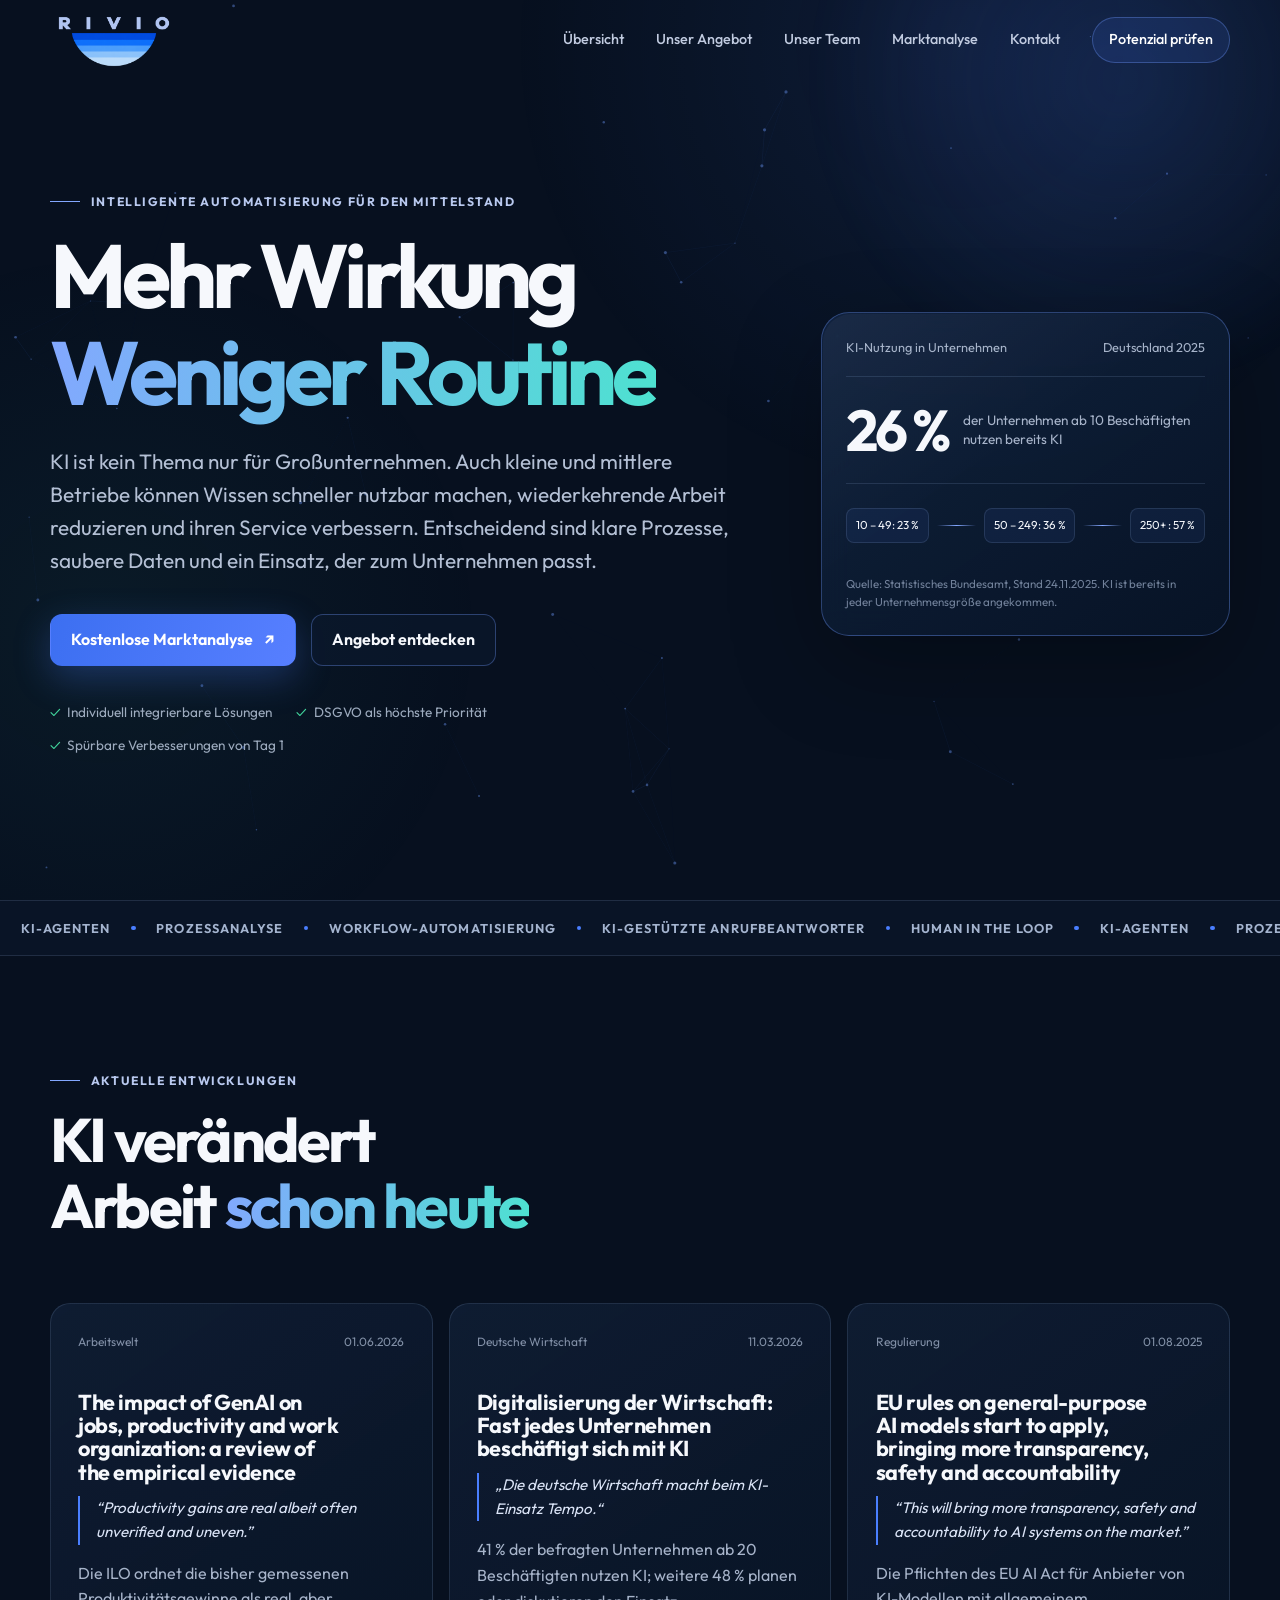
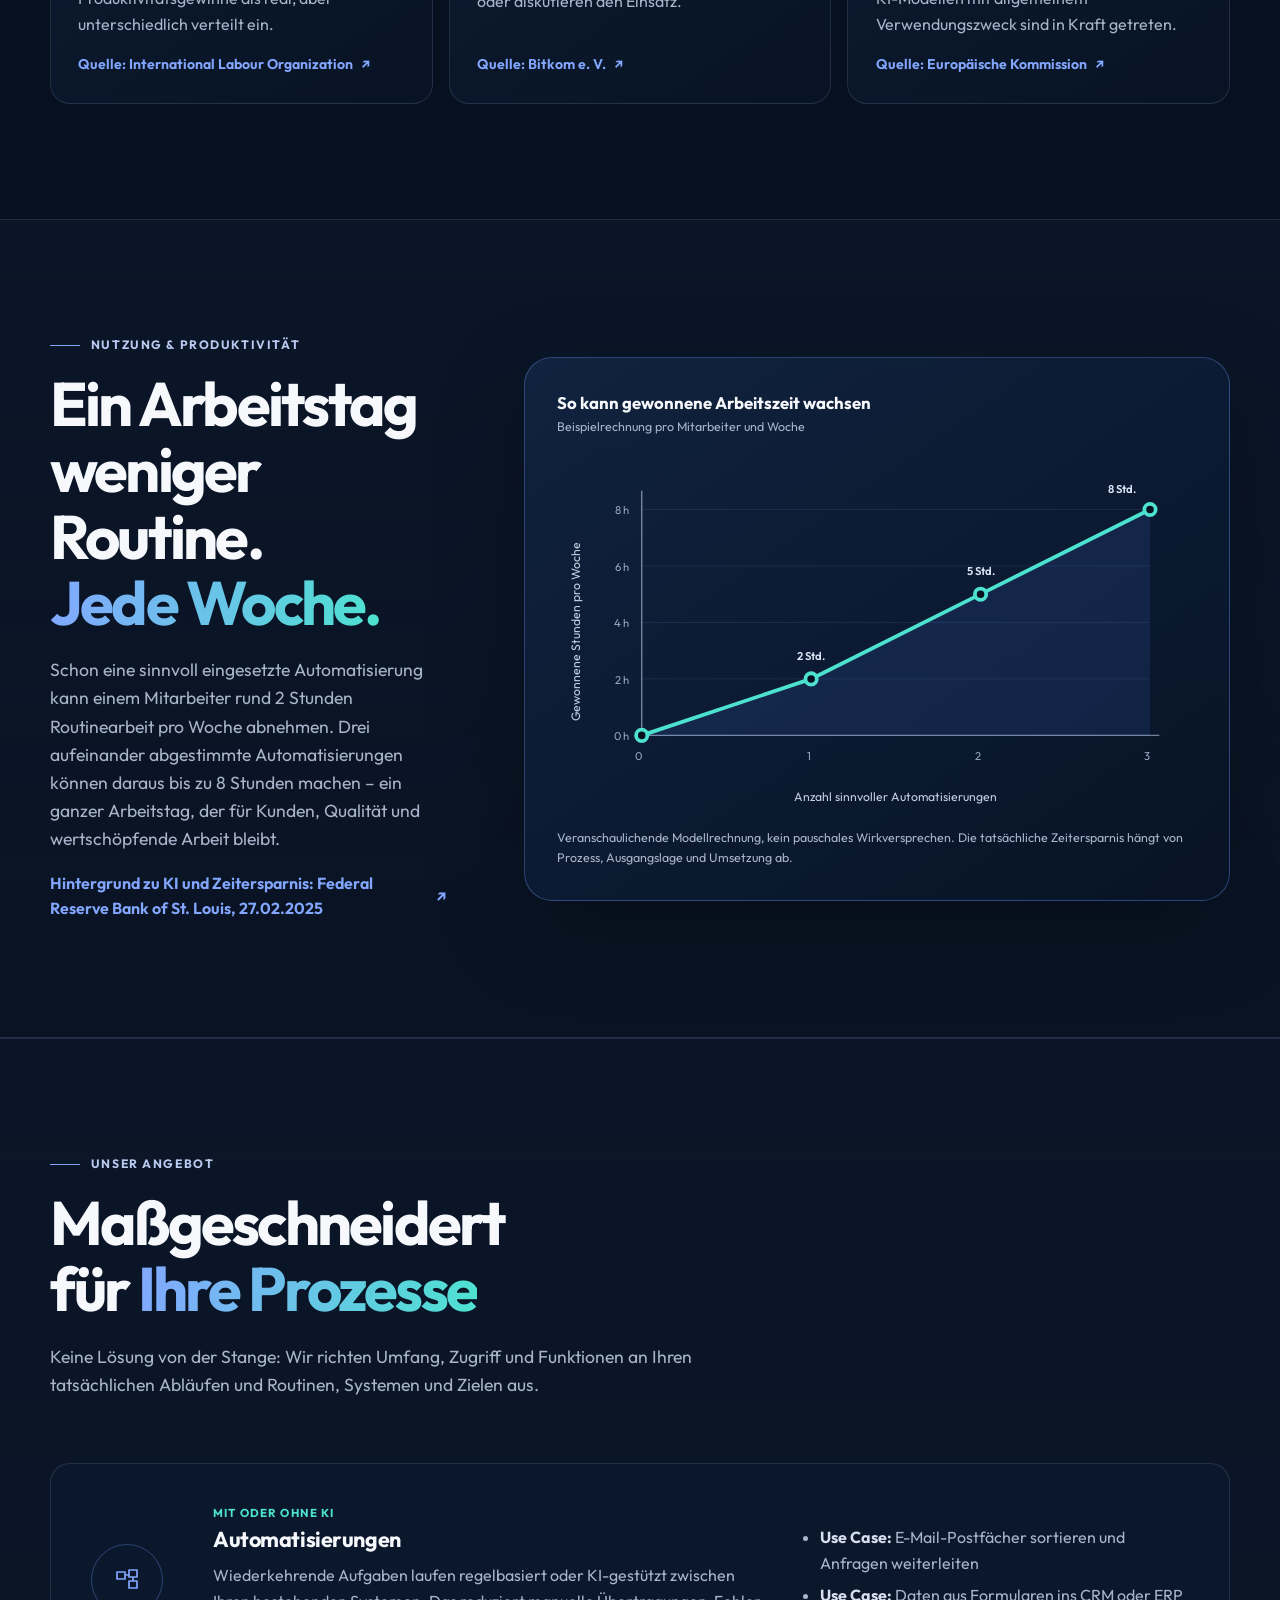
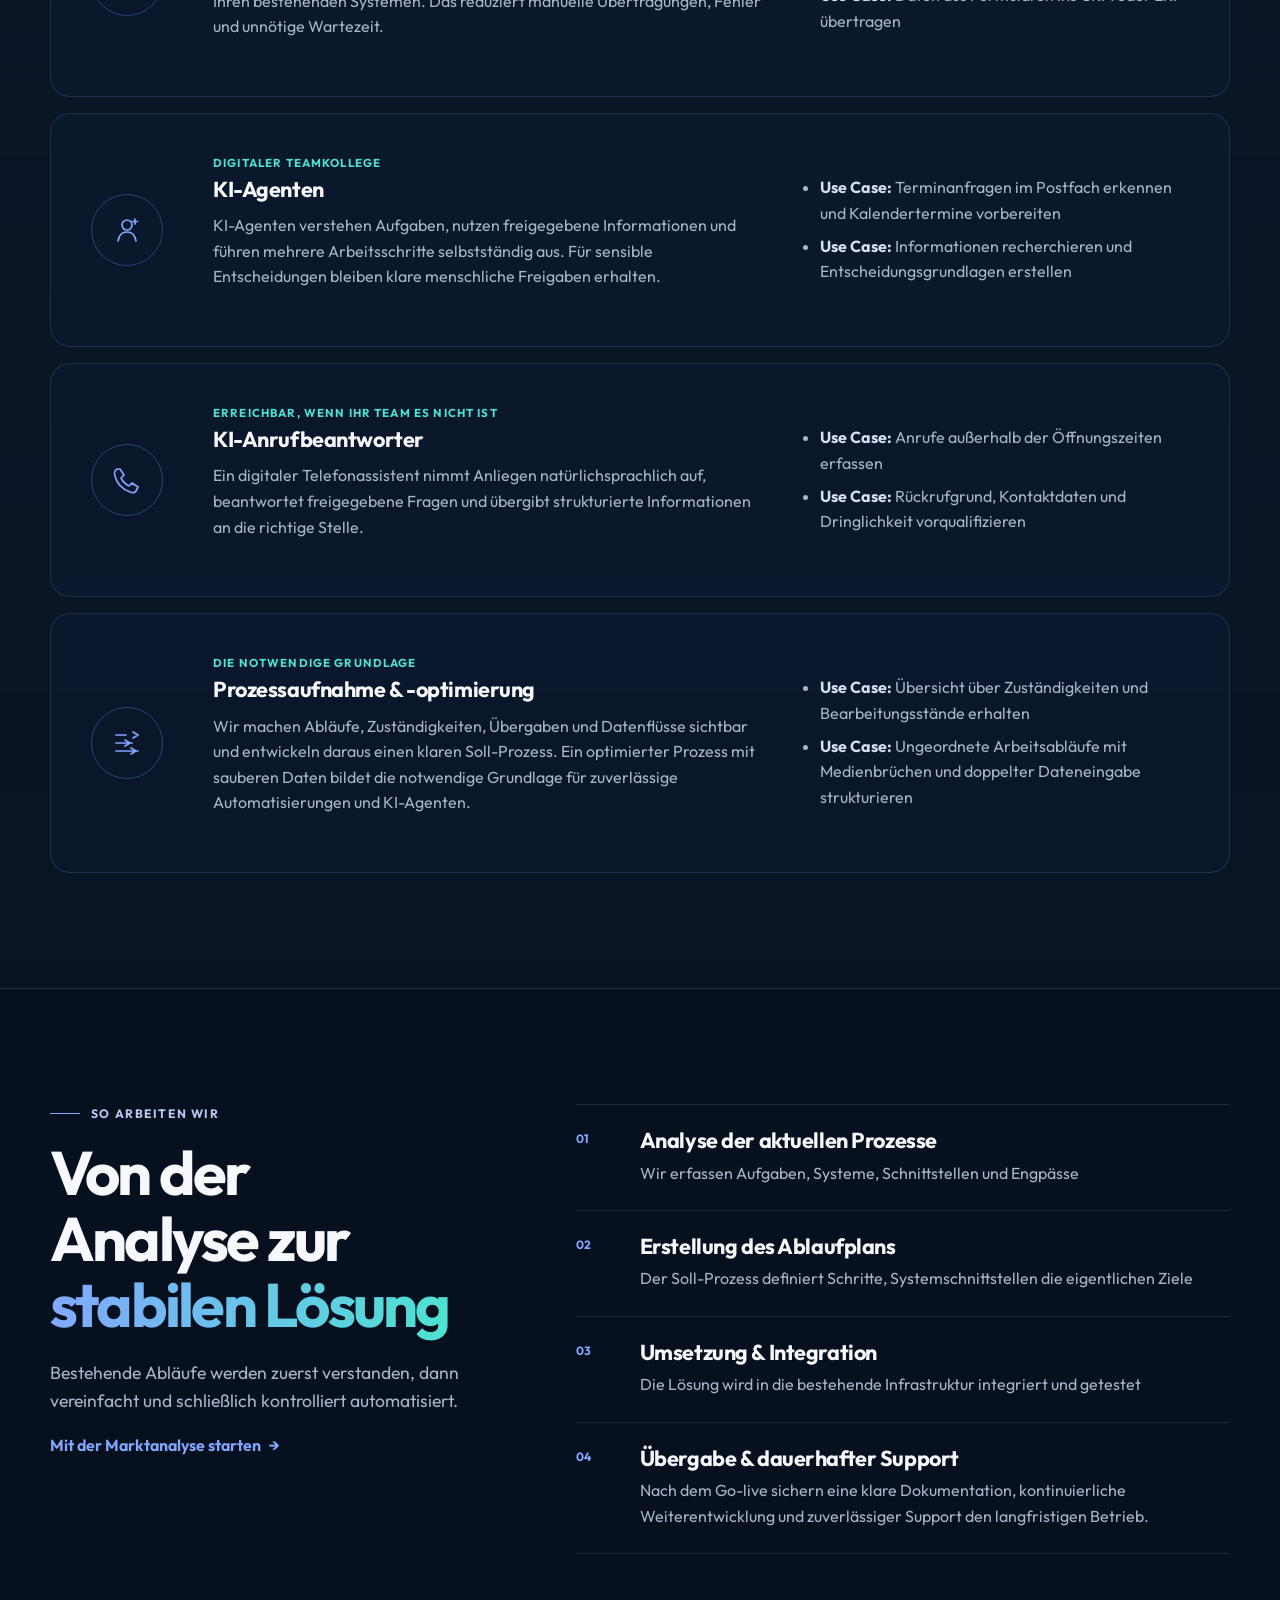
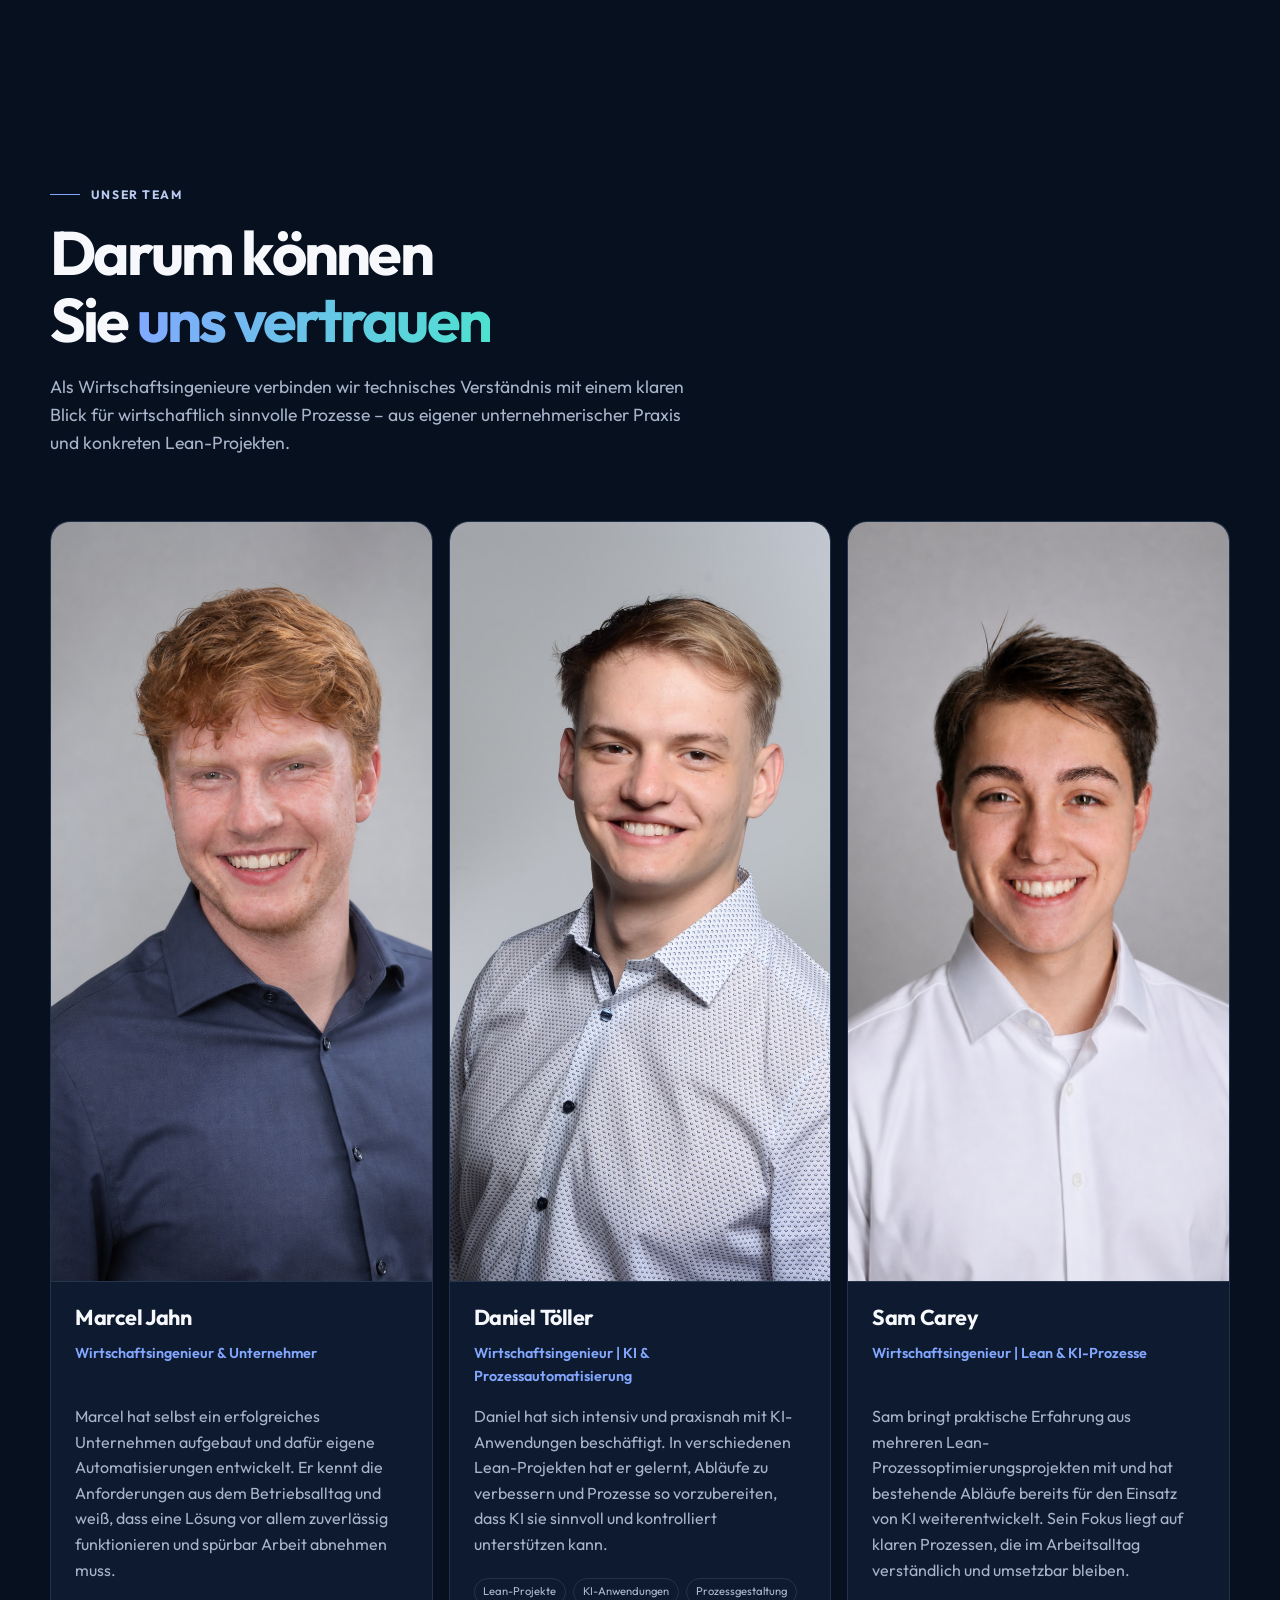
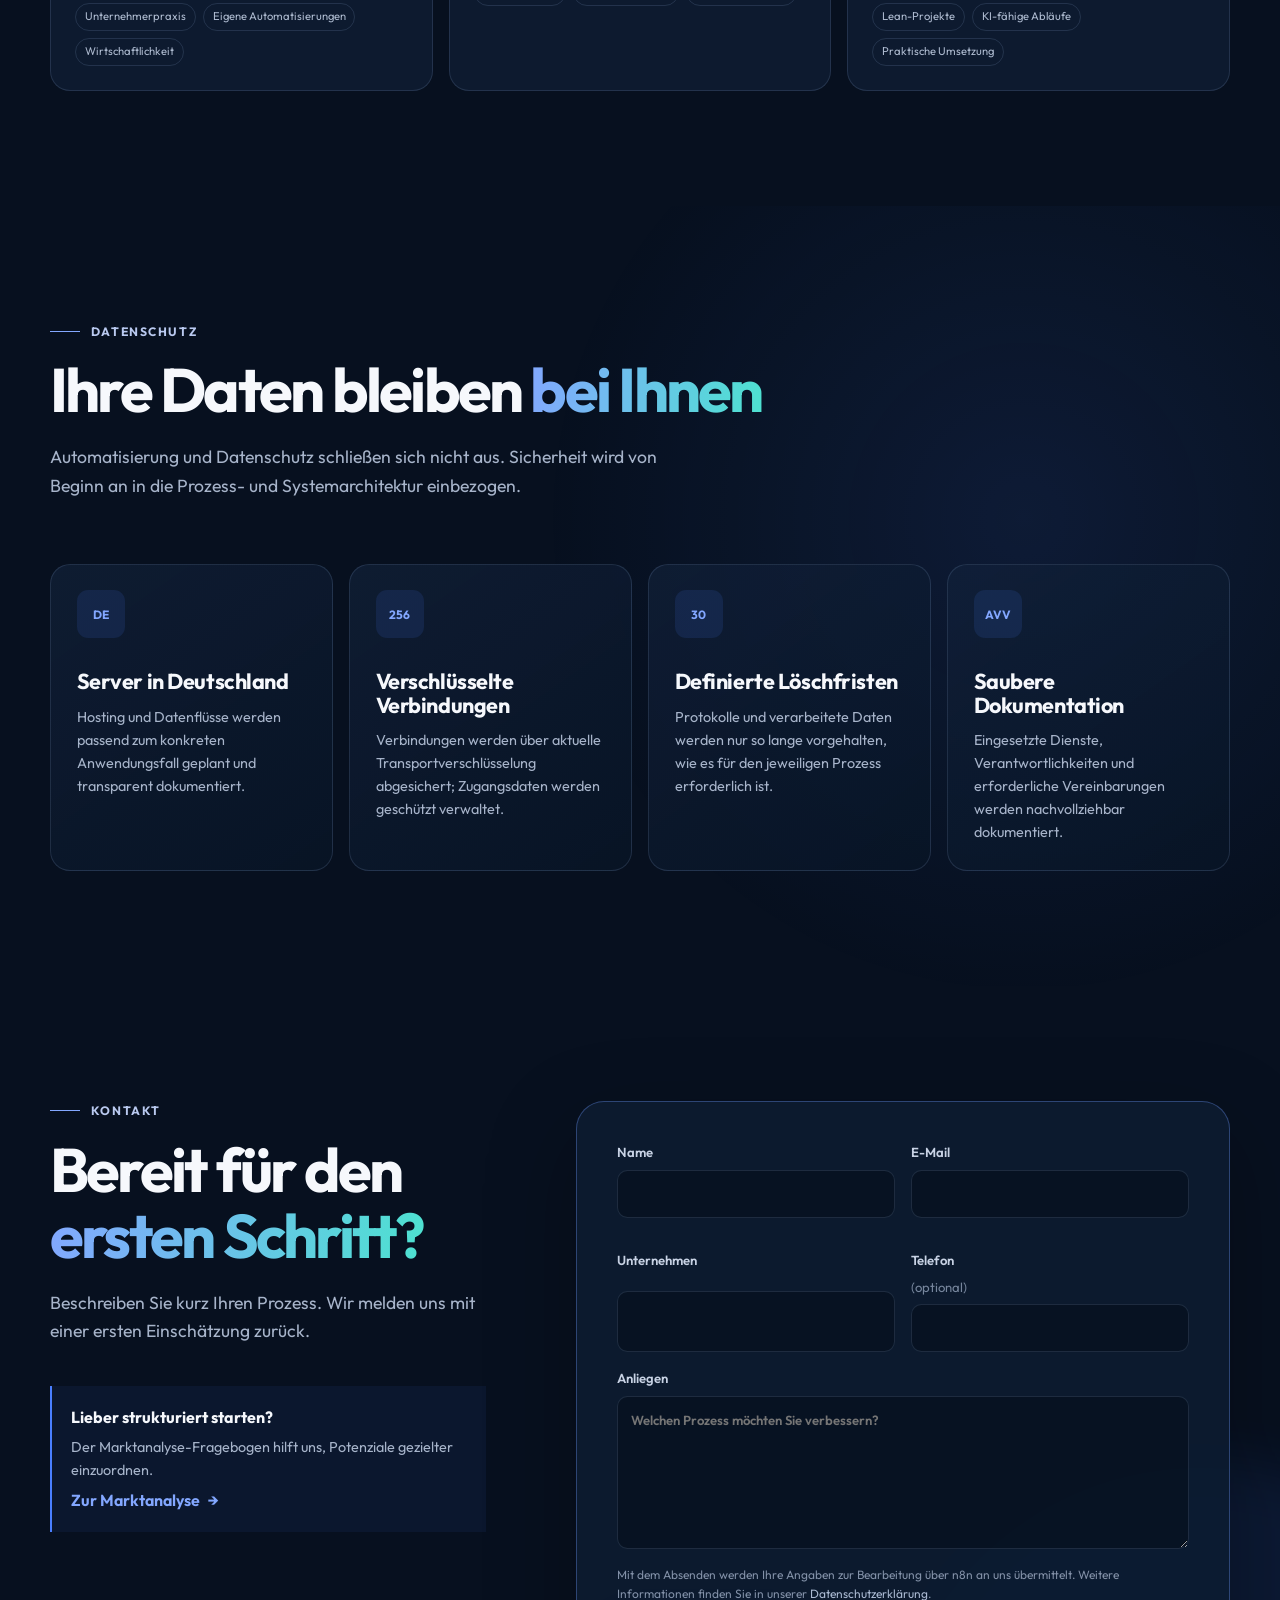
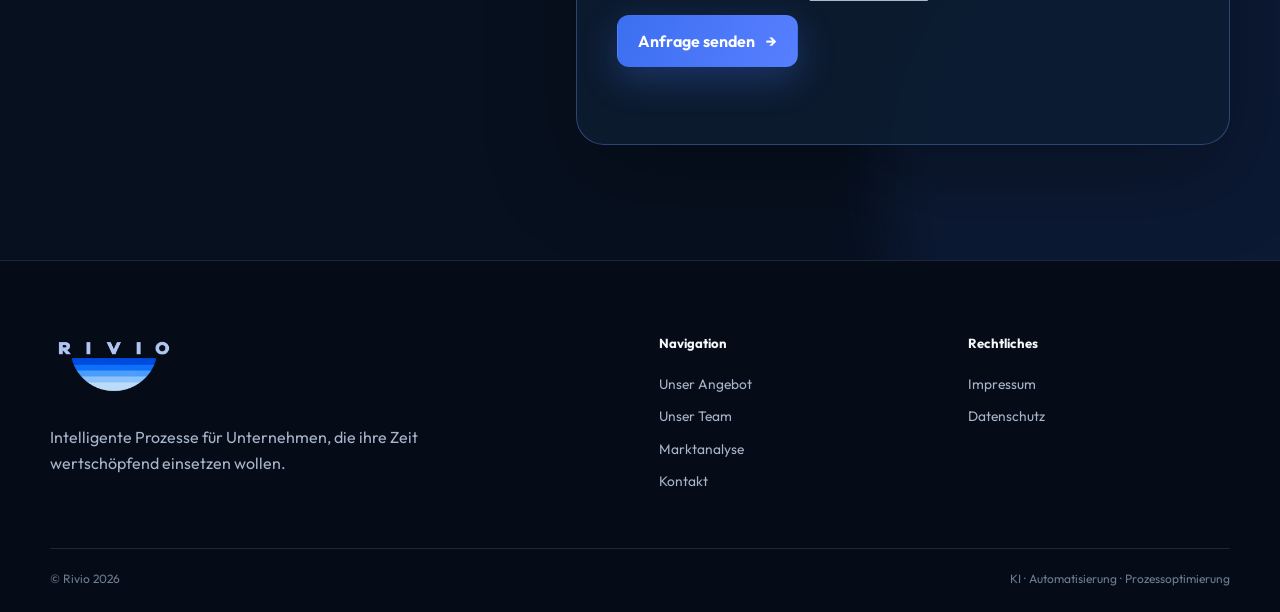
==== commit 36f316f2: "Browser-Logo hinzufügen" ====
--- a/index.html
+++ b/index.html
@@ -11,6 +11,8 @@
   <meta property="og:url" content="https://rivio-solutions.de/" />
   <meta property="og:type" content="website" />
   <title>Rivio – KI-Agenten, Automatisierung und Prozessoptimierung</title>
+  <link rel="icon" type="image/png" href="RIVIO_Logo.png?v=20260822-1" />
+  <link rel="apple-touch-icon" href="RIVIO_Logo.png?v=20260822-1" />
   <link rel="preconnect" href="https://fonts.googleapis.com" />
   <link rel="preconnect" href="https://fonts.gstatic.com" crossorigin />
   <link href="https://fonts.googleapis.com/css2?family=Outfit:wght@300;400;500;600;700;800&display=swap" rel="stylesheet" />
